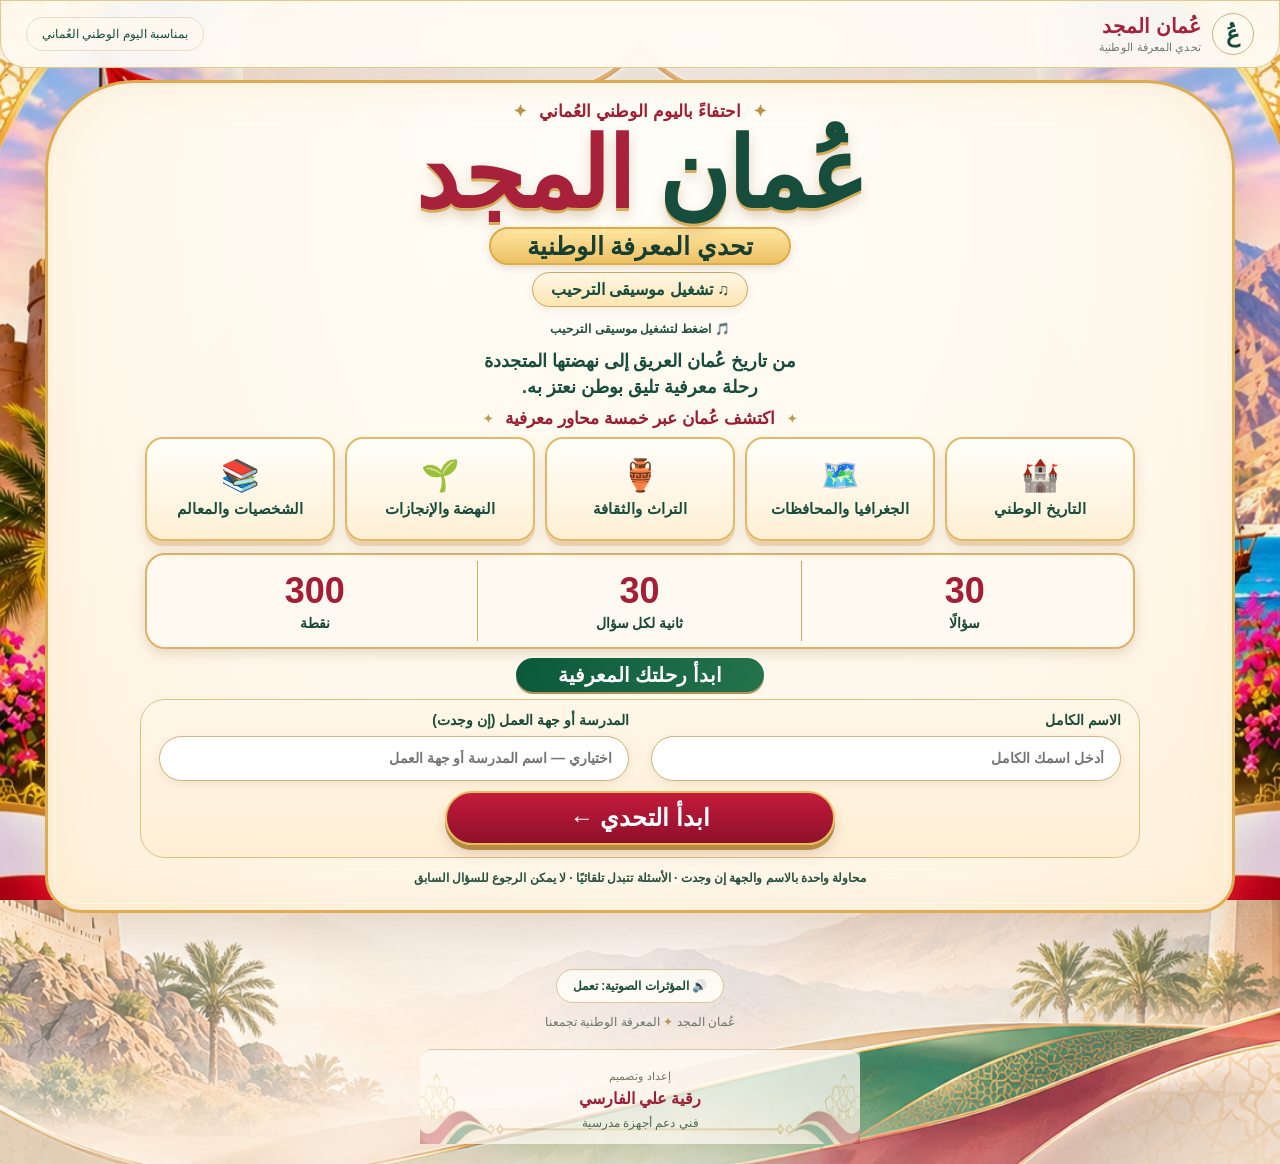
==== static/index.html @ f08cb7aa "تنفيذ التصميم المعتمد لواجهة عمان المجد" ====
<!doctype html><html lang="ar" dir="rtl"><head><meta charset="utf-8"><meta name="viewport" content="width=device-width,initial-scale=1"><meta name="theme-color" content="#f8f5ee"><title>عُمان المجد | تحدي المعرفة الوطنية</title><link rel="stylesheet" href="/static/style.css?v=3"><link rel="stylesheet" href="/static/oman-theme.css?v=4"></head><body>
<header class="top"><div class="brand"><div class="brand-mark">عُ</div><span>عُمان المجد<small>تحدي المعرفة الوطنية</small></span></div><span id="state" class="status">بمناسبة اليوم الوطني العُماني</span></header>
<main class="container"><section id="welcome" class="panel hero"><div class="hero-crown" aria-hidden="true">✦ &nbsp; ❖ &nbsp; ✦</div><div class="eyebrow"><span class="mini-star">✦</span> احتفاءً باليوم الوطني العُماني <span class="mini-star">✦</span></div><h1>عُمان <em>المجد</em></h1><p class="lead">من تاريخ عُمان العريق إلى نهضتها المتجددة<br>رحلة معرفية تليق بوطن نعتز به.</p><div class="stats"><div><b>30</b><span>سؤالًا</span></div><div><b>30</b><span>ثانية لكل سؤال</span></div><div><b>300</b><span>نقطة</span></div></div><div class="form-heading"><span>ابدأ رحلتك</span><span class="fine-line"></span></div><form id="startForm" class="form"><label>الاسم الكامل<input name="name" minlength="2" maxlength="100" required placeholder="أدخل اسمك الكامل" autocomplete="name"></label><label>المدرسة أو جهة العمل (إن وجدت)<input name="org" maxlength="120" placeholder="اختياري — اسم المدرسة أو جهة العمل" autocomplete="organization"></label><button class="primary" type="submit">ابدأ التحدي <span>←</span></button></form><p class="hint">محاولة واحدة بالاسم والجهة إن وجدت · الأسئلة تتبدل تلقائيًا · لا يمكن الرجوع للسؤال السابق</p></section>
<section id="quiz" class="panel quiz-panel hidden"><div class="quiz-head"><span id="counter"></span><span id="axis" class="pill"></span></div><div class="progress"><div id="bar"></div></div><div class="timer-wrap"><span>الوقت المتبقي</span><strong id="timer">30</strong><span>ثانية</span></div><h2 id="question"></h2><div id="options" class="options"></div><button id="next" class="primary" disabled>تأكيد الإجابة والمتابعة ←</button><p class="hint">لا تظهر الإجابة الصحيحة أثناء المنافسة.</p></section>
<section id="done" class="panel hidden center"><div class="trophy">🏆</div><p class="result-kicker">رحلة معرفية نفخر بها</p><h2>أحسنت المشاركة!</h2><p>شكرًا لمساهمتك في تحدي المعرفة الوطنية</p><div class="score"><strong id="score"></strong><span>من 300 نقطة</span></div><p id="correct"></p><div class="actions"><button id="certificate" class="primary">عرض شهادة المشاركة</button><button id="rank" class="secondary">ترتيب الفائزين</button></div><div id="rankings" class="hidden"></div></section>
<section id="cert" class="panel certificate hidden"><div class="cert-art" aria-hidden="true">❖</div><div class="cert-top">✦ عُمان المجد ✦</div><div class="cert-divider">◆ ───────── ◆ ───────── ◆</div><p>بمناسبة اليوم الوطني العُماني</p><h2>شهادة مشاركة وتقدير</h2><p class="cert-caption">تُمنح هذه الشهادة بكل فخر واعتزاز إلى</p><h1 id="certName"></h1><p id="certOrg"></p><p>تقديرًا للمشاركة في مسابقة المعرفة الوطنية بمناسبة اليوم الوطني العُماني</p><h3>«عُمان المجد — تحدي المعرفة الوطنية»</h3><p id="certScore" class="cert-points"></p><p class="cert-closing">مع خالص التقدير والاعتزاز، ودوام العطاء لوطننا الغالي.</p><div class="cert-divider">◆ ───────── ◆ ───────── ◆</div><div class="creator-credit" aria-label="إعداد وتصميم رقية علي الفارسي، فني دعم أجهزة مدرسية"><span class="credit-label">إعداد وتصميم</span><strong>رقية علي الفارسي</strong><span class="credit-role">فني دعم أجهزة مدرسية</span></div><button class="primary no-print" id="printCertificate" type="button">طباعة الشهادة / حفظ PDF</button><button class="secondary no-print" id="back">العودة للنتيجة</button></section><p id="message" class="message" role="alert"></p></main><footer><button id="soundToggle" type="button" class="sound-toggle no-print" aria-pressed="true" title="تشغيل أو إيقاف المؤثرات الصوتية">🔊 المؤثرات الصوتية: تعمل</button><div class="footer-motto">عُمان المجد <span>✦</span> المعرفة الوطنية تجمعنا</div><div class="creator-credit" aria-label="إعداد وتصميم رقية علي الفارسي، فني دعم أجهزة مدرسية"><span class="credit-label">إعداد وتصميم</span><strong>رقية علي الفارسي</strong><span class="credit-role">فني دعم أجهزة مدرسية</span></div></footer><script src="/static/sounds.js?v=3"></script>
<script src="/static/app.js?v=print4"></script>
<script src="/static/welcome-music.js?v=2"></script>
<script src="/static/oman-theme.js?v=4"></script>
</body></html>
---- static/style.css ----
:root{--red:#a7213a;--red-dark:#84182c;--green:#174d3d;--gold:#bc9551;--ink:#183e32;--muted:#6f7770;--line:#e7e2d8;--paper:#fffdf9}*{box-sizing:border-box}html{font-family:'Segoe UI',Tahoma,Arial,sans-serif}body{margin:0;color:var(--ink);min-height:100vh;background:#f8f5ee url('/static/oman-heritage.png') center top/cover fixed no-repeat}body:before{content:'';position:fixed;inset:0;background:linear-gradient(90deg,rgba(255,253,248,.16),rgba(255,253,248,.08));pointer-events:none}.top{position:relative;max-width:1100px;margin:auto;padding:24px 24px;display:flex;justify-content:space-between;align-items:center;gap:20px}.brand{display:flex;align-items:center;gap:11px;font-weight:900;color:var(--red);font-size:20px}.brand-mark{display:grid;place-items:center;border:1px solid #cbb17e;border-radius:50%;width:42px;height:42px;color:var(--green);font-size:23px;background:#fff9ef}.brand small{display:block;font-size:11px;letter-spacing:.2px;font-weight:500;color:var(--muted);margin-top:3px}.status{background:#fff9eeaa;border:1px solid #e8dcc7;padding:9px 15px;border-radius:99px;font-size:12px;color:var(--green)}.container{position:relative;width:min(100% - 28px,690px);margin:26px auto 64px}.panel{background:rgba(255,254,250,.96);border:1px solid rgba(200,184,154,.55);box-shadow:0 18px 70px rgba(62,57,41,.10);border-radius:26px;padding:40px 45px}.hero{text-align:center;padding-top:49px}.eyebrow{font-size:13px;color:var(--red);font-weight:700;letter-spacing:.2px}.mini-star{color:var(--gold);margin:0 8px}.hero h1{font-size:clamp(58px,10vw,94px);line-height:1.1;margin:20px 0 10px;color:var(--green);letter-spacing:-3px}.hero h1 em{font-style:normal;color:var(--red)}.lead{line-height:2;font-size:16px;color:#66736c;margin:18px auto 28px}.stats{display:grid;grid-template-columns:repeat(3,1fr);gap:10px;margin:28px 0 32px}.stats>div{padding:18px 8px;background:#f5f5ef;border:1px solid #e9e9df;border-radius:16px}.stats b{display:block;color:var(--red);font-size:30px}.stats span{display:block;color:var(--muted);font-size:12px;margin-top:4px}.form-heading{display:flex;align-items:center;gap:18px;text-align:right;margin-bottom:18px;font-weight:800;color:var(--green)}.fine-line{height:1px;flex:1;background:linear-gradient(90deg,transparent,#d2b87e)}.form{text-align:right;display:grid;gap:17px}label{display:grid;gap:8px;font-size:14px;font-weight:700}input{width:100%;height:54px;border:1px solid #e2e1d7;border-radius:12px;background:#fff;padding:0 16px;color:var(--ink);font:inherit;outline:none}input:focus{border-color:var(--gold);box-shadow:0 0 0 3px #bc955120}button{cursor:pointer;border:0;font:inherit;font-weight:800;transition:transform .15s,background .15s}button:active{transform:scale(.99)}button:disabled{opacity:.45;cursor:not-allowed}.primary{background:var(--red);color:white;border-radius:12px;padding:16px 20px}.primary:hover:not(:disabled){background:var(--red-dark)}.form .primary{margin-top:5px;font-size:17px}.secondary{background:#e8eee7;color:var(--green);border-radius:12px;padding:14px 18px}.hint{color:#8a8b80;font-size:11px;line-height:1.9;text-align:center;margin:20px 0 0}.hidden{display:none!important}.quiz-head{display:flex;justify-content:space-between;gap:12px;align-items:center;color:#68786c;font-size:13px}.pill{background:#eaf2e8;color:#276047;padding:9px 14px;border-radius:99px}.progress{height:8px;background:#e9eee7;border-radius:99px;overflow:hidden;margin:20px 0 30px}.progress>div{background:linear-gradient(90deg,#a7213a,#b99b5c);height:100%;transition:width .25s}.timer-wrap{display:flex;align-items:center;justify-content:center;gap:12px;color:#6b7770;font-size:13px}.timer-wrap strong{display:grid;place-items:center;width:65px;height:65px;border:4px solid #e2ece3;border-radius:50%;color:var(--green);font-size:29px}.timer-wrap strong.urgent{color:var(--red);border-color:#efd2d8}.quiz-panel h2{font-size:clamp(22px,4vw,30px);line-height:1.65;margin:30px 0}.options{display:grid;gap:12px;margin:22px 0}.option{text-align:right;background:#f8f9f5;color:var(--ink);border:1px solid #e0e8dc;padding:17px 20px;border-radius:12px;font-weight:500;line-height:1.6}.option:hover{border-color:var(--gold)}.option.selected{background:#eaf3ec;border-color:var(--green);box-shadow:inset 4px 0 var(--green)}.quiz-panel .primary{width:100%}.center{text-align:center}.trophy{font-size:55px}.score{display:grid;place-items:center;background:#eaf2e8;border-radius:18px;max-width:270px;margin:24px auto;padding:24px}.score strong{font-size:54px;color:var(--red)}.score span{color:var(--muted)}.actions{display:flex;gap:12px;flex-wrap:wrap;justify-content:center}.certificate{text-align:center;border:6px double var(--gold);background:#fffefb}.cert-top{font-size:27px;color:var(--green);font-weight:800}.certificate h2{font-size:38px;color:var(--red)}.certificate h1{color:var(--green)}.certificate h3{color:var(--red)}.certificate p{line-height:2}.certificate button{margin:6px}.message{color:#b52636;text-align:center;font-weight:700}footer{position:relative;text-align:center;font-size:12px;color:#68756b;padding:20px}footer span{color:var(--gold)}table{width:100%;border-collapse:collapse;margin-top:22px;font-size:13px}th,td{padding:11px;border-bottom:1px solid #eee9df;text-align:right}hr{border:0;border-top:1px solid var(--line);margin:24px 0}a{color:var(--red)}.admin-panel h1{margin-top:0}.admin-panel h2{color:var(--green)}.admin-panel .actions{justify-content:flex-start}.admin-panel .actions button{font-size:13px}.admin-panel .notice{font-size:13px;color:var(--muted);line-height:1.8}.test-toggle{padding:7px 10px;font-size:11px;background:#f0e7dc;border-radius:8px;color:#634827}.test-toggle.active{background:#e7f1e7;color:#276047}@media(max-width:650px){.top{padding:15px 18px}.status{font-size:10px}.brand{font-size:16px}.container{margin:12px auto 36px}.panel{padding:26px 22px;border-radius:20px}.hero{padding-top:38px}.hero h1{letter-spacing:-1px}.stats b{font-size:25px}.lead{font-size:14px}.certificate h2{font-size:29px}body{background-position:center top;background-size:auto 100vh;background-attachment:fixed}}@media print{body{background:white!important}.top,footer,.no-print,#message{display:none!important}.container{margin:0 auto;width:100%}.panel{box-shadow:none!important}.certificate{display:block!important;min-height:90vh;padding:80px 40px}.hidden:not(.certificate){display:none!important}}

/* اعتماد إعداد وتصميم المسابقة */
.creator-credit{position:relative;isolation:isolate;display:flex;flex-direction:column;align-items:center;justify-content:center;gap:3px;max-width:440px;margin:20px auto 0;padding:18px 25px 12px;text-align:center;color:var(--green);background:rgba(255,253,248,.65);border-top:1px solid rgba(188,149,81,.48);border-radius:12px;font-size:13px;line-height:1.5}
.creator-credit:before{content:'';position:absolute;z-index:-1;inset:0;background:url('/static/credit-ornament.webp') center 48%/100% 100% no-repeat;opacity:.34;pointer-events:none}
.creator-credit .credit-label{font-size:11px;letter-spacing:.15px;color:#7b7160}
.creator-credit strong{font-size:16px;font-weight:800;color:#9b2039}
.creator-credit .credit-role{font-size:12px;color:#53695b}
.certificate .creator-credit{margin-top:28px;margin-bottom:20px;background:transparent}
@media(max-width:650px){.creator-credit{padding:15px 10px 10px;max-width:100%}.creator-credit strong{font-size:15px}}
@media print{.certificate .creator-credit{display:flex!important;break-inside:avoid}.creator-credit:before{-webkit-print-color-adjust:exact;print-color-adjust:exact}}

/* Oman Majd complete edition: calm national styling */
body{background-color:#f8f4ed;background-image:linear-gradient(180deg,rgba(255,253,248,.35),rgba(255,253,248,.72)),url('/static/oman-heritage.png');background-position:center top;background-size:cover;background-repeat:no-repeat}
.top{background:rgba(255,253,249,.48);border-radius:0 0 22px 22px;backdrop-filter:blur(6px)}
.hero{border-top:5px solid var(--red);box-shadow:0 24px 85px rgba(66,48,36,.15)}
.hero-crown{color:var(--gold);font-size:22px;letter-spacing:9px;margin-bottom:15px}
.form-heading{justify-content:center}.form-heading .fine-line{max-width:130px}
.sound-toggle{margin:4px auto 12px;padding:9px 16px;border-radius:40px;background:#fffdf6e8;border:1px solid #dcc69a;color:var(--green);font-size:12px}
.result-kicker{color:var(--gold);font-weight:700}
.certificate{position:relative;overflow:hidden;border:8px double #c6a35d;outline:1px solid #e5d5b0;outline-offset:7px;box-shadow:0 15px 55px #46391b1b;background:linear-gradient(150deg,#fffefa 0%,#fffdf8 65%,#f8f0de 100%)}
.certificate:before,.certificate:after{content:'❖';position:absolute;color:#cba961;opacity:.48;font-size:50px}.certificate:before{top:14px;right:18px}.certificate:after{bottom:14px;left:18px}
.cert-art{font-size:42px;color:var(--gold)}.cert-divider{color:#c19c54;font-size:14px;letter-spacing:3px;margin:12px 0}.certificate h2{font-size:clamp(30px,5vw,46px);margin:18px 0;color:var(--red)}.certificate h1{font-size:clamp(29px,5vw,45px);border-bottom:1px solid #d6bb80;display:inline-block;min-width:50%;padding:8px 15px 13px}.cert-caption{font-weight:600}.cert-points{display:inline-block;border:1px solid #dfc992;padding:8px 26px;border-radius:30px;background:#fff8e7}.cert-closing{color:#6c6d60;font-size:13px}
@media(max-width:650px){body{background-size:auto 100vh}.certificate{padding:24px 15px}.cert-divider{font-size:10px;letter-spacing:1px}}
@media print{@page{size:A4 portrait;margin:12mm}body{background:white!important;-webkit-print-color-adjust:exact;print-color-adjust:exact}.certificate{width:100%;min-height:245mm;padding:32mm 14mm 15mm!important;box-shadow:none!important;border:7px double #b99b5c!important}.certificate .creator-credit{display:flex!important}.certificate button{display:none!important}.cert-art,.cert-divider{display:block!important}}

/* Certificate-only A4 print layout: no registration page, no extra blank page. */
@media print {
  @page { size: A4 portrait; margin: 0; }
  html, body { width: 210mm !important; height: 297mm !important; min-height: 0 !important; margin: 0 !important; padding: 0 !important; overflow: visible !important; background: #fff !important; }
  body::before, body::after, .top, footer, .no-print, #message, #welcome, #quiz, #done { display: none !important; }
  main.container { display: block !important; position: static !important; width: 210mm !important; max-width: none !important; margin: 0 !important; padding: 0 !important; }
  #cert.certificate {
    display: flex !important; flex-direction: column !important; align-items: center !important; justify-content: space-evenly !important;
    position: relative !important; width: 194mm !important; height: 281mm !important; min-height: 0 !important; max-height: 281mm !important;
    margin: 8mm auto !important; padding: 13mm 13mm !important; overflow: hidden !important;
    box-sizing: border-box !important; border: 5px double #b99b5c !important; outline: none !important; border-radius: 8px !important; box-shadow: none !important;
    background: #fffdf8 !important; break-inside: avoid !important; page-break-inside: avoid !important;
    -webkit-print-color-adjust: exact !important; print-color-adjust: exact !important;
  }
  #cert.certificate > * { flex-shrink: 0 !important; max-width: 100% !important; }
  #cert.certificate p { margin: 2mm 0 !important; line-height: 1.45 !important; font-size: 12pt !important; }
  #cert.certificate .cert-top { font-size: 20pt !important; }
  #cert.certificate .cert-art { font-size: 22pt !important; }
  #cert.certificate .cert-divider { margin: 1mm 0 !important; font-size: 10pt !important; }
  #cert.certificate h2 { margin: 3mm 0 !important; font-size: 27pt !important; }
  #cert.certificate h1 { margin: 3mm 0 !important; padding: 2mm 5mm !important; font-size: 27pt !important; min-height: 12mm !important; }
  #cert.certificate h3 { margin: 2mm 0 !important; font-size: 15pt !important; }
  #cert.certificate .cert-points { margin: 2mm 0 !important; padding: 2mm 7mm !important; }
  #cert.certificate .creator-credit { display: flex !important; margin: 3mm auto 0 !important; padding: 3mm 6mm !important; min-height: 20mm !important; }
  #cert.certificate .creator-credit::before { -webkit-print-color-adjust: exact !important; print-color-adjust: exact !important; }
}
---- static/oman-theme.css ----
/* Premium Oman Majd landing page — isolated from certificate, admin and game logic. */
:root{--om-cream:#fffaf1;--om-green:#174d3d;--om-red:#981f35;--om-gold:#c6a266}
body{background-color:#f8f2e8}
.top{max-width:1260px;background:rgba(255,251,244,.90);border:1px solid #e9d8ba;border-radius:0 0 24px 24px;box-shadow:0 8px 24px #5d42200c}
.container{width:min(100% - 28px,1180px)}
#welcome,#quiz,#done{position:relative;isolation:isolate;overflow:hidden;background:linear-gradient(165deg,rgba(255,253,248,.97),rgba(255,246,232,.97));border:1px solid #d7b77c;box-shadow:0 24px 75px #4b3b2926;border-radius:28px}
#welcome:before,#quiz:before,#done:before{content:'';position:absolute;top:0;left:0;right:0;height:6px;background:linear-gradient(90deg,#8e1d32,#d5ad65,#16523c);z-index:3}
#welcome{padding:24px clamp(18px,4vw,58px) 30px;text-align:center}
/* Side scenery remains decorative and never covers form controls. */
#welcome:after{content:'';position:absolute;inset:0;z-index:-1;pointer-events:none;opacity:.16;background:radial-gradient(circle at 3% 30%,#d6a354 0,transparent 28%),radial-gradient(circle at 97% 50%,#9cbdad 0,transparent 27%)}
#welcome .hero-crown{margin:0 0 5px;color:#c69e56;font-size:20px}
#welcome .eyebrow{font-size:13px;letter-spacing:.2px}
#welcome h1{font-size:clamp(56px,7vw,102px);line-height:1.04;margin:10px 0 4px;text-shadow:0 3px 0 #e9d6b1}
#welcome .lead{color:#345849;font-size:clamp(13px,1.5vw,17px);font-weight:650;line-height:1.65;margin:12px auto 16px}
/* Framed headline and Oman heritage panoramic motif via existing local asset. */
#welcome .eyebrow:before{content:'';display:block;width:min(100%,620px);height:66px;margin:0 auto 7px;border-radius:80% 80% 8px 8px;background:linear-gradient(180deg,transparent,rgba(255,250,240,.55)),url('/static/oman-heritage.png') center 43%/cover no-repeat;mask-image:linear-gradient(90deg,transparent,#000 14%,#000 86%,transparent);opacity:.68}
#welcome .om-hero-art{display:none!important}
#welcome #welcomeMusicToggle{display:inline-flex;justify-content:center;align-items:center;margin:6px auto 0;border:1px solid #d7bf90;border-radius:999px;padding:9px 20px;background:#edf3e9;color:#174d3d;box-shadow:0 3px 10px #24452c12}
#welcome .om-axis-title{display:flex;align-items:center;justify-content:center;gap:12px;margin:12px auto 9px;color:#8f2035;font-size:16px;font-weight:850}
#welcome .om-axis-title:before,#welcome .om-axis-title:after{content:'✦';color:#c49b52;font-size:12px}
.om-axes{display:grid;grid-template-columns:repeat(5,minmax(0,1fr));gap:10px;margin:0 auto 14px;max-width:970px}
.om-axis{display:flex;flex-direction:column;align-items:center;justify-content:center;gap:5px;min-height:89px;padding:10px 6px;border:1px solid #d7b980;border-radius:17px;background:linear-gradient(165deg,#fffdf7,#f5e9d5);box-shadow:0 4px 13px #715c3613;color:#174d3d;font-size:clamp(11px,1.1vw,14px);font-weight:800;line-height:1.35}
.om-axis .om-icon{font-size:25px;line-height:1.15}
#welcome .stats{max-width:970px;margin:0 auto 16px;gap:12px}
#welcome .stats>div{padding:11px 8px;background:linear-gradient(180deg,#fffaf0,#f6ecda);border:1px solid #dbc398;box-shadow:0 3px 12px #6c512017}
#welcome .stats b{font-size:clamp(27px,3vw,37px)}
#welcome .stats span{font-size:13px;color:#53665b}
#welcome .form-heading{justify-content:center;margin:10px auto 12px;font-size:19px}
#welcome .form-heading .fine-line{max-width:130px}
#welcome .form{display:grid;grid-template-columns:repeat(2,minmax(0,1fr));gap:12px 18px;max-width:970px;margin:auto}
#welcome .form label{font-size:13px}
#welcome .form input{height:49px;background:#fffefb;border-color:#d8c6a9}
#welcome .form .primary{grid-column:1/-1;justify-self:center;width:min(100%,450px);margin-top:1px;padding:13px 20px;font-size:20px;border:1px solid #d6aa5f;border-radius:18px;background:linear-gradient(135deg,#8d142d,#b0253d);box-shadow:0 5px 0 #6513262c,0 10px 25px #681d2a22}
#welcome .hint{margin:11px auto 0;font-size:11px}
/* Game screen — visual enhancement only, never reveals correct answers. */
#quiz{padding:32px clamp(20px,4vw,55px) 38px}
#quiz .quiz-head{font-size:16px;font-weight:800}
#quiz .pill{border:1px solid #bca46e;background:#f9f0de;color:#194b3b}
#quiz .progress{height:13px;background:#e8dfce}
#quiz .progress>div{background:linear-gradient(90deg,#b78b42,#237451)}
#quiz .timer-wrap strong{width:90px;height:90px;border:6px solid #bb9d62;background:#fffaf0;font-size:34px;box-shadow:0 4px 12px #604e2716}
#quiz .timer-wrap strong.urgent{border-color:#a8233c;background:#fff0f0}
#quiz h2{background:#fffdf8;border:1px solid #e2cda5;border-radius:20px;padding:24px;line-height:1.85;text-align:center;color:#173f33}
#quiz .options{grid-template-columns:repeat(2,minmax(0,1fr));gap:14px}
#quiz .option{border:1px solid #d7bd91;background:#fffdf8;min-height:70px;font-size:16px}
#quiz .option.selected{background:#e5f3e8;border:2px solid #21704f}
#quiz #next{background:linear-gradient(135deg,#8d1a30,#ae2940);border:1px solid #cda96b;font-size:18px}
#done{text-align:center;padding:45px 30px}
#done .trophy{font-size:74px}
#done h2{color:#96213a;font-size:clamp(28px,5vw,40px)}
#done .score{border:1px solid #c8a56d;background:#fff6e6}
#done .actions button{border:1px solid #c8a56d}
@media(max-width:780px){#welcome{padding:25px 16px}.om-axes{grid-template-columns:repeat(3,minmax(0,1fr))}.om-axis{min-height:85px}#welcome .form{grid-template-columns:1fr}#welcome .form .primary{grid-column:1}#quiz .options{grid-template-columns:1fr}#quiz h2{padding:17px;font-size:21px}}
@media(max-width:470px){#welcome .eyebrow:before{height:38px}.om-axes{grid-template-columns:repeat(2,minmax(0,1fr))}.om-axis:last-child{grid-column:1/-1}#welcome h1{font-size:55px}#welcome .stats>div{padding:11px 3px}#welcome .stats b{font-size:26px}#welcome .stats span{font-size:10px}#welcome .om-axis-title{font-size:13px}}
/* Certificate A4 layout and admin are intentionally untouched. */
@media print{.om-axes,.om-axis-title{display:none!important}}

/* Creative V3: responsive immersive Oman heritage landing page.
   Deliberately scoped: no changes to certificate, audio, game API or admin. */
@media screen {
  body:has(#welcome:not(.hidden)) {
    background-image:
      linear-gradient(90deg,rgba(255,249,239,.08),rgba(255,249,239,.12)),
      url('/static/oman-heritage.png');
    background-size:cover;
    background-position:center top;
  }
  #welcome {
    border:2px solid #d3ab66;
    border-radius:38px;
    background:
      radial-gradient(ellipse at 50% 3%,rgba(255,255,255,.98) 0%,rgba(255,250,239,.94) 52%,rgba(253,242,220,.96) 100%);
    box-shadow:0 28px 80px rgba(68,46,24,.22),inset 0 0 0 7px rgba(255,255,255,.42);
    padding-top:20px;
  }
  #welcome::before{height:7px;border-radius:38px 38px 0 0}
  #welcome .eyebrow::before{height:40px;opacity:.85;background-position:center 47%}
  #welcome h1{font-weight:900;letter-spacing:-2px;text-shadow:0 2px 0 #ead4aa,0 8px 22px rgba(90,54,27,.12)}
  #welcome .lead{margin:9px auto 12px;max-width:670px}
  #welcome .om-axis-title{margin:10px auto 10px}
  #welcome .om-axes{gap:11px}
  #welcome .om-axis{position:relative;border:1.5px solid #d4a75c;border-radius:18px;background:linear-gradient(180deg,#fffefa,#f7ead2);box-shadow:0 5px 0 rgba(179,129,60,.10),0 9px 18px rgba(83,52,26,.08);transition:transform .18s ease,box-shadow .18s ease}
  #welcome .om-axis:hover{transform:translateY(-3px);box-shadow:0 9px 22px rgba(83,52,26,.15)}
  #welcome .om-axis .om-icon{font-size:29px}
  #welcome .stats{border:1px solid #d5b67c;border-radius:22px;padding:6px;background:rgba(255,255,255,.6);box-shadow:0 6px 16px rgba(74,49,21,.07)}
  #welcome .stats>div{border:0;background:transparent;box-shadow:none;border-radius:0;padding:8px}
  #welcome .stats>div+div{border-right:1px solid #decba8}
  #welcome .form-heading{color:#16503d;font-size:21px;margin:11px auto 10px}
  #welcome .form{padding:16px 20px 12px;border:1px solid #e4cda5;border-radius:24px;background:linear-gradient(180deg,rgba(255,253,247,.8),rgba(255,247,232,.86))}
  #welcome .form label{font-weight:800;color:#174d3d}
  #welcome .form input{border-radius:14px;border:1px solid #d8bf93;box-shadow:0 2px 5px rgba(89,62,31,.05)}
  #welcome .form .primary{border-radius:18px;box-shadow:0 5px 0 rgba(93,21,36,.2),0 10px 18px rgba(93,21,36,.13);transition:transform .15s,filter .15s}
  #welcome .form .primary:hover{filter:brightness(1.07);transform:translateY(-2px)}
  #welcome .hint{font-size:12px;color:#546a5b}
  #quiz{border:2px solid #d2ac6d;box-shadow:0 24px 65px #3f301f27}
  #quiz .quiz-head{padding:8px 12px;background:#fffaf0;border:1px solid #e3cfaa;border-radius:15px}
  #quiz .timer-wrap strong{box-shadow:0 0 0 5px #f7e9cd,0 8px 18px #3c2c161c}
  #quiz .option{border-radius:16px;box-shadow:0 3px 10px #5c45220c;transition:transform .15s,border-color .15s}
  #quiz .option:hover{transform:translateY(-2px)}
  #done{border:2px solid #d2ac6d}
}
@media screen and (min-width:1200px){
  .container:has(#welcome:not(.hidden)){width:min(100% - 60px,1190px);margin:12px auto 32px}
  #welcome{padding:14px clamp(35px,5vw,70px) 22px}
  #welcome .hero-crown{margin-bottom:0}
  #welcome .eyebrow::before{height:28px;margin-bottom:1px}
  #welcome h1{font-size:clamp(62px,5.8vw,92px);margin:5px 0 1px}
  #welcome .om-axis{min-height:77px;padding:7px}
  #welcome .stats{margin-bottom:9px}
  #welcome .form-heading{margin:7px auto}
  #welcome .form{padding:10px 18px}
  #welcome .form input{height:45px}
  #welcome .form .primary{padding:11px 18px}
}
@media screen and (max-width:780px){
  #welcome{border-radius:22px;padding:22px 14px}
  #welcome .form{padding:14px}
  #welcome .stats{gap:0}
  #welcome .om-axis{min-height:84px}
}
@media (prefers-reduced-motion:reduce){#welcome .om-axis,#welcome .form .primary,#quiz .option{transition:none}}

/* V4 — Approved visual composition. Purely visual: no game, audio, print, or API changes. */
@media screen {
 body {background:#f8edda!important;background-image:linear-gradient(90deg,rgba(250,239,219,.16),rgba(255,252,246,.2),rgba(250,239,219,.16)),url('/static/oman-heritage.png')!important;background-position:center top!important;background-size:cover!important;}
 body::before {content:''!important;position:fixed!important;inset:0 auto 0 0!important;width:max(19vw,150px)!important;pointer-events:none!important;z-index:0!important;background:linear-gradient(90deg,transparent 72%,#fff6e8 100%),url('/static/scene-left.webp') left center/cover no-repeat!important;opacity:1!important;}
 body::after {content:'';position:fixed;inset:0 0 0 auto;width:max(19vw,150px);pointer-events:none;z-index:0;background:linear-gradient(270deg,transparent 72%,#fff6e8 100%),url('/static/scene-right.webp') right center/cover no-repeat;}
 .top{position:relative;z-index:2;max-width:1280px;background:rgba(255,251,244,.93);padding:12px 25px;border:1px solid #e8c78b;border-radius:0 0 26px 26px;}
 .container{position:relative;z-index:1;width:min(100% - 26px,1090px);margin:12px auto 28px;}
 #welcome{background:radial-gradient(ellipse at 50% 14%,#fffefa 0%,#fff8ec 62%,#fff0d8 100%)!important;border:3px solid #dfad51!important;outline:1px solid #fff9e9;outline-offset:-10px;border-radius:90px 90px 36px 36px!important;box-shadow:0 12px 60px #6b451d35, inset 0 0 45px #eac99136!important;padding:18px clamp(20px,3vw,50px) 20px!important;}
 #welcome:before{height:0!important;}
 #welcome:after{background:radial-gradient(ellipse at center,#fff9e9 0%,transparent 68%)!important;opacity:.55!important;}
 #welcome .hero-crown{font-size:0!important;height:0!important;margin:0!important;}
 #welcome .eyebrow{font-size:17px!important;font-weight:900!important;color:#a11e32!important;letter-spacing:0!important;margin:0 auto 2px!important;}
 #welcome .eyebrow::before{display:none!important;}
 #welcome h1{font-size:clamp(67px,7.6vw,116px)!important;font-weight:950!important;line-height:1.05!important;margin:0 auto 2px!important;letter-spacing:-2px!important;text-shadow:0 3px 0 #d6ad5b,0 7px 13px #764e2338!important;}
 #welcome h1::after{content:'تحدي المعرفة الوطنية';display:block;width:max-content;max-width:96%;margin:1px auto 4px;padding:4px 36px;border:2px solid #dfac45;border-radius:24px;background:linear-gradient(180deg,#ffe5a0,#edc164);box-shadow:0 3px 7px #5c3c2028;color:#163f31;font-size:clamp(16px,2.1vw,25px);font-weight:900;letter-spacing:0;text-shadow:none;}
 #welcome .lead{margin:8px auto 7px!important;font-size:clamp(14px,1.4vw,18px)!important;line-height:1.45!important;color:#174d3d!important;font-weight:800!important;}
 #welcome #welcomeMusicToggle{margin:3px auto 2px!important;padding:7px 18px!important;background:linear-gradient(#fff7e6,#ffe5b1)!important;border:1px solid #d4a358!important;}
 #welcome .om-axis-title{margin:7px auto 8px!important;color:#9b1d33!important;font-size:17px!important;}
 #welcome .om-axes{max-width:990px!important;gap:10px!important;margin:0 auto 12px!important;}
 #welcome .om-axis{min-height:104px!important;padding:10px 5px!important;background:linear-gradient(180deg,#fffefa,#fff0d5)!important;border:2px solid #e5b767!important;border-radius:18px!important;box-shadow:0 5px 0 #d7a45455,0 9px 15px #78502122!important;font-size:clamp(12px,1.2vw,16px)!important;}
 #welcome .om-axis .om-icon{font-size:31px!important;}
 #welcome .stats{max-width:990px!important;margin:0 auto 9px!important;gap:0!important;border:2px solid #dfb268!important;border-radius:20px!important;overflow:hidden;background:#fffaf1!important;box-shadow:0 5px 12px #805c2830!important;}
 #welcome .stats>div{border:0!important;border-radius:0!important;box-shadow:none!important;background:transparent!important;padding:10px 5px!important;}
 #welcome .stats>div+div{border-right:1px solid #d5a861!important;}
 #welcome .stats b{font-size:36px!important;color:#a51e35!important;line-height:1.1!important;}
 #welcome .stats span{font-size:14px!important;font-weight:750!important;color:#184735!important;}
 #welcome .form-heading{font-size:20px!important;margin:4px auto 7px!important;color:#174d3d!important;}
 #welcome .form-heading span:first-child{border-radius:30px;background:linear-gradient(100deg,#0b593c,#24734c);color:white;padding:5px 42px;box-shadow:0 2px 0 #b8904d;}
 #welcome .form-heading .fine-line{display:none!important;}
 #welcome .form{max-width:1000px!important;grid-template-columns:repeat(2,minmax(0,1fr))!important;gap:9px 22px!important;padding:12px 18px!important;background:linear-gradient(180deg,#fff7e9,#ffefd5)!important;border:1px solid #e3bd7a!important;border-radius:25px!important;}
 #welcome .form label{font-size:14px!important;color:#184b38!important;}
 #welcome .form input{height:45px!important;border-radius:25px!important;background:white!important;border:1px solid #d7b176!important;box-shadow:0 3px 8px #66401b18!important;}
 #welcome .form .primary{grid-column:1/-1!important;justify-self:center!important;width:min(100%,390px)!important;padding:11px 18px!important;font-size:24px!important;border:2px solid #e6bd58!important;border-radius:30px!important;background:linear-gradient(180deg,#c41b3b,#8e102b)!important;box-shadow:0 5px 0 #b68a43,0 9px 14px #5a1c2b2a!important;}
 #welcome .hint{margin:9px auto 0!important;color:#24503e!important;font-size:12px!important;font-weight:650!important;}
 #quiz,#done{border:2px solid #dbaf67!important;border-radius:30px!important;background:linear-gradient(160deg,#fffefa,#fff4e5)!important;}
 #quiz .option{border-radius:16px!important;box-shadow:0 3px 8px #64471e14;}
}
@media screen and (max-width:780px){
 body::before,body::after{display:none!important;}
 .container{width:calc(100% - 20px)!important;}
 #welcome{border-radius:30px!important;padding:18px 13px 20px!important;}
 #welcome h1{font-size:clamp(54px,12vw,78px)!important;}
 #welcome .eyebrow{font-size:13px!important;}
 #welcome .om-axes{grid-template-columns:repeat(2,minmax(0,1fr))!important;}
 #welcome .om-axis:last-child{grid-column:1/-1!important;}
 #welcome .form{grid-template-columns:1fr!important;padding:12px!important;}
 #welcome .form .primary{grid-column:1!important;}
 #welcome .stats b{font-size:28px!important;}
 #welcome .stats span{font-size:10px!important;}
 #welcome .om-axis{min-height:84px!important;}
}
@media print{body::after{display:none!important}}
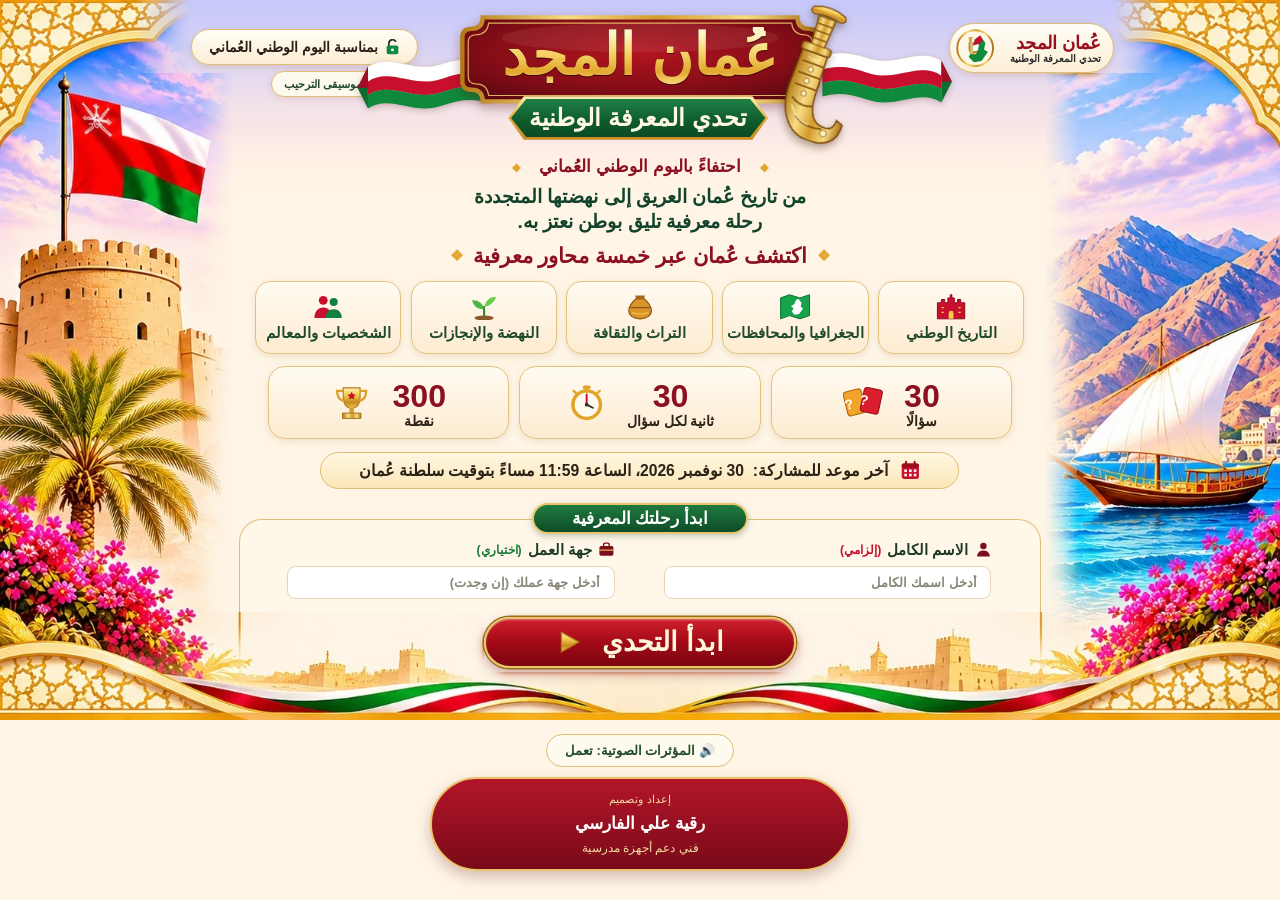
==== commit 6794b208: "تحديث الواجهة النهائية وشهادة المشاركة" ====
--- a/static/index.html
+++ b/static/index.html
@@ -1,10 +1,90 @@
-<!doctype html><html lang="ar" dir="rtl"><head><meta charset="utf-8"><meta name="viewport" content="width=device-width,initial-scale=1"><meta name="theme-color" content="#f8f5ee"><title>عُمان المجد | تحدي المعرفة الوطنية</title><link rel="stylesheet" href="/static/style.css?v=3"><link rel="stylesheet" href="/static/oman-theme.css?v=4"></head><body>
-<header class="top"><div class="brand"><div class="brand-mark">عُ</div><span>عُمان المجد<small>تحدي المعرفة الوطنية</small></span></div><span id="state" class="status">بمناسبة اليوم الوطني العُماني</span></header>
-<main class="container"><section id="welcome" class="panel hero"><div class="hero-crown" aria-hidden="true">✦ &nbsp; ❖ &nbsp; ✦</div><div class="eyebrow"><span class="mini-star">✦</span> احتفاءً باليوم الوطني العُماني <span class="mini-star">✦</span></div><h1>عُمان <em>المجد</em></h1><p class="lead">من تاريخ عُمان العريق إلى نهضتها المتجددة<br>رحلة معرفية تليق بوطن نعتز به.</p><div class="stats"><div><b>30</b><span>سؤالًا</span></div><div><b>30</b><span>ثانية لكل سؤال</span></div><div><b>300</b><span>نقطة</span></div></div><div class="form-heading"><span>ابدأ رحلتك</span><span class="fine-line"></span></div><form id="startForm" class="form"><label>الاسم الكامل<input name="name" minlength="2" maxlength="100" required placeholder="أدخل اسمك الكامل" autocomplete="name"></label><label>المدرسة أو جهة العمل (إن وجدت)<input name="org" maxlength="120" placeholder="اختياري — اسم المدرسة أو جهة العمل" autocomplete="organization"></label><button class="primary" type="submit">ابدأ التحدي <span>←</span></button></form><p class="hint">محاولة واحدة بالاسم والجهة إن وجدت · الأسئلة تتبدل تلقائيًا · لا يمكن الرجوع للسؤال السابق</p></section>
-<section id="quiz" class="panel quiz-panel hidden"><div class="quiz-head"><span id="counter"></span><span id="axis" class="pill"></span></div><div class="progress"><div id="bar"></div></div><div class="timer-wrap"><span>الوقت المتبقي</span><strong id="timer">30</strong><span>ثانية</span></div><h2 id="question"></h2><div id="options" class="options"></div><button id="next" class="primary" disabled>تأكيد الإجابة والمتابعة ←</button><p class="hint">لا تظهر الإجابة الصحيحة أثناء المنافسة.</p></section>
-<section id="done" class="panel hidden center"><div class="trophy">🏆</div><p class="result-kicker">رحلة معرفية نفخر بها</p><h2>أحسنت المشاركة!</h2><p>شكرًا لمساهمتك في تحدي المعرفة الوطنية</p><div class="score"><strong id="score"></strong><span>من 300 نقطة</span></div><p id="correct"></p><div class="actions"><button id="certificate" class="primary">عرض شهادة المشاركة</button><button id="rank" class="secondary">ترتيب الفائزين</button></div><div id="rankings" class="hidden"></div></section>
-<section id="cert" class="panel certificate hidden"><div class="cert-art" aria-hidden="true">❖</div><div class="cert-top">✦ عُمان المجد ✦</div><div class="cert-divider">◆ ───────── ◆ ───────── ◆</div><p>بمناسبة اليوم الوطني العُماني</p><h2>شهادة مشاركة وتقدير</h2><p class="cert-caption">تُمنح هذه الشهادة بكل فخر واعتزاز إلى</p><h1 id="certName"></h1><p id="certOrg"></p><p>تقديرًا للمشاركة في مسابقة المعرفة الوطنية بمناسبة اليوم الوطني العُماني</p><h3>«عُمان المجد — تحدي المعرفة الوطنية»</h3><p id="certScore" class="cert-points"></p><p class="cert-closing">مع خالص التقدير والاعتزاز، ودوام العطاء لوطننا الغالي.</p><div class="cert-divider">◆ ───────── ◆ ───────── ◆</div><div class="creator-credit" aria-label="إعداد وتصميم رقية علي الفارسي، فني دعم أجهزة مدرسية"><span class="credit-label">إعداد وتصميم</span><strong>رقية علي الفارسي</strong><span class="credit-role">فني دعم أجهزة مدرسية</span></div><button class="primary no-print" id="printCertificate" type="button">طباعة الشهادة / حفظ PDF</button><button class="secondary no-print" id="back">العودة للنتيجة</button></section><p id="message" class="message" role="alert"></p></main><footer><button id="soundToggle" type="button" class="sound-toggle no-print" aria-pressed="true" title="تشغيل أو إيقاف المؤثرات الصوتية">🔊 المؤثرات الصوتية: تعمل</button><div class="footer-motto">عُمان المجد <span>✦</span> المعرفة الوطنية تجمعنا</div><div class="creator-credit" aria-label="إعداد وتصميم رقية علي الفارسي، فني دعم أجهزة مدرسية"><span class="credit-label">إعداد وتصميم</span><strong>رقية علي الفارسي</strong><span class="credit-role">فني دعم أجهزة مدرسية</span></div></footer><script src="/static/sounds.js?v=3"></script>
+<!doctype html><html lang="ar" dir="rtl"><head><meta charset="utf-8"><meta name="viewport" content="width=device-width,initial-scale=1"><meta name="theme-color" content="#d9c8f2"><title>عُمان المجد | تحدي المعرفة الوطنية</title><link rel="stylesheet" href="/static/style.css?v=4"><link rel="stylesheet" href="/static/oman-theme.css?v=10"></head><body>
+<svg width="0" height="0" style="position:absolute" aria-hidden="true" focusable="false"><defs>
+<linearGradient id="omG" x1="0" y1="0" x2="0" y2="1"><stop offset="0" stop-color="#fff1b8"/><stop offset=".35" stop-color="#f3c94f"/><stop offset=".7" stop-color="#c88a1e"/><stop offset="1" stop-color="#f0c75a"/></linearGradient>
+<linearGradient id="omGh" x1="0" x2="1"><stop offset="0" stop-color="#b47a17"/><stop offset=".3" stop-color="#f7dc84"/><stop offset=".55" stop-color="#d49b2c"/><stop offset=".8" stop-color="#f7dc84"/><stop offset="1" stop-color="#a86f12"/></linearGradient>
+<radialGradient id="omWine" cx=".5" cy=".42" r=".7"><stop offset="0" stop-color="#b3151f"/><stop offset=".6" stop-color="#860d17"/><stop offset="1" stop-color="#5a0710"/></radialGradient>
+<g id="omKhanjar"><path d="M40 8 Q61 -1 84 8 Q89 15 80 17 Q61 12 44 17 Q35 15 40 8Z" fill="url(#omG)" stroke="#7a4c0c" stroke-width="1.6"/><path d="M50 17h24l-3 40H53Z" fill="url(#omGh)" stroke="#7a4c0c" stroke-width="1.6"/><path d="M52 27h20M52 37h19M53 47h18" stroke="#8a5a12" stroke-width="2"/><rect x="42" y="55" width="40" height="11" rx="4" fill="url(#omGh)" stroke="#7a4c0c" stroke-width="1.6"/><path d="M45 66h34l2 52q2 40 30 36q8-2 8-14l9 3q2 26-22 33q-38 8-55-26q-8-17-7-42Z" fill="url(#omGh)" stroke="#7a4c0c" stroke-width="2"/><path d="M49 80h31M49 96h32M50 112h31M53 130q14 10 30 3M66 152q16 12 38 5" stroke="#8a5a12" stroke-width="2.4" fill="none"/><g fill="#fff3c4" stroke="#8a5a12"><circle cx="64" cy="88" r="3.6"/><circle cx="64" cy="104" r="3.6"/><circle cx="66" cy="121" r="3.6"/><circle cx="108" cy="162" r="4.4"/></g><path d="M55 72q9 6 18 0M56 140q12 18 30 18" stroke="#fff3c4" stroke-width="1.4" fill="none" opacity=".8"/></g>
+<g id="omFlagRibbon"><path d="M0 34 C30 14 60 44 100 30 C125 22 145 22 160 28 L160 46 C140 40 122 42 100 50 C60 64 30 34 0 54Z" fill="#fff" stroke="#d9d0c4" stroke-width=".6"/><path d="M0 54 C30 34 60 64 100 50 C122 42 140 40 160 46 L160 64 C140 58 122 60 100 68 C60 82 30 52 0 72Z" fill="#c8102e"/><path d="M0 72 C30 52 60 82 100 68 C122 60 140 58 160 64 L160 82 C140 76 122 78 100 86 C60 100 30 70 0 90Z" fill="#0f8a3c"/><path d="M0 34 L-14 62 L0 90Z" fill="#0b6e30"/><path d="M0 34 L-14 62 L0 62Z" fill="#a50d26"/></g>
+<g id="omLaurel"><path d="M58 156 Q8 112 34 8" fill="none" stroke="url(#omG)" stroke-width="3"/><g fill="url(#omG)" stroke="#8a5d17" stroke-width=".6"><ellipse cx="44" cy="142" rx="11" ry="4.5" transform="rotate(35 44 142)"/><ellipse cx="58" cy="132" rx="11" ry="4.5" transform="rotate(-40 58 132)"/><ellipse cx="28" cy="124" rx="11" ry="4.5" transform="rotate(50 28 124)"/><ellipse cx="44" cy="112" rx="11" ry="4.5" transform="rotate(-30 44 112)"/><ellipse cx="18" cy="102" rx="11" ry="4.5" transform="rotate(60 18 102)"/><ellipse cx="36" cy="90" rx="11" ry="4.5" transform="rotate(-25 36 90)"/><ellipse cx="14" cy="78" rx="11" ry="4.5" transform="rotate(70 14 78)"/><ellipse cx="33" cy="68" rx="11" ry="4.5" transform="rotate(-20 33 68)"/><ellipse cx="14" cy="54" rx="10" ry="4.2" transform="rotate(78 14 54)"/><ellipse cx="34" cy="46" rx="10" ry="4.2" transform="rotate(-15 34 46)"/><ellipse cx="20" cy="30" rx="9" ry="4" transform="rotate(85 20 30)"/><ellipse cx="38" cy="24" rx="9" ry="4" transform="rotate(-10 38 24)"/></g></g>
+<g id="omPlate"><path d="M34 6H466Q466 22 482 22Q494 22 494 34V94Q494 106 482 106Q466 106 466 122H34Q34 106 18 106Q6 106 6 94V34Q6 22 18 22Q34 22 34 6Z" fill="url(#omWine)" stroke="url(#omGh)" stroke-width="6"/><path d="M42 14H458Q460 30 476 30Q486 31 486 40V88Q486 97 476 98Q460 98 458 114H42Q40 98 24 98Q14 97 14 88V40Q14 31 24 30Q40 30 42 14Z" fill="none" stroke="#f3cf6e" stroke-width="1.6" opacity=".85"/><ellipse cx="250" cy="34" rx="190" ry="20" fill="#fff" opacity=".07"/></g>
+<g id="omFleuron"><g fill="url(#omG)" stroke="#8a5d17" stroke-width=".8"><circle cx="20" cy="20" r="5"/><path d="M20 15 Q14 2 20 0 Q26 2 20 15Z"/><path d="M20 25 Q14 38 20 40 Q26 38 20 25Z"/><path d="M15 20 Q2 14 0 20 Q2 26 15 20Z"/><path d="M25 20 Q38 14 40 20 Q38 26 25 20Z"/><path d="M16 16 Q8 8 10 6 Q14 6 16 16Z"/><path d="M24 16 Q32 8 30 6 Q26 6 24 16Z"/><path d="M16 24 Q8 32 10 34 Q14 34 16 24Z"/><path d="M24 24 Q32 32 30 34 Q26 34 24 24Z"/></g></g>
+<g id="omScroll"><g fill="none" stroke="url(#omGh)" stroke-width="3" stroke-linecap="round"><path d="M200 40 C150 40 120 40 80 30 C60 25 40 30 36 44 C33 56 50 60 56 50 C60 42 52 38 48 42"/><path d="M200 40 C160 42 130 48 100 56 C80 62 70 72 76 80"/><path d="M120 34 C112 18 96 10 82 14 M150 38 C146 24 136 16 126 16"/></g><g fill="url(#omG)" stroke="#8a5d17" stroke-width=".6"><path d="M82 14 Q70 4 60 8 Q70 18 82 14Z"/><path d="M126 16 Q118 4 108 6 Q114 18 126 16Z"/><path d="M100 56 Q96 70 84 72 Q88 58 100 56Z"/><path d="M60 30 Q50 18 40 22 Q48 34 60 30Z"/><circle cx="200" cy="40" r="4"/></g></g>
+</defs></svg>
+
+<div class="om-stage">
+<div class="om-decor" aria-hidden="true">
+<img class="om-d om-d--tl" src="/static/decor/w-tl.jpg" alt=""><img class="om-d om-d--tr" src="/static/decor/w-tr.jpg" alt="">
+<img class="om-d om-d--left" src="/static/decor/w-left.jpg" alt=""><img class="om-d om-d--right" src="/static/decor/w-right.jpg" alt="">
+<img class="om-d om-d--bl" src="/static/decor/w-bl.jpg" alt=""><img class="om-d om-d--bm" src="/static/decor/w-bm.jpg" alt=""><img class="om-d om-d--br" src="/static/decor/w-br.jpg" alt="">
+</div>
+<header class="top om-header">
+<div class="om-brand"><span class="om-brand__text"><strong>عُمان المجد</strong><small>تحدي المعرفة الوطنية</small></span><svg class="om-brand__mark" viewBox="0 0 60 60" aria-hidden="true"><circle cx="30" cy="30" r="28" fill="#fff8e6" stroke="url(#omGh)" stroke-width="3"/><path d="M38 10 L46 22 L44 32 L50 36 L40 50 L28 52 L20 44 L24 36 L18 30 L26 26 L30 16Z" fill="#0f8a3c"/><path d="M26 26 L30 16 L38 10 L42 18 L36 24Z" fill="#c8102e"/><path d="M24 36 L18 30 L26 26 L36 24 L34 34Z" fill="#fff" stroke="#ddd" stroke-width=".5"/><g transform="translate(13 12) scale(.16)"><use href="#omKhanjar"/></g></svg></div>
+<div class="om-header__tools"><span id="state" class="status">بمناسبة اليوم الوطني العُماني</span><div id="omMusicSlot" class="om-music"></div></div>
+</header>
+<main class="container">
+<section id="welcome" class="panel hero">
+<div class="om-crest om-crest--welcome">
+<svg class="om-crest__flag om-crest__flag--l" viewBox="-16 0 176 100" aria-hidden="true"><use href="#omFlagRibbon"/></svg>
+<svg class="om-crest__flag om-crest__flag--r" viewBox="-16 0 176 100" aria-hidden="true"><use href="#omFlagRibbon"/></svg>
+<div class="om-crest__plate"><svg viewBox="0 0 500 128" preserveAspectRatio="none" aria-hidden="true"><use href="#omPlate"/></svg><h1 class="om-crest__title">عُمان المجد</h1></div>
+<p class="om-crest__ribbon"><span>تحدي المعرفة الوطنية</span></p>
+<svg class="om-crest__khanjar" viewBox="20 -4 130 180" aria-hidden="true"><use href="#omKhanjar"/></svg>
+</div>
+<p class="om-eyebrow"><i aria-hidden="true">◆</i>احتفاءً باليوم الوطني العُماني<i aria-hidden="true">◆</i></p>
+<p class="om-lead">من تاريخ عُمان العريق إلى نهضتها المتجددة<br>رحلة معرفية تليق بوطن نعتز به.</p>
+<h2 class="om-axes-title"><i aria-hidden="true">❖</i>اكتشف عُمان عبر خمسة محاور معرفية<i aria-hidden="true">❖</i></h2>
+<ul class="om-axes">
+<li><svg viewBox="0 0 40 34" aria-hidden="true"><path d="M3 32V12h5V8h4v4h4V6h3V2h2v4h3v6h4V8h4v4h5v20Z" fill="#c8102e" stroke="#8a0a1c" stroke-width="1.2"/><path d="M17 32v-7a3 3 0 0 1 6 0v7" fill="#f3c94f"/><path d="M8 18h3M29 18h3M8 24h3M29 24h3" stroke="#f3c94f" stroke-width="1.6"/></svg><span>التاريخ الوطني</span></li>
+<li><svg viewBox="0 0 40 34" aria-hidden="true"><path d="M2 6l11-4 13 4 12-4v26l-12 4-13-4-11 4Z" fill="#17a34a" stroke="#0b6e30" stroke-width="1.2"/><path d="M24 7l4 5-1 5 3 2-5 7-6 1-3-4 2-4-3-3 4-2 2-5Z" fill="#fff"/></svg><span>الجغرافيا والمحافظات</span></li>
+<li><svg viewBox="0 0 40 34" aria-hidden="true"><path d="M14 3h12l-1 4H15Z" fill="#a8681e"/><path d="M15 7h10c6 5 9 10 9 15 0 6-6 10-14 10S6 28 6 22c0-5 3-10 9-15Z" fill="#d9952c" stroke="#8a520f" stroke-width="1.4"/><path d="M8 18h24" stroke="#8a520f" stroke-width="1.6"/><path d="M10 24q10 4 20 0" stroke="#f3c94f" stroke-width="1.4" fill="none"/></svg><span>التراث والثقافة</span></li>
+<li><svg viewBox="0 0 40 34" aria-hidden="true"><path d="M20 30V16" stroke="#2f8a2f" stroke-width="2.6"/><path d="M20 20Q8 21 5 9Q17 8 20 20Z" fill="#4cb648"/><path d="M20 17Q30 16 35 5Q24 4 20 17Z" fill="#6bcb4a"/><ellipse cx="20" cy="31" rx="12" ry="3" fill="#8a5a2b"/></svg><span>النهضة والإنجازات</span></li>
+<li><svg viewBox="0 0 40 34" aria-hidden="true"><circle cx="14" cy="9" r="5.5" fill="#c8102e"/><path d="M3 31c0-8 5-13 11-13s11 5 11 13Z" fill="#c8102e"/><circle cx="27" cy="11" r="5" fill="#13803f"/><path d="M17 31c0-7 4-11 10-11s10 4 10 11Z" fill="#13803f"/></svg><span>الشخصيات والمعالم</span></li>
+</ul>
+<div class="stats om-stats">
+<div><span class="om-stat__t"><b>30</b><span>سؤالًا</span></span><svg viewBox="0 0 54 48" aria-hidden="true"><rect x="3" y="8" width="24" height="32" rx="4" transform="rotate(-14 15 24)" fill="#f2a32a" stroke="#b46a10" stroke-width="1.4"/><rect x="25" y="6" width="24" height="32" rx="4" transform="rotate(12 37 22)" fill="#d91e2e" stroke="#9a0e1c" stroke-width="1.4"/><text x="13" y="31" font-size="18" font-weight="900" fill="#fff" transform="rotate(-14 15 24)">?</text><text x="33" y="29" font-size="18" font-weight="900" fill="#fff" transform="rotate(12 37 22)">?</text></svg></div>
+<div><span class="om-stat__t"><b>30</b><span>ثانية لكل سؤال</span></span><svg viewBox="0 0 48 48" aria-hidden="true"><circle cx="24" cy="27" r="18" fill="#fffaf0" stroke="#e0a526" stroke-width="4.5"/><rect x="19" y="2" width="10" height="5" rx="2" fill="#e0a526"/><path d="M24 7v4M38 12l3-3M10 12l-3-3" stroke="#e0a526" stroke-width="3" stroke-linecap="round"/><path d="M24 27V14" stroke="#c8102e" stroke-width="2.6" stroke-linecap="round"/><path d="M24 27l8 4" stroke="#2a2a2a" stroke-width="2.4" stroke-linecap="round"/><circle cx="24" cy="27" r="2.4" fill="#2a2a2a"/></svg></div>
+<div><span class="om-stat__t"><b>300</b><span>نقطة</span></span><svg viewBox="0 0 48 48" aria-hidden="true"><path d="M13 5h22v13c0 9-5 14-11 14S13 27 13 18Z" fill="url(#omG)" stroke="#b47a17" stroke-width="1.5"/><path d="M13 9H5c0 9 4 12 9 13M35 9h8c0 9-4 12-9 13" stroke="#d9a12c" stroke-width="3" fill="none"/><path d="M21 32h6v6h-6Z" fill="#d9a12c"/><path d="M12 38h24v7H12Z" fill="url(#omGh)" stroke="#a86f12" stroke-width="1.2"/><path d="M24 10l1.7 3.5 3.8.5-2.8 2.6.7 3.8-3.4-1.8-3.4 1.8.7-3.8-2.8-2.6 3.8-.5Z" fill="#c8102e"/></svg></div>
+</div>
+<p class="om-deadline"><svg viewBox="0 0 24 24" aria-hidden="true"><rect x="2" y="4" width="20" height="18" rx="3" fill="#c8102e"/><rect x="2" y="4" width="20" height="5" rx="2" fill="#9a0e1c"/><path d="M7 2v5M17 2v5" stroke="#9a0e1c" stroke-width="2.4" stroke-linecap="round"/><g fill="#fff"><rect x="5" y="11" width="3" height="3"/><rect x="10.5" y="11" width="3" height="3"/><rect x="16" y="11" width="3" height="3"/><rect x="5" y="16" width="3" height="3"/><rect x="10.5" y="16" width="3" height="3"/><rect x="16" y="16" width="3" height="3"/></g></svg><span>آخر موعد للمشاركة:&nbsp; 30 نوفمبر 2026، الساعة 11:59 مساءً بتوقيت سلطنة عُمان</span></p>
+<div class="om-formcard" aria-hidden="true"></div>
+<h2 class="form-heading om-form-heading"><span>ابدأ رحلتك المعرفية</span></h2>
+<form id="startForm" class="form om-form">
+<label class="om-field om-field--name"><span class="om-label"><svg viewBox="0 0 24 24" aria-hidden="true"><circle cx="12" cy="7" r="4.6" fill="#7d0d1d"/><path d="M3 22c0-5.5 4-8.5 9-8.5s9 3 9 8.5Z" fill="#7d0d1d"/></svg>الاسم الكامل <em>(إلزامي)</em></span><input name="name" minlength="2" maxlength="100" required placeholder="أدخل اسمك الكامل" autocomplete="name"></label>
+<label class="om-field om-field--org"><span class="om-label"><svg viewBox="0 0 24 24" aria-hidden="true"><rect x="2" y="7" width="20" height="14" rx="2.5" fill="#7d0d1d"/><path d="M8 7V5a2 2 0 0 1 2-2h4a2 2 0 0 1 2 2v2" fill="none" stroke="#7d0d1d" stroke-width="2"/><path d="M2 13h20" stroke="#f3c94f" stroke-width="1.6"/></svg>جهة العمل <em>(اختياري)</em></span><input name="org" maxlength="120" placeholder="أدخل جهة عملك (إن وجدت)" autocomplete="organization"></label>
+<button class="primary om-start" type="submit"><span>ابدأ التحدي</span><svg viewBox="0 0 24 24" aria-hidden="true"><path d="M5 3l16 9-16 9Z" fill="url(#omG)" stroke="#b47a17" stroke-width="1.2"/></svg></button>
+</form>
+</section>
+
+<section id="quiz" class="panel quiz-panel om-screen hidden"><div class="quiz-head"><span id="counter"></span><span id="axis" class="pill"></span></div><div class="progress"><div id="bar"></div></div><div class="timer-wrap"><span>الوقت المتبقي</span><strong id="timer">30</strong><span>ثانية</span></div><h2 id="question"></h2><div id="options" class="options"></div><button id="next" class="primary" disabled>تأكيد الإجابة والمتابعة ←</button><p class="hint">لا تظهر الإجابة الصحيحة أثناء المنافسة.</p></section>
+<section id="done" class="panel om-screen hidden center"><div class="trophy" aria-hidden="true"><svg viewBox="0 0 48 48"><path d="M13 5h22v13c0 9-5 14-11 14S13 27 13 18Z" fill="url(#omG)" stroke="#b47a17" stroke-width="1.5"/><path d="M13 9H5c0 9 4 12 9 13M35 9h8c0 9-4 12-9 13" stroke="#d9a12c" stroke-width="3" fill="none"/><path d="M21 32h6v6h-6Z" fill="#d9a12c"/><path d="M12 38h24v7H12Z" fill="url(#omGh)" stroke="#a86f12" stroke-width="1.2"/></svg></div><p class="result-kicker">رحلة معرفية نفخر بها</p><h2>أحسنت المشاركة!</h2><p>شكرًا لمساهمتك في تحدي المعرفة الوطنية</p><div class="score"><strong id="score"></strong><span>من 300 نقطة</span></div><p id="correct"></p><div class="actions"><button id="certificate" class="primary">عرض شهادة المشاركة</button><button id="rank" class="secondary">ترتيب الفائزين</button></div><div id="rankings" class="hidden"></div></section>
+
+<section id="cert" class="panel certificate hidden">
+<div class="om-cert">
+<div class="om-cert__decor" aria-hidden="true">
+<img class="om-c om-c--left" src="/static/decor/c-left.png" alt="" loading="lazy"><img class="om-c om-c--right" src="/static/decor/c-right.png" alt="" loading="lazy">
+<img class="om-c om-c--bottom" src="/static/decor/c-bottom.jpg" alt="" loading="lazy">
+</div>
+<div class="om-crest om-crest--cert">
+<svg class="om-crest__flag om-crest__flag--l" viewBox="-16 0 176 100" aria-hidden="true"><use href="#omFlagRibbon"/></svg>
+<svg class="om-crest__flag om-crest__flag--r" viewBox="-16 0 176 100" aria-hidden="true"><use href="#omFlagRibbon"/></svg>
+<div class="om-crest__plate"><svg viewBox="0 0 500 128" preserveAspectRatio="none" aria-hidden="true"><use href="#omPlate"/></svg><p class="om-crest__title">عُمان المجد</p></div>
+<p class="om-crest__ribbon"><span>تحدي المعرفة الوطنية</span></p>
+<svg class="om-crest__khanjar" viewBox="20 -4 130 180" aria-hidden="true"><use href="#omKhanjar"/></svg>
+</div>
+<h2 class="om-cert__title"><svg class="om-cert__scroll om-cert__scroll--r" viewBox="30 0 175 84" aria-hidden="true"><use href="#omScroll"/></svg><span>شَهَادَةُ مُشَارَكَةٍ</span><svg class="om-cert__scroll om-cert__scroll--l" viewBox="30 0 175 84" aria-hidden="true"><use href="#omScroll"/></svg></h2>
+<p class="om-cert__to">تُمنح هذه الشهادة إلى</p>
+<div class="om-cert__name"><svg class="om-cert__fl om-cert__fl--r" viewBox="0 0 40 40" aria-hidden="true"><use href="#omFleuron"/></svg><div class="om-cert__namebox"><p id="certName"></p><p id="certOrg"></p></div><svg class="om-cert__fl om-cert__fl--l" viewBox="0 0 40 40" aria-hidden="true"><use href="#omFleuron"/></svg></div>
+<p class="om-cert__for">تقديرًا لمشاركته الفاعلة في مسابقة</p>
+<p class="om-cert__comp">« عُمان المجد – تحدي المعرفة الوطنية »</p>
+<div class="om-cert__score"><svg class="om-cert__laurel om-cert__laurel--r" viewBox="0 0 70 160" aria-hidden="true"><use href="#omLaurel"/></svg><div class="om-cert__scorebox"><span class="om-cert__scorelabel">الدرجة المحققة</span><i aria-hidden="true">//</i><span id="omCertScore" class="om-cert__scorevalue"></span></div><svg class="om-cert__laurel om-cert__laurel--l" viewBox="0 0 70 160" aria-hidden="true"><use href="#omLaurel"/></svg><p id="certScore" class="om-sr"></p></div>
+</div>
+<div class="om-cert__actions no-print"><button class="primary" id="printCertificate" type="button">طباعة الشهادة / حفظ PDF</button><button class="secondary" id="back" type="button">العودة للنتيجة</button></div>
+</section>
+<p id="message" class="message" role="alert"></p></main>
+</div>
+<footer class="om-footer no-print"><button id="soundToggle" type="button" class="sound-toggle no-print" aria-pressed="true" title="تشغيل أو إيقاف المؤثرات الصوتية">🔊 المؤثرات الصوتية: تعمل</button><div class="creator-credit" aria-label="إعداد وتصميم رقية علي الفارسي، فني دعم أجهزة مدرسية"><span class="credit-label">إعداد وتصميم</span><strong>رقية علي الفارسي</strong><span class="credit-role">فني دعم أجهزة مدرسية</span></div></footer>
+<script src="/static/sounds.js?v=3"></script>
 <script src="/static/app.js?v=print4"></script>
 <script src="/static/welcome-music.js?v=2"></script>
-<script src="/static/oman-theme.js?v=4"></script>
+<script src="/static/oman-theme.js?v=10"></script>
 </body></html>
--- a/static/style.css
+++ b/static/style.css
@@ -1,4 +1,4 @@
-:root{--red:#a7213a;--red-dark:#84182c;--green:#174d3d;--gold:#bc9551;--ink:#183e32;--muted:#6f7770;--line:#e7e2d8;--paper:#fffdf9}*{box-sizing:border-box}html{font-family:'Segoe UI',Tahoma,Arial,sans-serif}body{margin:0;color:var(--ink);min-height:100vh;background:#f8f5ee url('/static/oman-heritage.png') center top/cover fixed no-repeat}body:before{content:'';position:fixed;inset:0;background:linear-gradient(90deg,rgba(255,253,248,.16),rgba(255,253,248,.08));pointer-events:none}.top{position:relative;max-width:1100px;margin:auto;padding:24px 24px;display:flex;justify-content:space-between;align-items:center;gap:20px}.brand{display:flex;align-items:center;gap:11px;font-weight:900;color:var(--red);font-size:20px}.brand-mark{display:grid;place-items:center;border:1px solid #cbb17e;border-radius:50%;width:42px;height:42px;color:var(--green);font-size:23px;background:#fff9ef}.brand small{display:block;font-size:11px;letter-spacing:.2px;font-weight:500;color:var(--muted);margin-top:3px}.status{background:#fff9eeaa;border:1px solid #e8dcc7;padding:9px 15px;border-radius:99px;font-size:12px;color:var(--green)}.container{position:relative;width:min(100% - 28px,690px);margin:26px auto 64px}.panel{background:rgba(255,254,250,.96);border:1px solid rgba(200,184,154,.55);box-shadow:0 18px 70px rgba(62,57,41,.10);border-radius:26px;padding:40px 45px}.hero{text-align:center;padding-top:49px}.eyebrow{font-size:13px;color:var(--red);font-weight:700;letter-spacing:.2px}.mini-star{color:var(--gold);margin:0 8px}.hero h1{font-size:clamp(58px,10vw,94px);line-height:1.1;margin:20px 0 10px;color:var(--green);letter-spacing:-3px}.hero h1 em{font-style:normal;color:var(--red)}.lead{line-height:2;font-size:16px;color:#66736c;margin:18px auto 28px}.stats{display:grid;grid-template-columns:repeat(3,1fr);gap:10px;margin:28px 0 32px}.stats>div{padding:18px 8px;background:#f5f5ef;border:1px solid #e9e9df;border-radius:16px}.stats b{display:block;color:var(--red);font-size:30px}.stats span{display:block;color:var(--muted);font-size:12px;margin-top:4px}.form-heading{display:flex;align-items:center;gap:18px;text-align:right;margin-bottom:18px;font-weight:800;color:var(--green)}.fine-line{height:1px;flex:1;background:linear-gradient(90deg,transparent,#d2b87e)}.form{text-align:right;display:grid;gap:17px}label{display:grid;gap:8px;font-size:14px;font-weight:700}input{width:100%;height:54px;border:1px solid #e2e1d7;border-radius:12px;background:#fff;padding:0 16px;color:var(--ink);font:inherit;outline:none}input:focus{border-color:var(--gold);box-shadow:0 0 0 3px #bc955120}button{cursor:pointer;border:0;font:inherit;font-weight:800;transition:transform .15s,background .15s}button:active{transform:scale(.99)}button:disabled{opacity:.45;cursor:not-allowed}.primary{background:var(--red);color:white;border-radius:12px;padding:16px 20px}.primary:hover:not(:disabled){background:var(--red-dark)}.form .primary{margin-top:5px;font-size:17px}.secondary{background:#e8eee7;color:var(--green);border-radius:12px;padding:14px 18px}.hint{color:#8a8b80;font-size:11px;line-height:1.9;text-align:center;margin:20px 0 0}.hidden{display:none!important}.quiz-head{display:flex;justify-content:space-between;gap:12px;align-items:center;color:#68786c;font-size:13px}.pill{background:#eaf2e8;color:#276047;padding:9px 14px;border-radius:99px}.progress{height:8px;background:#e9eee7;border-radius:99px;overflow:hidden;margin:20px 0 30px}.progress>div{background:linear-gradient(90deg,#a7213a,#b99b5c);height:100%;transition:width .25s}.timer-wrap{display:flex;align-items:center;justify-content:center;gap:12px;color:#6b7770;font-size:13px}.timer-wrap strong{display:grid;place-items:center;width:65px;height:65px;border:4px solid #e2ece3;border-radius:50%;color:var(--green);font-size:29px}.timer-wrap strong.urgent{color:var(--red);border-color:#efd2d8}.quiz-panel h2{font-size:clamp(22px,4vw,30px);line-height:1.65;margin:30px 0}.options{display:grid;gap:12px;margin:22px 0}.option{text-align:right;background:#f8f9f5;color:var(--ink);border:1px solid #e0e8dc;padding:17px 20px;border-radius:12px;font-weight:500;line-height:1.6}.option:hover{border-color:var(--gold)}.option.selected{background:#eaf3ec;border-color:var(--green);box-shadow:inset 4px 0 var(--green)}.quiz-panel .primary{width:100%}.center{text-align:center}.trophy{font-size:55px}.score{display:grid;place-items:center;background:#eaf2e8;border-radius:18px;max-width:270px;margin:24px auto;padding:24px}.score strong{font-size:54px;color:var(--red)}.score span{color:var(--muted)}.actions{display:flex;gap:12px;flex-wrap:wrap;justify-content:center}.certificate{text-align:center;border:6px double var(--gold);background:#fffefb}.cert-top{font-size:27px;color:var(--green);font-weight:800}.certificate h2{font-size:38px;color:var(--red)}.certificate h1{color:var(--green)}.certificate h3{color:var(--red)}.certificate p{line-height:2}.certificate button{margin:6px}.message{color:#b52636;text-align:center;font-weight:700}footer{position:relative;text-align:center;font-size:12px;color:#68756b;padding:20px}footer span{color:var(--gold)}table{width:100%;border-collapse:collapse;margin-top:22px;font-size:13px}th,td{padding:11px;border-bottom:1px solid #eee9df;text-align:right}hr{border:0;border-top:1px solid var(--line);margin:24px 0}a{color:var(--red)}.admin-panel h1{margin-top:0}.admin-panel h2{color:var(--green)}.admin-panel .actions{justify-content:flex-start}.admin-panel .actions button{font-size:13px}.admin-panel .notice{font-size:13px;color:var(--muted);line-height:1.8}.test-toggle{padding:7px 10px;font-size:11px;background:#f0e7dc;border-radius:8px;color:#634827}.test-toggle.active{background:#e7f1e7;color:#276047}@media(max-width:650px){.top{padding:15px 18px}.status{font-size:10px}.brand{font-size:16px}.container{margin:12px auto 36px}.panel{padding:26px 22px;border-radius:20px}.hero{padding-top:38px}.hero h1{letter-spacing:-1px}.stats b{font-size:25px}.lead{font-size:14px}.certificate h2{font-size:29px}body{background-position:center top;background-size:auto 100vh;background-attachment:fixed}}@media print{body{background:white!important}.top,footer,.no-print,#message{display:none!important}.container{margin:0 auto;width:100%}.panel{box-shadow:none!important}.certificate{display:block!important;min-height:90vh;padding:80px 40px}.hidden:not(.certificate){display:none!important}}
+:root{--red:#a7213a;--red-dark:#84182c;--green:#174d3d;--gold:#bc9551;--ink:#183e32;--muted:#6f7770;--line:#e7e2d8;--paper:#fffdf9}*{box-sizing:border-box}html{font-family:'Segoe UI',Tahoma,Arial,sans-serif}body{margin:0;color:var(--ink);min-height:100vh;background:#f8f5ee url('/static/oman-heritage.png') center top/cover fixed no-repeat}body:before{content:'';position:fixed;inset:0;background:linear-gradient(90deg,rgba(255,253,248,.16),rgba(255,253,248,.08));pointer-events:none}.top{position:relative;max-width:1100px;margin:auto;padding:24px 24px;display:flex;justify-content:space-between;align-items:center;gap:20px}.brand{display:flex;align-items:center;gap:11px;font-weight:900;color:var(--red);font-size:20px}.brand-mark{display:grid;place-items:center;border:1px solid #cbb17e;border-radius:50%;width:42px;height:42px;color:var(--green);font-size:23px;background:#fff9ef}.brand small{display:block;font-size:11px;letter-spacing:.2px;font-weight:500;color:var(--muted);margin-top:3px}.status{background:#fff9eeaa;border:1px solid #e8dcc7;padding:9px 15px;border-radius:99px;font-size:12px;color:var(--green)}.container{position:relative;width:min(100% - 28px,690px);margin:26px auto 64px}.panel{background:rgba(255,254,250,.96);border:1px solid rgba(200,184,154,.55);box-shadow:0 18px 70px rgba(62,57,41,.10);border-radius:26px;padding:40px 45px}.hero{text-align:center;padding-top:49px}.eyebrow{font-size:13px;color:var(--red);font-weight:700;letter-spacing:.2px}.mini-star{color:var(--gold);margin:0 8px}.hero h1{font-size:clamp(58px,10vw,94px);line-height:1.1;margin:20px 0 10px;color:var(--green);letter-spacing:-3px}.hero h1 em{font-style:normal;color:var(--red)}.lead{line-height:2;font-size:16px;color:#66736c;margin:18px auto 28px}.stats{display:grid;grid-template-columns:repeat(3,1fr);gap:10px;margin:28px 0 32px}.stats>div{padding:18px 8px;background:#f5f5ef;border:1px solid #e9e9df;border-radius:16px}.stats b{display:block;color:var(--red);font-size:30px}.stats span{display:block;color:var(--muted);font-size:12px;margin-top:4px}.form-heading{display:flex;align-items:center;gap:18px;text-align:right;margin-bottom:18px;font-weight:800;color:var(--green)}.fine-line{height:1px;flex:1;background:linear-gradient(90deg,transparent,#d2b87e)}.form{text-align:right;display:grid;gap:17px}label{display:grid;gap:8px;font-size:14px;font-weight:700}input{width:100%;height:54px;border:1px solid #e2e1d7;border-radius:12px;background:#fff;padding:0 16px;color:var(--ink);font:inherit;outline:none}input:focus{border-color:var(--gold);box-shadow:0 0 0 3px #bc955120}button{cursor:pointer;border:0;font:inherit;font-weight:800;transition:transform .15s,background .15s}button:active{transform:scale(.99)}button:disabled{opacity:.45;cursor:not-allowed}.primary{background:var(--red);color:white;border-radius:12px;padding:16px 20px}.primary:hover:not(:disabled){background:var(--red-dark)}.form .primary{margin-top:5px;font-size:17px}.secondary{background:#e8eee7;color:var(--green);border-radius:12px;padding:14px 18px}.hint{color:#8a8b80;font-size:11px;line-height:1.9;text-align:center;margin:20px 0 0}.hidden{display:none!important}.quiz-head{display:flex;justify-content:space-between;gap:12px;align-items:center;color:#68786c;font-size:13px}.pill{background:#eaf2e8;color:#276047;padding:9px 14px;border-radius:99px}.progress{height:8px;background:#e9eee7;border-radius:99px;overflow:hidden;margin:20px 0 30px}.progress>div{background:linear-gradient(90deg,#a7213a,#b99b5c);height:100%;transition:width .25s}.timer-wrap{display:flex;align-items:center;justify-content:center;gap:12px;color:#6b7770;font-size:13px}.timer-wrap strong{display:grid;place-items:center;width:65px;height:65px;border:4px solid #e2ece3;border-radius:50%;color:var(--green);font-size:29px}.timer-wrap strong.urgent{color:var(--red);border-color:#efd2d8}.quiz-panel h2{font-size:clamp(22px,4vw,30px);line-height:1.65;margin:30px 0}.options{display:grid;gap:12px;margin:22px 0}.option{text-align:right;background:#f8f9f5;color:var(--ink);border:1px solid #e0e8dc;padding:17px 20px;border-radius:12px;font-weight:500;line-height:1.6}.option:hover{border-color:var(--gold)}.option.selected{background:#eaf3ec;border-color:var(--green);box-shadow:inset 4px 0 var(--green)}.quiz-panel .primary{width:100%}.center{text-align:center}.trophy{font-size:55px}.score{display:grid;place-items:center;background:#eaf2e8;border-radius:18px;max-width:270px;margin:24px auto;padding:24px}.score strong{font-size:54px;color:var(--red)}.score span{color:var(--muted)}.actions{display:flex;gap:12px;flex-wrap:wrap;justify-content:center}.message{color:#b52636;text-align:center;font-weight:700}footer{position:relative;text-align:center;font-size:12px;color:#68756b;padding:20px}footer span{color:var(--gold)}table{width:100%;border-collapse:collapse;margin-top:22px;font-size:13px}th,td{padding:11px;border-bottom:1px solid #eee9df;text-align:right}hr{border:0;border-top:1px solid var(--line);margin:24px 0}a{color:var(--red)}.admin-panel h1{margin-top:0}.admin-panel h2{color:var(--green)}.admin-panel .actions{justify-content:flex-start}.admin-panel .actions button{font-size:13px}.admin-panel .notice{font-size:13px;color:var(--muted);line-height:1.8}.test-toggle{padding:7px 10px;font-size:11px;background:#f0e7dc;border-radius:8px;color:#634827}.test-toggle.active{background:#e7f1e7;color:#276047}@media(max-width:650px){.top{padding:15px 18px}.status{font-size:10px}.brand{font-size:16px}.container{margin:12px auto 36px}.panel{padding:26px 22px;border-radius:20px}.hero{padding-top:38px}.hero h1{letter-spacing:-1px}.stats b{font-size:25px}.lead{font-size:14px}body{background-position:center top;background-size:auto 100vh;background-attachment:fixed}}@media print{body{background:white!important}.top,footer,.no-print,#message{display:none!important}.container{margin:0 auto;width:100%}.panel{box-shadow:none!important}}
 
 /* اعتماد إعداد وتصميم المسابقة */
 .creator-credit{position:relative;isolation:isolate;display:flex;flex-direction:column;align-items:center;justify-content:center;gap:3px;max-width:440px;margin:20px auto 0;padding:18px 25px 12px;text-align:center;color:var(--green);background:rgba(255,253,248,.65);border-top:1px solid rgba(188,149,81,.48);border-radius:12px;font-size:13px;line-height:1.5}
@@ -6,9 +6,8 @@
 .creator-credit .credit-label{font-size:11px;letter-spacing:.15px;color:#7b7160}
 .creator-credit strong{font-size:16px;font-weight:800;color:#9b2039}
 .creator-credit .credit-role{font-size:12px;color:#53695b}
-.certificate .creator-credit{margin-top:28px;margin-bottom:20px;background:transparent}
 @media(max-width:650px){.creator-credit{padding:15px 10px 10px;max-width:100%}.creator-credit strong{font-size:15px}}
-@media print{.certificate .creator-credit{display:flex!important;break-inside:avoid}.creator-credit:before{-webkit-print-color-adjust:exact;print-color-adjust:exact}}
+@media print{.creator-credit:before{-webkit-print-color-adjust:exact;print-color-adjust:exact}}
 
 /* Oman Majd complete edition: calm national styling */
 body{background-color:#f8f4ed;background-image:linear-gradient(180deg,rgba(255,253,248,.35),rgba(255,253,248,.72)),url('/static/oman-heritage.png');background-position:center top;background-size:cover;background-repeat:no-repeat}
@@ -18,35 +17,3 @@
 .form-heading{justify-content:center}.form-heading .fine-line{max-width:130px}
 .sound-toggle{margin:4px auto 12px;padding:9px 16px;border-radius:40px;background:#fffdf6e8;border:1px solid #dcc69a;color:var(--green);font-size:12px}
 .result-kicker{color:var(--gold);font-weight:700}
-.certificate{position:relative;overflow:hidden;border:8px double #c6a35d;outline:1px solid #e5d5b0;outline-offset:7px;box-shadow:0 15px 55px #46391b1b;background:linear-gradient(150deg,#fffefa 0%,#fffdf8 65%,#f8f0de 100%)}
-.certificate:before,.certificate:after{content:'❖';position:absolute;color:#cba961;opacity:.48;font-size:50px}.certificate:before{top:14px;right:18px}.certificate:after{bottom:14px;left:18px}
-.cert-art{font-size:42px;color:var(--gold)}.cert-divider{color:#c19c54;font-size:14px;letter-spacing:3px;margin:12px 0}.certificate h2{font-size:clamp(30px,5vw,46px);margin:18px 0;color:var(--red)}.certificate h1{font-size:clamp(29px,5vw,45px);border-bottom:1px solid #d6bb80;display:inline-block;min-width:50%;padding:8px 15px 13px}.cert-caption{font-weight:600}.cert-points{display:inline-block;border:1px solid #dfc992;padding:8px 26px;border-radius:30px;background:#fff8e7}.cert-closing{color:#6c6d60;font-size:13px}
-@media(max-width:650px){body{background-size:auto 100vh}.certificate{padding:24px 15px}.cert-divider{font-size:10px;letter-spacing:1px}}
-@media print{@page{size:A4 portrait;margin:12mm}body{background:white!important;-webkit-print-color-adjust:exact;print-color-adjust:exact}.certificate{width:100%;min-height:245mm;padding:32mm 14mm 15mm!important;box-shadow:none!important;border:7px double #b99b5c!important}.certificate .creator-credit{display:flex!important}.certificate button{display:none!important}.cert-art,.cert-divider{display:block!important}}
-
-/* Certificate-only A4 print layout: no registration page, no extra blank page. */
-@media print {
-  @page { size: A4 portrait; margin: 0; }
-  html, body { width: 210mm !important; height: 297mm !important; min-height: 0 !important; margin: 0 !important; padding: 0 !important; overflow: visible !important; background: #fff !important; }
-  body::before, body::after, .top, footer, .no-print, #message, #welcome, #quiz, #done { display: none !important; }
-  main.container { display: block !important; position: static !important; width: 210mm !important; max-width: none !important; margin: 0 !important; padding: 0 !important; }
-  #cert.certificate {
-    display: flex !important; flex-direction: column !important; align-items: center !important; justify-content: space-evenly !important;
-    position: relative !important; width: 194mm !important; height: 281mm !important; min-height: 0 !important; max-height: 281mm !important;
-    margin: 8mm auto !important; padding: 13mm 13mm !important; overflow: hidden !important;
-    box-sizing: border-box !important; border: 5px double #b99b5c !important; outline: none !important; border-radius: 8px !important; box-shadow: none !important;
-    background: #fffdf8 !important; break-inside: avoid !important; page-break-inside: avoid !important;
-    -webkit-print-color-adjust: exact !important; print-color-adjust: exact !important;
-  }
-  #cert.certificate > * { flex-shrink: 0 !important; max-width: 100% !important; }
-  #cert.certificate p { margin: 2mm 0 !important; line-height: 1.45 !important; font-size: 12pt !important; }
-  #cert.certificate .cert-top { font-size: 20pt !important; }
-  #cert.certificate .cert-art { font-size: 22pt !important; }
-  #cert.certificate .cert-divider { margin: 1mm 0 !important; font-size: 10pt !important; }
-  #cert.certificate h2 { margin: 3mm 0 !important; font-size: 27pt !important; }
-  #cert.certificate h1 { margin: 3mm 0 !important; padding: 2mm 5mm !important; font-size: 27pt !important; min-height: 12mm !important; }
-  #cert.certificate h3 { margin: 2mm 0 !important; font-size: 15pt !important; }
-  #cert.certificate .cert-points { margin: 2mm 0 !important; padding: 2mm 7mm !important; }
-  #cert.certificate .creator-credit { display: flex !important; margin: 3mm auto 0 !important; padding: 3mm 6mm !important; min-height: 20mm !important; }
-  #cert.certificate .creator-credit::before { -webkit-print-color-adjust: exact !important; print-color-adjust: exact !important; }
-}
--- a/static/oman-theme.css
+++ b/static/oman-theme.css
@@ -1,174 +1,246 @@
-/* Premium Oman Majd landing page — isolated from certificate, admin and game logic. */
-:root{--om-cream:#fffaf1;--om-green:#174d3d;--om-red:#981f35;--om-gold:#c6a266}
-body{background-color:#f8f2e8}
-.top{max-width:1260px;background:rgba(255,251,244,.90);border:1px solid #e9d8ba;border-radius:0 0 24px 24px;box-shadow:0 8px 24px #5d42200c}
-.container{width:min(100% - 28px,1180px)}
-#welcome,#quiz,#done{position:relative;isolation:isolate;overflow:hidden;background:linear-gradient(165deg,rgba(255,253,248,.97),rgba(255,246,232,.97));border:1px solid #d7b77c;box-shadow:0 24px 75px #4b3b2926;border-radius:28px}
-#welcome:before,#quiz:before,#done:before{content:'';position:absolute;top:0;left:0;right:0;height:6px;background:linear-gradient(90deg,#8e1d32,#d5ad65,#16523c);z-index:3}
-#welcome{padding:24px clamp(18px,4vw,58px) 30px;text-align:center}
-/* Side scenery remains decorative and never covers form controls. */
-#welcome:after{content:'';position:absolute;inset:0;z-index:-1;pointer-events:none;opacity:.16;background:radial-gradient(circle at 3% 30%,#d6a354 0,transparent 28%),radial-gradient(circle at 97% 50%,#9cbdad 0,transparent 27%)}
-#welcome .hero-crown{margin:0 0 5px;color:#c69e56;font-size:20px}
-#welcome .eyebrow{font-size:13px;letter-spacing:.2px}
-#welcome h1{font-size:clamp(56px,7vw,102px);line-height:1.04;margin:10px 0 4px;text-shadow:0 3px 0 #e9d6b1}
-#welcome .lead{color:#345849;font-size:clamp(13px,1.5vw,17px);font-weight:650;line-height:1.65;margin:12px auto 16px}
-/* Framed headline and Oman heritage panoramic motif via existing local asset. */
-#welcome .eyebrow:before{content:'';display:block;width:min(100%,620px);height:66px;margin:0 auto 7px;border-radius:80% 80% 8px 8px;background:linear-gradient(180deg,transparent,rgba(255,250,240,.55)),url('/static/oman-heritage.png') center 43%/cover no-repeat;mask-image:linear-gradient(90deg,transparent,#000 14%,#000 86%,transparent);opacity:.68}
-#welcome .om-hero-art{display:none!important}
-#welcome #welcomeMusicToggle{display:inline-flex;justify-content:center;align-items:center;margin:6px auto 0;border:1px solid #d7bf90;border-radius:999px;padding:9px 20px;background:#edf3e9;color:#174d3d;box-shadow:0 3px 10px #24452c12}
-#welcome .om-axis-title{display:flex;align-items:center;justify-content:center;gap:12px;margin:12px auto 9px;color:#8f2035;font-size:16px;font-weight:850}
-#welcome .om-axis-title:before,#welcome .om-axis-title:after{content:'✦';color:#c49b52;font-size:12px}
-.om-axes{display:grid;grid-template-columns:repeat(5,minmax(0,1fr));gap:10px;margin:0 auto 14px;max-width:970px}
-.om-axis{display:flex;flex-direction:column;align-items:center;justify-content:center;gap:5px;min-height:89px;padding:10px 6px;border:1px solid #d7b980;border-radius:17px;background:linear-gradient(165deg,#fffdf7,#f5e9d5);box-shadow:0 4px 13px #715c3613;color:#174d3d;font-size:clamp(11px,1.1vw,14px);font-weight:800;line-height:1.35}
-.om-axis .om-icon{font-size:25px;line-height:1.15}
-#welcome .stats{max-width:970px;margin:0 auto 16px;gap:12px}
-#welcome .stats>div{padding:11px 8px;background:linear-gradient(180deg,#fffaf0,#f6ecda);border:1px solid #dbc398;box-shadow:0 3px 12px #6c512017}
-#welcome .stats b{font-size:clamp(27px,3vw,37px)}
-#welcome .stats span{font-size:13px;color:#53665b}
-#welcome .form-heading{justify-content:center;margin:10px auto 12px;font-size:19px}
-#welcome .form-heading .fine-line{max-width:130px}
-#welcome .form{display:grid;grid-template-columns:repeat(2,minmax(0,1fr));gap:12px 18px;max-width:970px;margin:auto}
-#welcome .form label{font-size:13px}
-#welcome .form input{height:49px;background:#fffefb;border-color:#d8c6a9}
-#welcome .form .primary{grid-column:1/-1;justify-self:center;width:min(100%,450px);margin-top:1px;padding:13px 20px;font-size:20px;border:1px solid #d6aa5f;border-radius:18px;background:linear-gradient(135deg,#8d142d,#b0253d);box-shadow:0 5px 0 #6513262c,0 10px 25px #681d2a22}
-#welcome .hint{margin:11px auto 0;font-size:11px}
-/* Game screen — visual enhancement only, never reveals correct answers. */
-#quiz{padding:32px clamp(20px,4vw,55px) 38px}
-#quiz .quiz-head{font-size:16px;font-weight:800}
-#quiz .pill{border:1px solid #bca46e;background:#f9f0de;color:#194b3b}
-#quiz .progress{height:13px;background:#e8dfce}
-#quiz .progress>div{background:linear-gradient(90deg,#b78b42,#237451)}
-#quiz .timer-wrap strong{width:90px;height:90px;border:6px solid #bb9d62;background:#fffaf0;font-size:34px;box-shadow:0 4px 12px #604e2716}
-#quiz .timer-wrap strong.urgent{border-color:#a8233c;background:#fff0f0}
-#quiz h2{background:#fffdf8;border:1px solid #e2cda5;border-radius:20px;padding:24px;line-height:1.85;text-align:center;color:#173f33}
-#quiz .options{grid-template-columns:repeat(2,minmax(0,1fr));gap:14px}
-#quiz .option{border:1px solid #d7bd91;background:#fffdf8;min-height:70px;font-size:16px}
-#quiz .option.selected{background:#e5f3e8;border:2px solid #21704f}
-#quiz #next{background:linear-gradient(135deg,#8d1a30,#ae2940);border:1px solid #cda96b;font-size:18px}
-#done{text-align:center;padding:45px 30px}
-#done .trophy{font-size:74px}
-#done h2{color:#96213a;font-size:clamp(28px,5vw,40px)}
-#done .score{border:1px solid #c8a56d;background:#fff6e6}
-#done .actions button{border:1px solid #c8a56d}
-@media(max-width:780px){#welcome{padding:25px 16px}.om-axes{grid-template-columns:repeat(3,minmax(0,1fr))}.om-axis{min-height:85px}#welcome .form{grid-template-columns:1fr}#welcome .form .primary{grid-column:1}#quiz .options{grid-template-columns:1fr}#quiz h2{padding:17px;font-size:21px}}
-@media(max-width:470px){#welcome .eyebrow:before{height:38px}.om-axes{grid-template-columns:repeat(2,minmax(0,1fr))}.om-axis:last-child{grid-column:1/-1}#welcome h1{font-size:55px}#welcome .stats>div{padding:11px 3px}#welcome .stats b{font-size:26px}#welcome .stats span{font-size:10px}#welcome .om-axis-title{font-size:13px}}
-/* Certificate A4 layout and admin are intentionally untouched. */
-@media print{.om-axes,.om-axis-title{display:none!important}}
-
-/* Creative V3: responsive immersive Oman heritage landing page.
-   Deliberately scoped: no changes to certificate, audio, game API or admin. */
-@media screen {
-  body:has(#welcome:not(.hidden)) {
-    background-image:
-      linear-gradient(90deg,rgba(255,249,239,.08),rgba(255,249,239,.12)),
-      url('/static/oman-heritage.png');
-    background-size:cover;
-    background-position:center top;
-  }
-  #welcome {
-    border:2px solid #d3ab66;
-    border-radius:38px;
-    background:
-      radial-gradient(ellipse at 50% 3%,rgba(255,255,255,.98) 0%,rgba(255,250,239,.94) 52%,rgba(253,242,220,.96) 100%);
-    box-shadow:0 28px 80px rgba(68,46,24,.22),inset 0 0 0 7px rgba(255,255,255,.42);
-    padding-top:20px;
-  }
-  #welcome::before{height:7px;border-radius:38px 38px 0 0}
-  #welcome .eyebrow::before{height:40px;opacity:.85;background-position:center 47%}
-  #welcome h1{font-weight:900;letter-spacing:-2px;text-shadow:0 2px 0 #ead4aa,0 8px 22px rgba(90,54,27,.12)}
-  #welcome .lead{margin:9px auto 12px;max-width:670px}
-  #welcome .om-axis-title{margin:10px auto 10px}
-  #welcome .om-axes{gap:11px}
-  #welcome .om-axis{position:relative;border:1.5px solid #d4a75c;border-radius:18px;background:linear-gradient(180deg,#fffefa,#f7ead2);box-shadow:0 5px 0 rgba(179,129,60,.10),0 9px 18px rgba(83,52,26,.08);transition:transform .18s ease,box-shadow .18s ease}
-  #welcome .om-axis:hover{transform:translateY(-3px);box-shadow:0 9px 22px rgba(83,52,26,.15)}
-  #welcome .om-axis .om-icon{font-size:29px}
-  #welcome .stats{border:1px solid #d5b67c;border-radius:22px;padding:6px;background:rgba(255,255,255,.6);box-shadow:0 6px 16px rgba(74,49,21,.07)}
-  #welcome .stats>div{border:0;background:transparent;box-shadow:none;border-radius:0;padding:8px}
-  #welcome .stats>div+div{border-right:1px solid #decba8}
-  #welcome .form-heading{color:#16503d;font-size:21px;margin:11px auto 10px}
-  #welcome .form{padding:16px 20px 12px;border:1px solid #e4cda5;border-radius:24px;background:linear-gradient(180deg,rgba(255,253,247,.8),rgba(255,247,232,.86))}
-  #welcome .form label{font-weight:800;color:#174d3d}
-  #welcome .form input{border-radius:14px;border:1px solid #d8bf93;box-shadow:0 2px 5px rgba(89,62,31,.05)}
-  #welcome .form .primary{border-radius:18px;box-shadow:0 5px 0 rgba(93,21,36,.2),0 10px 18px rgba(93,21,36,.13);transition:transform .15s,filter .15s}
-  #welcome .form .primary:hover{filter:brightness(1.07);transform:translateY(-2px)}
-  #welcome .hint{font-size:12px;color:#546a5b}
-  #quiz{border:2px solid #d2ac6d;box-shadow:0 24px 65px #3f301f27}
-  #quiz .quiz-head{padding:8px 12px;background:#fffaf0;border:1px solid #e3cfaa;border-radius:15px}
-  #quiz .timer-wrap strong{box-shadow:0 0 0 5px #f7e9cd,0 8px 18px #3c2c161c}
-  #quiz .option{border-radius:16px;box-shadow:0 3px 10px #5c45220c;transition:transform .15s,border-color .15s}
-  #quiz .option:hover{transform:translateY(-2px)}
-  #done{border:2px solid #d2ac6d}
+/* =====================================================================
+   عُمان المجد — الواجهة والشهادة (نسخة 10، تنفيذ المرجعين المعتمدين)
+   ملف واحد يحل محل كل الطبقات السابقة؛ قواعد الشهادة القديمة حُذفت من style.css.
+   * الواجهة: كل عنصر موضوع بإحداثيات المرجع (1672×941) عبر الوحدة --px.
+   * الشهادة: لوحة A4 أفقية بإحداثيات المرجع (1536×1024) عبر الوحدة --cx.
+   * الصور في static/decor مقتطعة من المرجعين وتحوي زخارف ومشاهد فقط،
+     بلا نصوص أو أزرار أو حقول. كل النصوص والحقول والأزرار عناصر HTML.
+   ===================================================================== */
+:root{--om-red:#8b1020;--om-red-2:#c3121f;--om-green:#1f4a2b;--om-green-2:#0f6b35;--om-gold:#e0bd72;--om-ink:#2a2117;
+  --om-font:"Cairo","Segoe UI",Tahoma,"Noto Sans Arabic","Geeza Pro",sans-serif}
+html{background:#fef5e6}
+body{margin:0;padding:0;min-height:100vh;background:#fef5e6;color:var(--om-ink);font-family:var(--om-font)}
+body::before,body::after{content:none!important;display:none!important}
+.om-sr{position:absolute!important;width:1px!important;height:1px!important;overflow:hidden!important;clip:rect(0 0 0 0)!important;white-space:nowrap!important;margin:0!important;padding:0!important}
+button,input{font-family:var(--om-font)}
+
+/* ---------- المسرح (الواجهة) ---------- */
+.om-stage{position:relative;isolation:isolate;overflow:hidden;width:min(100%,calc(100vh * 1672 / 941));aspect-ratio:1672/941;margin:0 auto;container-type:inline-size;
+  --px:calc(100cqw / 1672);
+  background:linear-gradient(180deg,#c5c8fb 0%,#d9d3f4 7%,#f3e2e8 15%,#feede5 21%,#fef5e6 26%,#fef5e6 100%)}
+.om-decor{position:absolute;inset:0;z-index:2;pointer-events:none}
+.om-d{position:absolute;display:block;max-width:none}
+.om-d--tl{left:0;top:0;width:calc(var(--px)*250);height:calc(var(--px)*110);-webkit-mask-image:linear-gradient(to right,#000 70%,transparent);mask-image:linear-gradient(to right,#000 70%,transparent)}
+.om-d--tr{right:0;top:0;width:calc(var(--px)*217);height:calc(var(--px)*110);-webkit-mask-image:linear-gradient(to left,#000 70%,transparent);mask-image:linear-gradient(to left,#000 70%,transparent)}
+.om-d--left{left:0;top:calc(var(--px)*95);width:calc(var(--px)*305);height:calc(var(--px)*785);-webkit-mask-image:linear-gradient(to right,#000 86%,transparent);mask-image:linear-gradient(to right,#000 86%,transparent)}
+.om-d--right{right:0;top:calc(var(--px)*95);width:calc(var(--px)*307);height:calc(var(--px)*785);-webkit-mask-image:linear-gradient(to left,#000 86%,transparent);mask-image:linear-gradient(to left,#000 86%,transparent)}
+.om-d--bl{left:0;bottom:0;width:calc(var(--px)*632);height:calc(var(--px)*141)}
+.om-d--bm{left:calc(var(--px)*632);bottom:0;width:calc(var(--px)*410);height:calc(var(--px)*63)}
+.om-d--br{right:0;bottom:0;width:calc(var(--px)*630);height:calc(var(--px)*141)}
+
+/* ---------- الترويسة ---------- */
+.om-stage .om-header{position:absolute;z-index:3;left:0;right:0;top:0;height:calc(var(--px)*130);display:block;max-width:none;margin:0;padding:0;background:none;border:0;border-radius:0;box-shadow:none;backdrop-filter:none;pointer-events:none}
+.om-header>*{pointer-events:auto}
+.om-brand{position:absolute;right:calc(var(--px)*217);top:calc(var(--px)*30);width:calc(var(--px)*215);height:calc(var(--px)*65);box-sizing:border-box;display:flex;align-items:center;justify-content:space-between;gap:calc(var(--px)*8);padding:0 calc(var(--px)*16) 0 calc(var(--px)*8);
+  border:1.5px solid var(--om-gold);border-radius:999px;background:linear-gradient(180deg,#fffdf6,#fbeed4);box-shadow:0 calc(var(--px)*3) calc(var(--px)*10) rgba(150,100,30,.18)}
+.om-brand__text{display:grid;text-align:right;line-height:1.15}
+.om-brand__text strong{color:#9a0f1f;font-size:calc(var(--px)*24);font-weight:900}
+.om-brand__text small{color:#2a2a2a;font-size:calc(var(--px)*12.5);font-weight:700}
+.om-brand__mark{width:calc(var(--px)*50);height:calc(var(--px)*50);flex:none}
+.om-header__tools{position:absolute;left:calc(var(--px)*250);top:calc(var(--px)*38);display:flex;flex-direction:column;align-items:flex-start;gap:calc(var(--px)*8)}
+.om-header .status{display:inline-flex;align-items:center;gap:calc(var(--px)*10);height:calc(var(--px)*47);box-sizing:border-box;padding:0 calc(var(--px)*22);
+  border:1.5px solid var(--om-gold);border-radius:999px;background:linear-gradient(180deg,#fffdf6,#fbeed4);color:#2a2117;font-size:calc(var(--px)*18);font-weight:800;box-shadow:0 calc(var(--px)*3) calc(var(--px)*10) rgba(150,100,30,.18)}
+.om-header .status::before{content:"";width:calc(var(--px)*20);height:calc(var(--px)*22);flex:none;background:no-repeat center/contain url("data:image/svg+xml,%3Csvg xmlns='http://www.w3.org/2000/svg' viewBox='0 0 20 22'%3E%3Cpath d='M5 10V6a5 5 0 0 1 10 0v4' fill='none' stroke='%2337302a' stroke-width='2.4'/%3E%3Crect x='2' y='9' width='16' height='12' rx='2.5' fill='%23b3121f'/%3E%3Ccircle cx='10' cy='15' r='2' fill='%23fff'/%3E%3C/svg%3E")}
+.om-header .status:not(.is-closed)::before{background-image:url("data:image/svg+xml,%3Csvg xmlns='http://www.w3.org/2000/svg' viewBox='0 0 20 22'%3E%3Cpath d='M5 10V6a5 5 0 0 1 9.6-2' fill='none' stroke='%2337302a' stroke-width='2.4'/%3E%3Crect x='2' y='9' width='16' height='12' rx='2.5' fill='%230f8a3c'/%3E%3Ccircle cx='10' cy='15' r='2' fill='%23fff'/%3E%3C/svg%3E")}
+.om-music{display:flex}
+#welcomeMusicToggle{display:inline-flex;align-items:center;margin:0;padding:0 calc(var(--px)*16);height:calc(var(--px)*34);border:1.5px solid var(--om-gold);border-radius:999px;background:rgba(255,251,240,.95);color:var(--om-green);font-size:calc(var(--px)*14);font-weight:800;box-shadow:0 calc(var(--px)*2) calc(var(--px)*8) rgba(150,100,30,.15)}
+#welcomeMusicToggle[aria-pressed="true"]{background:#0f6b35;color:#fff}
+#welcomeMusicHint{display:none!important}
+
+/* ---------- الشعار المركزي (مشترك بين الواجهة والشهادة) ---------- */
+.om-crest{position:absolute;z-index:3;container-type:inline-size}
+.om-crest__flag{position:absolute;width:22%;height:70%;top:16%;filter:drop-shadow(0 2px 3px rgba(80,20,10,.25))}
+.om-crest__flag--l{left:0}
+.om-crest__flag--r{right:0;top:12%;transform:scaleX(-1)}
+.om-crest__plate{position:absolute;left:17%;top:3%;width:61%;height:68%;display:grid;place-items:center;filter:drop-shadow(0 4px 6px rgba(80,10,10,.35))}
+.om-crest__plate>svg{position:absolute;inset:0;width:100%;height:100%}
+.om-crest .om-crest__title{position:relative;margin:0;padding:0 0 1.2cqw;font-family:var(--om-font);font-size:9.6cqw;font-weight:900;line-height:1;letter-spacing:0;white-space:nowrap;
+  color:#f3c94f;background:linear-gradient(180deg,#fff6c8 10%,#f7d468 40%,#e2a72e 68%,#fbe08a 92%);-webkit-background-clip:text;background-clip:text;-webkit-text-fill-color:transparent;
+  filter:drop-shadow(0 .25cqw 0 #4a050f) drop-shadow(0 0 .12cqw #3a040b)}
+.om-crest__ribbon{position:absolute;z-index:1;left:25.5%;top:64%;width:43.5%;height:32%;margin:0;display:grid;place-items:center;
+  background:linear-gradient(180deg,#fff0b0,#e4ad3a 50%,#c88a1e);clip-path:polygon(0 50%,6% 0,94% 0,100% 50%,94% 100%,6% 100%);filter:drop-shadow(0 3px 4px rgba(20,40,20,.3))}
+.om-crest__ribbon span{display:grid;place-items:center;width:calc(100% - .9cqw);height:calc(100% - .9cqw);color:#fff8e2;font-size:4.1cqw;font-weight:900;line-height:1;white-space:nowrap;
+  background:linear-gradient(180deg,#1f8044,#0e5a2c 60%,#0b4a24);clip-path:polygon(0 50%,6% 0,94% 0,100% 50%,94% 100%,6% 100%)}
+.om-crest__khanjar{position:absolute;z-index:2;left:70.5%;top:-4%;width:16.5%;height:102%;transform:rotate(20deg);filter:drop-shadow(0 4px 4px rgba(60,30,0,.4))}
+
+/* ---------- شاشة الترحيب: مواضع المرجع ---------- */
+#welcome.panel{position:static;padding:0;margin:0;background:none;border:0;border-radius:0;box-shadow:none}
+.om-stage .container{position:static;width:auto;max-width:none;margin:0;padding:0}
+.om-crest--welcome{left:calc(var(--px)*465);top:calc(var(--px)*12);width:calc(var(--px)*780);height:calc(var(--px)*178)}
+.om-eyebrow{position:absolute;z-index:3;left:0;right:0;top:calc(var(--px)*202);margin:0;display:flex;align-items:center;justify-content:center;gap:calc(var(--px)*26);color:#8b1020;font-size:calc(var(--px)*22);font-weight:900;line-height:calc(var(--px)*32)}
+.om-eyebrow i{font-style:normal;color:#e3a62c;font-size:calc(var(--px)*15)}
+.om-lead{position:absolute;z-index:3;left:0;right:0;top:calc(var(--px)*240);margin:0;text-align:center;color:#13432a;font-size:calc(var(--px)*25);font-weight:700;line-height:calc(var(--px)*33)}
+.om-axes-title{position:absolute;z-index:3;left:0;right:0;top:calc(var(--px)*314);margin:0;display:flex;align-items:center;justify-content:center;gap:calc(var(--px)*12);color:#8b1020;font-size:calc(var(--px)*27);font-weight:900;line-height:calc(var(--px)*42)}
+.om-axes-title i{font-style:normal;color:#e3a62c;font-size:calc(var(--px)*20)}
+.om-axes{position:absolute;z-index:3;left:calc(var(--px)*333);top:calc(var(--px)*367);width:calc(var(--px)*1005);height:calc(var(--px)*95);margin:0;padding:0;list-style:none;display:grid;grid-template-columns:repeat(5,1fr);gap:calc(var(--px)*12)}
+.om-axes li,.om-stats>div{box-sizing:border-box;border:1.5px solid #e3c27e;border-radius:calc(var(--px)*20);background:linear-gradient(180deg,#fffbf2,#fdebd0);box-shadow:0 calc(var(--px)*3) calc(var(--px)*8) rgba(170,120,40,.16)}
+.om-axes li{display:flex;flex-direction:column;align-items:center;justify-content:center;gap:calc(var(--px)*6)}
+.om-axes svg{width:calc(var(--px)*42);height:calc(var(--px)*36)}
+.om-axes span{color:#1f4a2b;font-size:calc(var(--px)*19);font-weight:800;line-height:1.2;white-space:nowrap}
+.om-stage .om-stats{position:absolute;z-index:3;left:calc(var(--px)*350);top:calc(var(--px)*478);width:calc(var(--px)*972);height:calc(var(--px)*95);margin:0;display:grid;grid-template-columns:repeat(3,1fr);gap:calc(var(--px)*13)}
+.om-stage .om-stats>div{display:flex;align-items:center;justify-content:center;gap:calc(var(--px)*26);padding:0;border-radius:calc(var(--px)*22)}
+.om-stat__t{display:grid;justify-items:center;line-height:1.1}
+.om-stage .om-stats b{display:block;color:#8b1020;font-size:calc(var(--px)*42);font-weight:900}
+.om-stage .om-stats .om-stat__t span{display:block;margin:0;color:#2a2117;font-size:calc(var(--px)*18);font-weight:700}
+.om-stage .om-stats svg{width:calc(var(--px)*54);height:calc(var(--px)*48)}
+.om-deadline{position:absolute;z-index:3;left:calc(var(--px)*418);top:calc(var(--px)*590);width:calc(var(--px)*835);height:calc(var(--px)*49);box-sizing:border-box;margin:0;display:flex;align-items:center;justify-content:center;gap:calc(var(--px)*16);
+  border:1.5px solid #e0bd72;border-radius:999px;background:linear-gradient(180deg,#fff7e2,#fbe6b8);color:#2a2117;font-size:calc(var(--px)*20.5);font-weight:800;white-space:nowrap}
+.om-deadline svg{width:calc(var(--px)*27);height:calc(var(--px)*27);flex:none}
+.om-formcard{position:absolute;z-index:1;left:calc(var(--px)*312);top:calc(var(--px)*678);width:calc(var(--px)*1048);height:calc(var(--px)*210);box-sizing:border-box;border:1.5px solid #e2bf78;border-bottom:0;border-radius:calc(var(--px)*30) calc(var(--px)*30) 0 0;background:#fef7ea}
+.om-stage .om-form-heading{position:absolute;z-index:3;left:calc(var(--px)*695);top:calc(var(--px)*657);width:calc(var(--px)*282);height:calc(var(--px)*41);margin:0;display:grid;place-items:center;box-sizing:border-box;
+  border:2px solid #e9c46a;border-radius:999px;background:linear-gradient(180deg,#1f7a40,#0d4d27);color:#fff;font-size:calc(var(--px)*22);font-weight:800;box-shadow:0 calc(var(--px)*3) calc(var(--px)*8) rgba(10,60,30,.25)}
+.om-stage .om-form{display:block;margin:0;padding:0;border:0;background:none;box-shadow:none}
+.om-field{position:absolute;z-index:3;top:calc(var(--px)*704);display:block;margin:0}
+.om-field--name{left:calc(var(--px)*868);width:calc(var(--px)*427)}
+.om-field--org{left:calc(var(--px)*375);width:calc(var(--px)*428)}
+.om-label{display:flex;align-items:center;gap:calc(var(--px)*8);height:calc(var(--px)*28);color:#1f3a22;font-size:calc(var(--px)*19);font-weight:800}
+.om-label svg{width:calc(var(--px)*22);height:calc(var(--px)*22);flex:none}
+.om-label em{font-style:normal;font-size:calc(var(--px)*16);font-weight:800}
+.om-field--name em{color:#c8102e}
+.om-field--org em{color:#1d7a3a}
+.om-stage .om-field input{display:block;box-sizing:border-box;width:100%;height:calc(var(--px)*43);margin-top:calc(var(--px)*8);padding:0 calc(var(--px)*18);border:1.5px solid #e2d3b5;border-radius:calc(var(--px)*11);background:#fff;color:#2a2117;font-size:calc(var(--px)*17);outline:none}
+.om-stage .om-field input::placeholder{color:#8c8679}
+.om-stage .om-field input:focus{border-color:#c99a3d;box-shadow:0 0 0 3px rgba(201,154,61,.25)}
+.om-stage .om-start{position:absolute;z-index:3;left:calc(var(--px)*632);top:calc(var(--px)*806);width:calc(var(--px)*408);height:calc(var(--px)*66);margin:0;padding:0;display:flex;align-items:center;justify-content:center;gap:calc(var(--px)*26);
+  border:calc(var(--px)*3) solid #e9c46a;border-radius:999px;background:linear-gradient(180deg,#d0202b,#a20a16 50%,#7a0510);color:#fff6dc;font-size:calc(var(--px)*35);font-weight:900;
+  box-shadow:0 0 0 calc(var(--px)*2) #9a6c1c,0 calc(var(--px)*7) calc(var(--px)*16) rgba(120,10,20,.38),inset 0 calc(var(--px)*2) 0 rgba(255,255,255,.25)}
+.om-stage .om-start:hover{filter:brightness(1.07)}
+.om-start svg{width:calc(var(--px)*34);height:calc(var(--px)*34)}
+.message:not(:empty){position:fixed;z-index:50;left:50%;bottom:18px;transform:translateX(-50%);max-width:min(92vw,560px);margin:0;padding:12px 22px;border:1.5px solid #e0bd72;border-radius:14px;background:#fffaf0;box-shadow:0 8px 24px rgba(0,0,0,.18)}
+
+/* ---------- شاشة الأسئلة والنتيجة (داخل الإطار نفسه) ---------- */
+.om-stage .om-screen{position:relative;z-index:3;box-sizing:border-box;width:calc(var(--px)*1000);max-width:calc(100% - 24px);margin:calc(var(--px)*140) auto calc(var(--px)*170);padding:calc(var(--px)*30) calc(var(--px)*40);
+  border:1.5px solid #e3c27e;border-radius:24px;background:linear-gradient(180deg,rgba(255,251,242,.97),rgba(253,240,214,.97));box-shadow:0 10px 30px rgba(120,80,20,.16)}
+#quiz .quiz-head{color:#8b1020;font-size:17px;font-weight:900}
+#quiz .pill{border:1.5px solid #e0bd72;background:#fff6e2;color:#1f4a2b;font-weight:800}
+#quiz .progress{height:12px;margin:16px 0 20px;background:#efe2c6}
+#quiz .progress>div{background:linear-gradient(90deg,#c8102e,#e0bd72,#0f8a3c)}
+#quiz .timer-wrap{color:#1f4a2b;font-weight:700}
+#quiz .timer-wrap strong{width:86px;height:86px;border:6px solid #e0a526;background:#fffaf0;color:#1f4a2b;font-size:34px}
+#quiz .timer-wrap strong.urgent{border-color:#c8102e;background:#fff0f0;color:#c8102e}
+#quiz h2{margin:18px 0 6px;padding:18px 22px;border:1.5px solid #ecd6a6;border-radius:18px;background:#fffdf8;color:#173f2a;font-size:clamp(19px,2vw,26px);line-height:1.8;text-align:center}
+#quiz .options{grid-template-columns:repeat(2,minmax(0,1fr));gap:12px;margin:16px 0}
+#quiz .option{min-height:60px;border:1.5px solid #e3c27e;border-radius:14px;background:#fffdf8;color:#2a2117;font-size:17px;font-weight:700}
+#quiz .option:hover{border-color:#8b1020}
+#quiz .option.selected{border:2px solid #0f8a3c;background:#e8f3ea;box-shadow:inset -5px 0 #0f8a3c}
+#quiz #next{width:100%;padding:14px;border:2px solid #e9c46a;border-radius:999px;background:linear-gradient(180deg,#d0202b,#a20a16 50%,#7a0510);font-size:19px}
+#done .trophy svg{width:92px;height:92px}
+#done .result-kicker{margin:4px 0;color:#c99a3d;font-weight:800}
+#done h2{margin:6px 0;color:#8b1020;font-size:clamp(28px,3.4vw,40px)}
+#done .score{border:2px solid #e0bd72;background:#fff6e6}
+#done .score strong{color:#8b1020}
+#done .actions button{border:1.5px solid #e0bd72;border-radius:999px}
+#done .actions .primary{background:linear-gradient(180deg,#d0202b,#8b0a16)}
+#done #rankings table{background:#fffdf8}
+
+/* ---------- الشهادة: لوحة A4 أفقية ---------- */
+body:has(#cert:not(.hidden)) .om-decor,body:has(#cert:not(.hidden)) .om-header{display:none}
+body:has(#cert:not(.hidden)) .om-stage{background:#f4ead8}
+body:has(#cert:not(.hidden)) .om-footer .creator-credit{display:none}
+#cert.certificate{position:relative;z-index:3;width:calc(var(--px)*1320);max-width:calc(100% - 24px);margin:calc(var(--px)*24) auto;padding:0;border:0;outline:0;border-radius:0;background:none;box-shadow:none;text-align:center;overflow:visible}
+.om-cert{position:relative;overflow:hidden;width:100%;aspect-ratio:1536/1024;container-type:inline-size;--cx:calc(100cqw / 1536);
+  background:linear-gradient(180deg,#d3d2f3 0%,#eddff0 9%,#fde7e0 17%,#fdf1e4 25%,#fdf4e4 100%);box-shadow:0 14px 40px rgba(80,50,10,.25);
+  -webkit-print-color-adjust:exact;print-color-adjust:exact}
+.om-cert::before{content:"";position:absolute;z-index:1;left:0;right:0;top:0;height:calc(var(--cx)*7);background:linear-gradient(180deg,#f7d77c,#d9a537)}
+.om-cert__decor{position:absolute;inset:0;z-index:1}
+.om-c{position:absolute;display:block;max-width:none}
+.om-c--left{left:0;top:0;width:calc(var(--cx)*305);height:calc(var(--cx)*790)}
+.om-c--right{right:0;top:0;width:calc(var(--cx)*351);height:calc(var(--cx)*790)}
+.om-c--bottom{left:0;bottom:0;width:100%;height:calc(var(--cx)*242)}
+.om-crest--cert{left:calc(var(--cx)*310);top:calc(var(--cx)*12);width:calc(var(--cx)*925);height:calc(var(--cx)*200)}
+.om-cert__title{position:absolute;z-index:3;left:0;right:0;top:calc(var(--cx)*222);height:calc(var(--cx)*118);margin:0;display:grid;place-items:center}
+.om-cert__title span{font-family:"Arabic Typesetting","Aldhabi","Traditional Arabic","Amiri","Noto Naskh Arabic",serif;font-size:calc(var(--cx)*158);font-weight:700;line-height:1;color:#7a1020;text-shadow:0 calc(var(--cx)*2) 0 #f3d9a6,0 calc(var(--cx)*4) calc(var(--cx)*6) rgba(90,20,10,.18)}
+.om-cert__scroll{position:absolute;top:calc(var(--cx)*36);width:calc(var(--cx)*145);height:calc(var(--cx)*70)}
+.om-cert__scroll--l{left:calc(var(--cx)*350)}
+.om-cert__scroll--r{right:calc(var(--cx)*366);transform:scaleX(-1)}
+.om-cert__to{position:absolute;z-index:3;left:0;right:0;top:calc(var(--cx)*380);margin:0;display:flex;align-items:center;justify-content:center;gap:calc(var(--cx)*26);color:#1f3a22;font-size:calc(var(--cx)*31);font-weight:800;line-height:calc(var(--cx)*42)}
+.om-cert__to::before,.om-cert__to::after{content:"";width:calc(var(--cx)*135);height:calc(var(--cx)*3);background:linear-gradient(90deg,transparent,#d9a537 25%,#d9a537 75%,transparent)}
+.om-cert__name{position:absolute;z-index:3;left:calc(var(--cx)*340);top:calc(var(--cx)*435);width:calc(var(--cx)*835);height:calc(var(--cx)*95)}
+.om-cert__namebox{position:absolute;left:calc(var(--cx)*35);right:calc(var(--cx)*65);top:0;bottom:0;display:flex;flex-direction:column;align-items:center;justify-content:center;box-sizing:border-box;
+  border:calc(var(--cx)*3) solid #d9a537;border-radius:calc(var(--cx)*22);background:linear-gradient(90deg,#fbe7b6,#fff6dc 30%,#fff6dc 70%,#fbe7b6);box-shadow:inset 0 0 0 calc(var(--cx)*4) #fff3d2,inset 0 0 0 calc(var(--cx)*5) #e8c473,0 calc(var(--cx)*3) calc(var(--cx)*8) rgba(150,100,20,.25)}
+#certName{margin:0;color:#7a1020;font-size:calc(var(--cx)*48);font-weight:900;line-height:1.15;white-space:nowrap;max-width:94%;overflow:hidden;text-overflow:ellipsis}
+#certOrg{margin:0;color:#1f4a2b;font-size:calc(var(--cx)*21);font-weight:800;line-height:1.2}
+#certOrg:empty{display:none}
+.om-cert__namebox:has(#certOrg:not(:empty)) #certName{font-size:calc(var(--cx)*40)}
+.om-cert__fl{position:absolute;top:calc(var(--cx)*20);width:calc(var(--cx)*55);height:calc(var(--cx)*55)}
+.om-cert__fl--r{right:0}
+.om-cert__fl--l{left:0}
+.om-cert__for{position:absolute;z-index:3;left:0;right:0;top:calc(var(--cx)*535);margin:0;color:#1f3a22;font-size:calc(var(--cx)*30);font-weight:800;line-height:calc(var(--cx)*42)}
+.om-cert__comp{position:absolute;z-index:3;left:calc(var(--cx)*410);top:calc(var(--cx)*590);width:calc(var(--cx)*670);height:calc(var(--cx)*65);box-sizing:border-box;margin:0;display:grid;place-items:center;
+  border:calc(var(--cx)*2) solid #e0bd72;border-radius:999px;background:linear-gradient(180deg,#fff7e2,#fbe3b0);color:#7a1020;font-size:calc(var(--cx)*31);font-weight:900;white-space:nowrap}
+.om-cert__score{position:absolute;z-index:3;left:calc(var(--cx)*495);top:calc(var(--cx)*672);width:calc(var(--cx)*545);height:calc(var(--cx)*100)}
+.om-cert__scorebox{position:absolute;left:calc(var(--cx)*60);top:calc(var(--cx)*6);width:calc(var(--cx)*425);height:calc(var(--cx)*72);box-sizing:border-box;display:flex;align-items:center;justify-content:center;gap:calc(var(--cx)*22);
+  border:calc(var(--cx)*2) solid #e0bd72;border-radius:999px;background:linear-gradient(180deg,#fff7e2,#fbe3b0)}
+.om-cert__scorelabel{color:#1f3a22;font-size:calc(var(--cx)*23);font-weight:800}
+.om-cert__scorebox i{font-style:normal;color:#c99a3d;font-size:calc(var(--cx)*26);font-weight:700}
+.om-cert__scorevalue{color:#2a2117;font-size:calc(var(--cx)*40);font-weight:900;white-space:nowrap}
+.om-cert__scorevalue small{font-size:.5em;font-weight:800;color:#5a4630;margin-inline-start:calc(var(--cx)*6)}
+.om-cert__laurel{position:absolute;top:0;width:calc(var(--cx)*55);height:calc(var(--cx)*100)}
+.om-cert__laurel--l{left:0}
+.om-cert__laurel--r{right:0;transform:scaleX(-1)}
+.om-cert__actions{display:flex;justify-content:center;gap:12px;flex-wrap:wrap;margin:16px 0 4px}
+.om-cert__actions button{border-radius:999px;padding:12px 26px;border:1.5px solid #e0bd72}
+.om-cert__actions .primary{background:linear-gradient(180deg,#d0202b,#8b0a16)}
+
+/* ---------- التذييل خارج الإطار ---------- */
+.om-footer{padding:14px 12px 22px;text-align:center;background:#fef5e6}
+.om-footer .sound-toggle{margin:0 auto 10px;padding:8px 18px;border:1.5px solid #e0bd72;border-radius:999px;background:#fffaf0;color:#1f4a2b;font-size:13px}
+.om-footer .creator-credit{max-width:420px;margin:0 auto;padding:12px 28px;border:2px solid #e9c46a;border-radius:999px;background:linear-gradient(180deg,#b3152a,#7a0a18);box-shadow:0 6px 14px rgba(94,14,34,.25)}
+.om-footer .creator-credit::before{content:none}
+.om-footer .creator-credit .credit-label,.om-footer .creator-credit .credit-role{color:#f3dca0}
+.om-footer .creator-credit strong{color:#fff;font-size:17px}
+
+/* ---------- الهاتف والشاشات العمودية: تدفق رأسي بنفس العناصر والألوان ---------- */
+@media screen and (max-width:899px),screen and (max-aspect-ratio:1/1){
+  .om-stage{width:100%;aspect-ratio:auto;--px:1px;padding:0 12px 70px;box-sizing:border-box;background:linear-gradient(180deg,#c5c8fb 0,#e6dcf0 120px,#feede5 260px,#fef5e6 340px)}
+  .om-d--tl,.om-d--tr{width:96px;height:42px}
+  .om-d--left,.om-d--right{top:0;width:50%;height:300px;object-fit:cover;-webkit-mask-image:linear-gradient(#000 55%,transparent);mask-image:linear-gradient(#000 55%,transparent)}
+  .om-d--left{object-position:center 12%}
+  .om-d--right{object-position:center 52%}
+  .om-d--bl,.om-d--br{width:50%;height:auto}
+  .om-d--bm{display:none}
+  .om-stage .om-header{position:relative;height:auto;display:flex;justify-content:space-between;align-items:flex-start;gap:8px;padding:12px 0 0}
+  .om-brand,.om-header__tools{position:static}
+  .om-brand{width:auto;height:52px;gap:8px;padding:0 12px 0 6px}
+  .om-brand__text strong{font-size:17px}.om-brand__text small{font-size:10.5px}
+  .om-brand__mark{width:40px;height:40px}
+  .om-header .status{height:36px;padding:0 12px;font-size:12.5px;gap:6px}
+  .om-header .status::before{width:15px;height:17px}
+  #welcomeMusicToggle{height:32px;padding:0 12px;font-size:12px}
+  #welcome.panel{padding-top:120px;text-align:center}
+  .om-crest--welcome{position:relative;left:auto;top:auto;width:min(100%,520px);height:auto;aspect-ratio:780/178;margin:0 auto}
+  .om-eyebrow,.om-lead,.om-axes-title,.om-axes,.om-stage .om-stats,.om-deadline,.om-stage .om-form-heading,.om-field,.om-stage .om-start{position:relative;left:auto;right:auto;top:auto;width:auto;height:auto}
+  .om-eyebrow{margin:14px 0 4px;font-size:15px;gap:12px}
+  .om-lead{font-size:16px;line-height:1.6}
+  .om-axes-title{margin:12px 0 10px;font-size:17px;line-height:1.5}
+  .om-axes{grid-template-columns:repeat(6,1fr);gap:8px}
+  .om-axes li{grid-column:span 2;padding:12px 4px;border-radius:14px}
+  .om-axes li:nth-child(4){grid-column:2/4}.om-axes li:nth-child(5){grid-column:4/6}
+  .om-axes span{font-size:13px;white-space:normal}
+  .om-stage .om-stats{margin:12px 0;gap:8px}
+  .om-stage .om-stats>div{flex-direction:column-reverse;gap:4px;padding:10px 4px;border-radius:14px}
+  .om-stage .om-stats b{font-size:28px}
+  .om-stage .om-stats .om-stat__t span{font-size:12px}
+  .om-stage .om-stats svg{width:38px;height:34px}
+  .om-deadline{white-space:normal;padding:10px 14px;border-radius:18px;font-size:14px;line-height:1.6;text-align:center}
+  .om-formcard{display:none}
+  .om-stage .om-form-heading{display:table;margin:18px auto -20px;padding:7px 30px;font-size:17px;z-index:4}
+  .om-stage .om-form{position:relative;z-index:3;display:grid;gap:12px;padding:32px 14px 16px;border:1.5px solid #e2bf78;border-radius:22px;background:#fef7ea;text-align:right}
+  .om-label{height:auto;font-size:15px}.om-label em{font-size:13px}
+  .om-stage .om-field input{height:46px;font-size:16px}
+  .om-stage .om-start{width:100%;height:58px;font-size:26px;margin-top:4px}
+  .om-stage .om-screen{width:100%;max-width:none;margin:120px 0 40px;padding:20px 16px}
+  #quiz .options{grid-template-columns:1fr}
+  #cert.certificate{width:100%;max-width:none;margin:16px 0}
 }
-@media screen and (min-width:1200px){
-  .container:has(#welcome:not(.hidden)){width:min(100% - 60px,1190px);margin:12px auto 32px}
-  #welcome{padding:14px clamp(35px,5vw,70px) 22px}
-  #welcome .hero-crown{margin-bottom:0}
-  #welcome .eyebrow::before{height:28px;margin-bottom:1px}
-  #welcome h1{font-size:clamp(62px,5.8vw,92px);margin:5px 0 1px}
-  #welcome .om-axis{min-height:77px;padding:7px}
-  #welcome .stats{margin-bottom:9px}
-  #welcome .form-heading{margin:7px auto}
-  #welcome .form{padding:10px 18px}
-  #welcome .form input{height:45px}
-  #welcome .form .primary{padding:11px 18px}
+
+/* ---------- الطباعة: الشهادة وحدها على صفحة A4 أفقية واحدة ---------- */
+@media print{
+  @page{size:A4 landscape;margin:0}
+  html,body{width:297mm;height:210mm;margin:0!important;padding:0!important;background:#fff!important;overflow:hidden}
+  .om-decor,.om-header,.om-footer,.no-print,#message,#welcome,#quiz,#done,.om-cert__actions{display:none!important}
+  .om-stage{width:297mm!important;height:210mm!important;aspect-ratio:auto!important;margin:0!important;padding:0!important;background:#fff!important;overflow:hidden!important}
+  .om-stage .container{margin:0!important;padding:0!important}
+  #cert.certificate{display:block!important;width:285mm!important;max-width:none!important;margin:6mm auto 0!important;padding:0!important;break-inside:avoid;page-break-inside:avoid}
+  .om-cert{width:285mm!important;box-shadow:none!important;-webkit-print-color-adjust:exact!important;print-color-adjust:exact!important}
 }
-@media screen and (max-width:780px){
-  #welcome{border-radius:22px;padding:22px 14px}
-  #welcome .form{padding:14px}
-  #welcome .stats{gap:0}
-  #welcome .om-axis{min-height:84px}
-}
-@media (prefers-reduced-motion:reduce){#welcome .om-axis,#welcome .form .primary,#quiz .option{transition:none}}
-
-/* V4 — Approved visual composition. Purely visual: no game, audio, print, or API changes. */
-@media screen {
- body {background:#f8edda!important;background-image:linear-gradient(90deg,rgba(250,239,219,.16),rgba(255,252,246,.2),rgba(250,239,219,.16)),url('/static/oman-heritage.png')!important;background-position:center top!important;background-size:cover!important;}
- body::before {content:''!important;position:fixed!important;inset:0 auto 0 0!important;width:max(19vw,150px)!important;pointer-events:none!important;z-index:0!important;background:linear-gradient(90deg,transparent 72%,#fff6e8 100%),url('/static/scene-left.webp') left center/cover no-repeat!important;opacity:1!important;}
- body::after {content:'';position:fixed;inset:0 0 0 auto;width:max(19vw,150px);pointer-events:none;z-index:0;background:linear-gradient(270deg,transparent 72%,#fff6e8 100%),url('/static/scene-right.webp') right center/cover no-repeat;}
- .top{position:relative;z-index:2;max-width:1280px;background:rgba(255,251,244,.93);padding:12px 25px;border:1px solid #e8c78b;border-radius:0 0 26px 26px;}
- .container{position:relative;z-index:1;width:min(100% - 26px,1090px);margin:12px auto 28px;}
- #welcome{background:radial-gradient(ellipse at 50% 14%,#fffefa 0%,#fff8ec 62%,#fff0d8 100%)!important;border:3px solid #dfad51!important;outline:1px solid #fff9e9;outline-offset:-10px;border-radius:90px 90px 36px 36px!important;box-shadow:0 12px 60px #6b451d35, inset 0 0 45px #eac99136!important;padding:18px clamp(20px,3vw,50px) 20px!important;}
- #welcome:before{height:0!important;}
- #welcome:after{background:radial-gradient(ellipse at center,#fff9e9 0%,transparent 68%)!important;opacity:.55!important;}
- #welcome .hero-crown{font-size:0!important;height:0!important;margin:0!important;}
- #welcome .eyebrow{font-size:17px!important;font-weight:900!important;color:#a11e32!important;letter-spacing:0!important;margin:0 auto 2px!important;}
- #welcome .eyebrow::before{display:none!important;}
- #welcome h1{font-size:clamp(67px,7.6vw,116px)!important;font-weight:950!important;line-height:1.05!important;margin:0 auto 2px!important;letter-spacing:-2px!important;text-shadow:0 3px 0 #d6ad5b,0 7px 13px #764e2338!important;}
- #welcome h1::after{content:'تحدي المعرفة الوطنية';display:block;width:max-content;max-width:96%;margin:1px auto 4px;padding:4px 36px;border:2px solid #dfac45;border-radius:24px;background:linear-gradient(180deg,#ffe5a0,#edc164);box-shadow:0 3px 7px #5c3c2028;color:#163f31;font-size:clamp(16px,2.1vw,25px);font-weight:900;letter-spacing:0;text-shadow:none;}
- #welcome .lead{margin:8px auto 7px!important;font-size:clamp(14px,1.4vw,18px)!important;line-height:1.45!important;color:#174d3d!important;font-weight:800!important;}
- #welcome #welcomeMusicToggle{margin:3px auto 2px!important;padding:7px 18px!important;background:linear-gradient(#fff7e6,#ffe5b1)!important;border:1px solid #d4a358!important;}
- #welcome .om-axis-title{margin:7px auto 8px!important;color:#9b1d33!important;font-size:17px!important;}
- #welcome .om-axes{max-width:990px!important;gap:10px!important;margin:0 auto 12px!important;}
- #welcome .om-axis{min-height:104px!important;padding:10px 5px!important;background:linear-gradient(180deg,#fffefa,#fff0d5)!important;border:2px solid #e5b767!important;border-radius:18px!important;box-shadow:0 5px 0 #d7a45455,0 9px 15px #78502122!important;font-size:clamp(12px,1.2vw,16px)!important;}
- #welcome .om-axis .om-icon{font-size:31px!important;}
- #welcome .stats{max-width:990px!important;margin:0 auto 9px!important;gap:0!important;border:2px solid #dfb268!important;border-radius:20px!important;overflow:hidden;background:#fffaf1!important;box-shadow:0 5px 12px #805c2830!important;}
- #welcome .stats>div{border:0!important;border-radius:0!important;box-shadow:none!important;background:transparent!important;padding:10px 5px!important;}
- #welcome .stats>div+div{border-right:1px solid #d5a861!important;}
- #welcome .stats b{font-size:36px!important;color:#a51e35!important;line-height:1.1!important;}
- #welcome .stats span{font-size:14px!important;font-weight:750!important;color:#184735!important;}
- #welcome .form-heading{font-size:20px!important;margin:4px auto 7px!important;color:#174d3d!important;}
- #welcome .form-heading span:first-child{border-radius:30px;background:linear-gradient(100deg,#0b593c,#24734c);color:white;padding:5px 42px;box-shadow:0 2px 0 #b8904d;}
- #welcome .form-heading .fine-line{display:none!important;}
- #welcome .form{max-width:1000px!important;grid-template-columns:repeat(2,minmax(0,1fr))!important;gap:9px 22px!important;padding:12px 18px!important;background:linear-gradient(180deg,#fff7e9,#ffefd5)!important;border:1px solid #e3bd7a!important;border-radius:25px!important;}
- #welcome .form label{font-size:14px!important;color:#184b38!important;}
- #welcome .form input{height:45px!important;border-radius:25px!important;background:white!important;border:1px solid #d7b176!important;box-shadow:0 3px 8px #66401b18!important;}
- #welcome .form .primary{grid-column:1/-1!important;justify-self:center!important;width:min(100%,390px)!important;padding:11px 18px!important;font-size:24px!important;border:2px solid #e6bd58!important;border-radius:30px!important;background:linear-gradient(180deg,#c41b3b,#8e102b)!important;box-shadow:0 5px 0 #b68a43,0 9px 14px #5a1c2b2a!important;}
- #welcome .hint{margin:9px auto 0!important;color:#24503e!important;font-size:12px!important;font-weight:650!important;}
- #quiz,#done{border:2px solid #dbaf67!important;border-radius:30px!important;background:linear-gradient(160deg,#fffefa,#fff4e5)!important;}
- #quiz .option{border-radius:16px!important;box-shadow:0 3px 8px #64471e14;}
-}
-@media screen and (max-width:780px){
- body::before,body::after{display:none!important;}
- .container{width:calc(100% - 20px)!important;}
- #welcome{border-radius:30px!important;padding:18px 13px 20px!important;}
- #welcome h1{font-size:clamp(54px,12vw,78px)!important;}
- #welcome .eyebrow{font-size:13px!important;}
- #welcome .om-axes{grid-template-columns:repeat(2,minmax(0,1fr))!important;}
- #welcome .om-axis:last-child{grid-column:1/-1!important;}
- #welcome .form{grid-template-columns:1fr!important;padding:12px!important;}
- #welcome .form .primary{grid-column:1!important;}
- #welcome .stats b{font-size:28px!important;}
- #welcome .stats span{font-size:10px!important;}
- #welcome .om-axis{min-height:84px!important;}
-}
-@media print{body::after{display:none!important}}
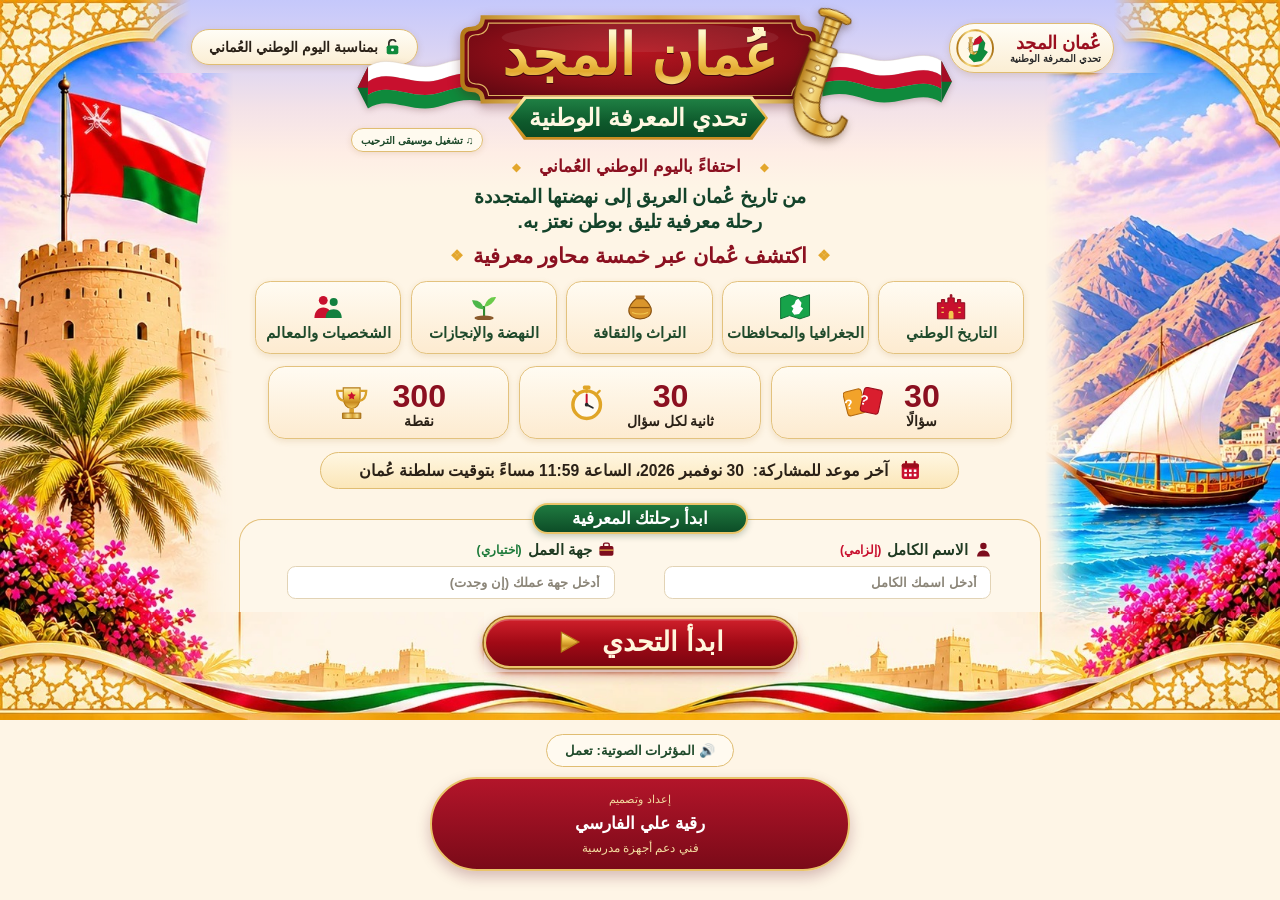
==== commit 6d1767b8: "تصحيح موضع الموسيقى والخنجر في واجهة المسابقة" ====
--- a/static/index.html
+++ b/static/index.html
@@ -19,7 +19,7 @@
 </div>
 <header class="top om-header">
 <div class="om-brand"><span class="om-brand__text"><strong>عُمان المجد</strong><small>تحدي المعرفة الوطنية</small></span><svg class="om-brand__mark" viewBox="0 0 60 60" aria-hidden="true"><circle cx="30" cy="30" r="28" fill="#fff8e6" stroke="url(#omGh)" stroke-width="3"/><path d="M38 10 L46 22 L44 32 L50 36 L40 50 L28 52 L20 44 L24 36 L18 30 L26 26 L30 16Z" fill="#0f8a3c"/><path d="M26 26 L30 16 L38 10 L42 18 L36 24Z" fill="#c8102e"/><path d="M24 36 L18 30 L26 26 L36 24 L34 34Z" fill="#fff" stroke="#ddd" stroke-width=".5"/><g transform="translate(13 12) scale(.16)"><use href="#omKhanjar"/></g></svg></div>
-<div class="om-header__tools"><span id="state" class="status">بمناسبة اليوم الوطني العُماني</span><div id="omMusicSlot" class="om-music"></div></div>
+<div class="om-header__tools"><span id="state" class="status">بمناسبة اليوم الوطني العُماني</span></div>
 </header>
 <main class="container">
 <section id="welcome" class="panel hero">
@@ -30,6 +30,7 @@
 <p class="om-crest__ribbon"><span>تحدي المعرفة الوطنية</span></p>
 <svg class="om-crest__khanjar" viewBox="20 -4 130 180" aria-hidden="true"><use href="#omKhanjar"/></svg>
 </div>
+<div id="omMusicSlot" class="om-music"></div>
 <p class="om-eyebrow"><i aria-hidden="true">◆</i>احتفاءً باليوم الوطني العُماني<i aria-hidden="true">◆</i></p>
 <p class="om-lead">من تاريخ عُمان العريق إلى نهضتها المتجددة<br>رحلة معرفية تليق بوطن نعتز به.</p>
 <h2 class="om-axes-title"><i aria-hidden="true">❖</i>اكتشف عُمان عبر خمسة محاور معرفية<i aria-hidden="true">❖</i></h2>
--- a/static/oman-theme.css
+++ b/static/oman-theme.css
@@ -42,7 +42,8 @@
   border:1.5px solid var(--om-gold);border-radius:999px;background:linear-gradient(180deg,#fffdf6,#fbeed4);color:#2a2117;font-size:calc(var(--px)*18);font-weight:800;box-shadow:0 calc(var(--px)*3) calc(var(--px)*10) rgba(150,100,30,.18)}
 .om-header .status::before{content:"";width:calc(var(--px)*20);height:calc(var(--px)*22);flex:none;background:no-repeat center/contain url("data:image/svg+xml,%3Csvg xmlns='http://www.w3.org/2000/svg' viewBox='0 0 20 22'%3E%3Cpath d='M5 10V6a5 5 0 0 1 10 0v4' fill='none' stroke='%2337302a' stroke-width='2.4'/%3E%3Crect x='2' y='9' width='16' height='12' rx='2.5' fill='%23b3121f'/%3E%3Ccircle cx='10' cy='15' r='2' fill='%23fff'/%3E%3C/svg%3E")}
 .om-header .status:not(.is-closed)::before{background-image:url("data:image/svg+xml,%3Csvg xmlns='http://www.w3.org/2000/svg' viewBox='0 0 20 22'%3E%3Cpath d='M5 10V6a5 5 0 0 1 9.6-2' fill='none' stroke='%2337302a' stroke-width='2.4'/%3E%3Crect x='2' y='9' width='16' height='12' rx='2.5' fill='%230f8a3c'/%3E%3Ccircle cx='10' cy='15' r='2' fill='%23fff'/%3E%3C/svg%3E")}
-.om-music{display:flex}
+.om-stage .om-music{position:absolute;z-index:3;left:calc(var(--px)*458);top:calc(var(--px)*167);display:flex}
+.om-stage .om-music #welcomeMusicToggle{padding:0 calc(var(--px)*12);height:calc(var(--px)*32);font-size:calc(var(--px)*13.5)}
 #welcomeMusicToggle{display:inline-flex;align-items:center;margin:0;padding:0 calc(var(--px)*16);height:calc(var(--px)*34);border:1.5px solid var(--om-gold);border-radius:999px;background:rgba(255,251,240,.95);color:var(--om-green);font-size:calc(var(--px)*14);font-weight:800;box-shadow:0 calc(var(--px)*2) calc(var(--px)*8) rgba(150,100,30,.15)}
 #welcomeMusicToggle[aria-pressed="true"]{background:#0f6b35;color:#fff}
 #welcomeMusicHint{display:none!important}
@@ -66,6 +67,7 @@
 /* ---------- شاشة الترحيب: مواضع المرجع ---------- */
 #welcome.panel{position:static;padding:0;margin:0;background:none;border:0;border-radius:0;box-shadow:none}
 .om-stage .container{position:static;width:auto;max-width:none;margin:0;padding:0}
+.om-crest--welcome .om-crest__khanjar{left:72%;top:-3%;width:15.5%;height:98%}
 .om-crest--welcome{left:calc(var(--px)*465);top:calc(var(--px)*12);width:calc(var(--px)*780);height:calc(var(--px)*178)}
 .om-eyebrow{position:absolute;z-index:3;left:0;right:0;top:calc(var(--px)*202);margin:0;display:flex;align-items:center;justify-content:center;gap:calc(var(--px)*26);color:#8b1020;font-size:calc(var(--px)*22);font-weight:900;line-height:calc(var(--px)*32)}
 .om-eyebrow i{font-style:normal;color:#e3a62c;font-size:calc(var(--px)*15)}
@@ -209,6 +211,7 @@
   #welcomeMusicToggle{height:32px;padding:0 12px;font-size:12px}
   #welcome.panel{padding-top:120px;text-align:center}
   .om-crest--welcome{position:relative;left:auto;top:auto;width:min(100%,520px);height:auto;aspect-ratio:780/178;margin:0 auto}
+  .om-stage .om-music{position:static;justify-content:center;margin:12px 0 0}
   .om-eyebrow,.om-lead,.om-axes-title,.om-axes,.om-stage .om-stats,.om-deadline,.om-stage .om-form-heading,.om-field,.om-stage .om-start{position:relative;left:auto;right:auto;top:auto;width:auto;height:auto}
   .om-eyebrow{margin:14px 0 4px;font-size:15px;gap:12px}
   .om-lead{font-size:16px;line-height:1.6}
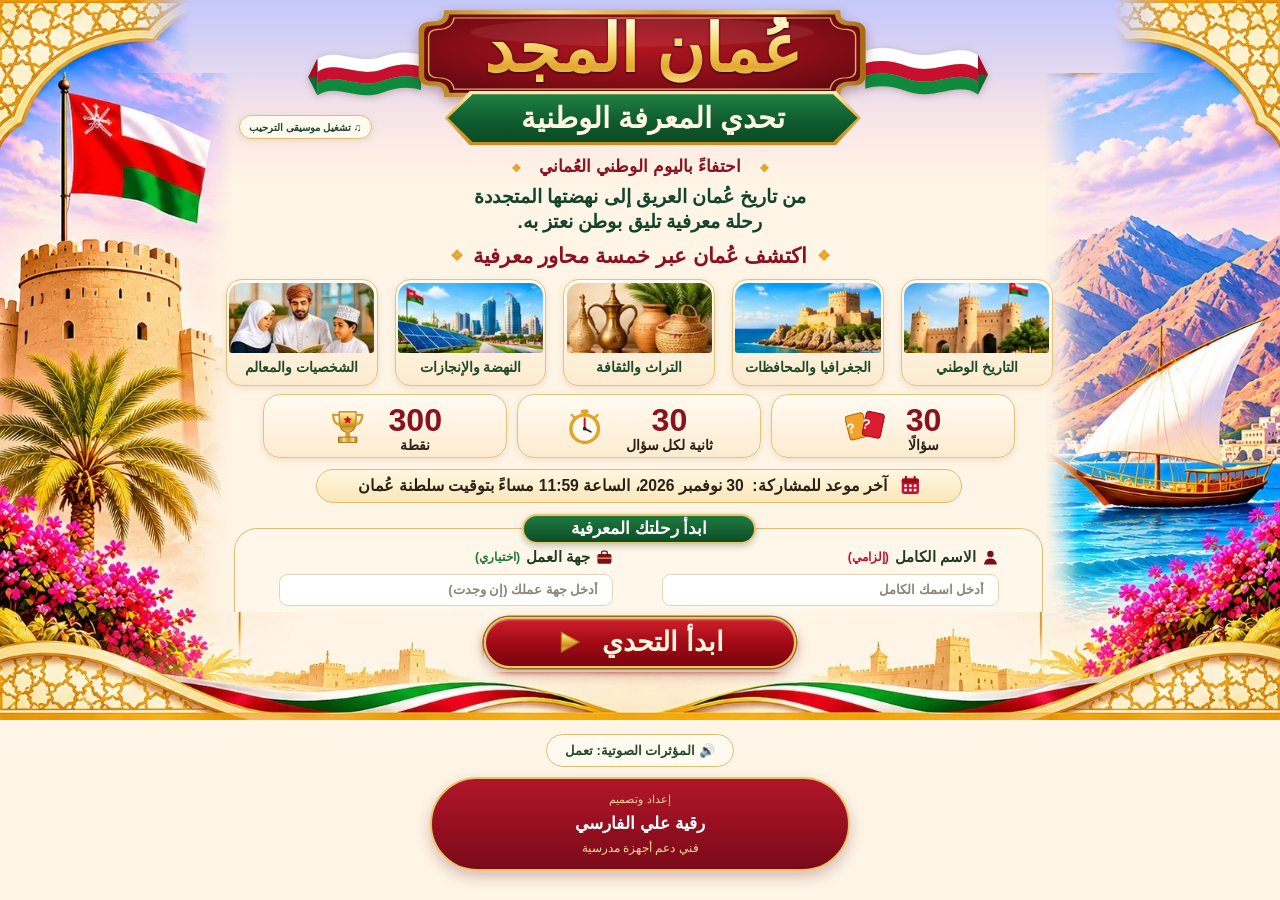
==== commit 92729ebf: "تحديث الواجهة وإضافة صور المحاور الخمسة" ====
--- a/static/index.html
+++ b/static/index.html
@@ -1,4 +1,4 @@
-<!doctype html><html lang="ar" dir="rtl"><head><meta charset="utf-8"><meta name="viewport" content="width=device-width,initial-scale=1"><meta name="theme-color" content="#d9c8f2"><title>عُمان المجد | تحدي المعرفة الوطنية</title><link rel="stylesheet" href="/static/style.css?v=4"><link rel="stylesheet" href="/static/oman-theme.css?v=10"></head><body>
+<!doctype html><html lang="ar" dir="rtl"><head><meta charset="utf-8"><meta name="viewport" content="width=device-width,initial-scale=1"><meta name="theme-color" content="#d9c8f2"><title>عُمان المجد | تحدي المعرفة الوطنية</title><link rel="stylesheet" href="/static/style.css?v=4"><link rel="stylesheet" href="/static/oman-theme.css?v=11"></head><body>
 <svg width="0" height="0" style="position:absolute" aria-hidden="true" focusable="false"><defs>
 <linearGradient id="omG" x1="0" y1="0" x2="0" y2="1"><stop offset="0" stop-color="#fff1b8"/><stop offset=".35" stop-color="#f3c94f"/><stop offset=".7" stop-color="#c88a1e"/><stop offset="1" stop-color="#f0c75a"/></linearGradient>
 <linearGradient id="omGh" x1="0" x2="1"><stop offset="0" stop-color="#b47a17"/><stop offset=".3" stop-color="#f7dc84"/><stop offset=".55" stop-color="#d49b2c"/><stop offset=".8" stop-color="#f7dc84"/><stop offset="1" stop-color="#a86f12"/></linearGradient>
@@ -18,8 +18,7 @@
 <img class="om-d om-d--bl" src="/static/decor/w-bl.jpg" alt=""><img class="om-d om-d--bm" src="/static/decor/w-bm.jpg" alt=""><img class="om-d om-d--br" src="/static/decor/w-br.jpg" alt="">
 </div>
 <header class="top om-header">
-<div class="om-brand"><span class="om-brand__text"><strong>عُمان المجد</strong><small>تحدي المعرفة الوطنية</small></span><svg class="om-brand__mark" viewBox="0 0 60 60" aria-hidden="true"><circle cx="30" cy="30" r="28" fill="#fff8e6" stroke="url(#omGh)" stroke-width="3"/><path d="M38 10 L46 22 L44 32 L50 36 L40 50 L28 52 L20 44 L24 36 L18 30 L26 26 L30 16Z" fill="#0f8a3c"/><path d="M26 26 L30 16 L38 10 L42 18 L36 24Z" fill="#c8102e"/><path d="M24 36 L18 30 L26 26 L36 24 L34 34Z" fill="#fff" stroke="#ddd" stroke-width=".5"/><g transform="translate(13 12) scale(.16)"><use href="#omKhanjar"/></g></svg></div>
-<div class="om-header__tools"><span id="state" class="status">بمناسبة اليوم الوطني العُماني</span></div>
+<span id="state" class="om-sr" aria-live="polite">بمناسبة اليوم الوطني العُماني</span>
 </header>
 <main class="container">
 <section id="welcome" class="panel hero">
@@ -28,18 +27,17 @@
 <svg class="om-crest__flag om-crest__flag--r" viewBox="-16 0 176 100" aria-hidden="true"><use href="#omFlagRibbon"/></svg>
 <div class="om-crest__plate"><svg viewBox="0 0 500 128" preserveAspectRatio="none" aria-hidden="true"><use href="#omPlate"/></svg><h1 class="om-crest__title">عُمان المجد</h1></div>
 <p class="om-crest__ribbon"><span>تحدي المعرفة الوطنية</span></p>
-<svg class="om-crest__khanjar" viewBox="20 -4 130 180" aria-hidden="true"><use href="#omKhanjar"/></svg>
 </div>
 <div id="omMusicSlot" class="om-music"></div>
 <p class="om-eyebrow"><i aria-hidden="true">◆</i>احتفاءً باليوم الوطني العُماني<i aria-hidden="true">◆</i></p>
 <p class="om-lead">من تاريخ عُمان العريق إلى نهضتها المتجددة<br>رحلة معرفية تليق بوطن نعتز به.</p>
 <h2 class="om-axes-title"><i aria-hidden="true">❖</i>اكتشف عُمان عبر خمسة محاور معرفية<i aria-hidden="true">❖</i></h2>
 <ul class="om-axes">
-<li><svg viewBox="0 0 40 34" aria-hidden="true"><path d="M3 32V12h5V8h4v4h4V6h3V2h2v4h3v6h4V8h4v4h5v20Z" fill="#c8102e" stroke="#8a0a1c" stroke-width="1.2"/><path d="M17 32v-7a3 3 0 0 1 6 0v7" fill="#f3c94f"/><path d="M8 18h3M29 18h3M8 24h3M29 24h3" stroke="#f3c94f" stroke-width="1.6"/></svg><span>التاريخ الوطني</span></li>
-<li><svg viewBox="0 0 40 34" aria-hidden="true"><path d="M2 6l11-4 13 4 12-4v26l-12 4-13-4-11 4Z" fill="#17a34a" stroke="#0b6e30" stroke-width="1.2"/><path d="M24 7l4 5-1 5 3 2-5 7-6 1-3-4 2-4-3-3 4-2 2-5Z" fill="#fff"/></svg><span>الجغرافيا والمحافظات</span></li>
-<li><svg viewBox="0 0 40 34" aria-hidden="true"><path d="M14 3h12l-1 4H15Z" fill="#a8681e"/><path d="M15 7h10c6 5 9 10 9 15 0 6-6 10-14 10S6 28 6 22c0-5 3-10 9-15Z" fill="#d9952c" stroke="#8a520f" stroke-width="1.4"/><path d="M8 18h24" stroke="#8a520f" stroke-width="1.6"/><path d="M10 24q10 4 20 0" stroke="#f3c94f" stroke-width="1.4" fill="none"/></svg><span>التراث والثقافة</span></li>
-<li><svg viewBox="0 0 40 34" aria-hidden="true"><path d="M20 30V16" stroke="#2f8a2f" stroke-width="2.6"/><path d="M20 20Q8 21 5 9Q17 8 20 20Z" fill="#4cb648"/><path d="M20 17Q30 16 35 5Q24 4 20 17Z" fill="#6bcb4a"/><ellipse cx="20" cy="31" rx="12" ry="3" fill="#8a5a2b"/></svg><span>النهضة والإنجازات</span></li>
-<li><svg viewBox="0 0 40 34" aria-hidden="true"><circle cx="14" cy="9" r="5.5" fill="#c8102e"/><path d="M3 31c0-8 5-13 11-13s11 5 11 13Z" fill="#c8102e"/><circle cx="27" cy="11" r="5" fill="#13803f"/><path d="M17 31c0-7 4-11 10-11s10 4 10 11Z" fill="#13803f"/></svg><span>الشخصيات والمعالم</span></li>
+<li><img src="/static/axes/axis-history-fort.jpg" alt="" width="178" height="84"><span>التاريخ الوطني</span></li>
+<li><img src="/static/axes/axis-geography-coast.jpg" alt="" width="178" height="84"><span>الجغرافيا والمحافظات</span></li>
+<li><img src="/static/axes/axis-heritage-pottery.jpg" alt="" width="178" height="84"><span>التراث والثقافة</span></li>
+<li><img src="/static/axes/axis-development-modern.jpg" alt="" width="178" height="84"><span>النهضة والإنجازات</span></li>
+<li><img src="/static/axes/axis-figures-landmarks.jpg" alt="" width="178" height="84"><span>الشخصيات والمعالم</span></li>
 </ul>
 <div class="stats om-stats">
 <div><span class="om-stat__t"><b>30</b><span>سؤالًا</span></span><svg viewBox="0 0 54 48" aria-hidden="true"><rect x="3" y="8" width="24" height="32" rx="4" transform="rotate(-14 15 24)" fill="#f2a32a" stroke="#b46a10" stroke-width="1.4"/><rect x="25" y="6" width="24" height="32" rx="4" transform="rotate(12 37 22)" fill="#d91e2e" stroke="#9a0e1c" stroke-width="1.4"/><text x="13" y="31" font-size="18" font-weight="900" fill="#fff" transform="rotate(-14 15 24)">?</text><text x="33" y="29" font-size="18" font-weight="900" fill="#fff" transform="rotate(12 37 22)">?</text></svg></div>
--- a/static/oman-theme.css
+++ b/static/oman-theme.css
@@ -31,18 +31,7 @@
 /* ---------- الترويسة ---------- */
 .om-stage .om-header{position:absolute;z-index:3;left:0;right:0;top:0;height:calc(var(--px)*130);display:block;max-width:none;margin:0;padding:0;background:none;border:0;border-radius:0;box-shadow:none;backdrop-filter:none;pointer-events:none}
 .om-header>*{pointer-events:auto}
-.om-brand{position:absolute;right:calc(var(--px)*217);top:calc(var(--px)*30);width:calc(var(--px)*215);height:calc(var(--px)*65);box-sizing:border-box;display:flex;align-items:center;justify-content:space-between;gap:calc(var(--px)*8);padding:0 calc(var(--px)*16) 0 calc(var(--px)*8);
-  border:1.5px solid var(--om-gold);border-radius:999px;background:linear-gradient(180deg,#fffdf6,#fbeed4);box-shadow:0 calc(var(--px)*3) calc(var(--px)*10) rgba(150,100,30,.18)}
-.om-brand__text{display:grid;text-align:right;line-height:1.15}
-.om-brand__text strong{color:#9a0f1f;font-size:calc(var(--px)*24);font-weight:900}
-.om-brand__text small{color:#2a2a2a;font-size:calc(var(--px)*12.5);font-weight:700}
-.om-brand__mark{width:calc(var(--px)*50);height:calc(var(--px)*50);flex:none}
-.om-header__tools{position:absolute;left:calc(var(--px)*250);top:calc(var(--px)*38);display:flex;flex-direction:column;align-items:flex-start;gap:calc(var(--px)*8)}
-.om-header .status{display:inline-flex;align-items:center;gap:calc(var(--px)*10);height:calc(var(--px)*47);box-sizing:border-box;padding:0 calc(var(--px)*22);
-  border:1.5px solid var(--om-gold);border-radius:999px;background:linear-gradient(180deg,#fffdf6,#fbeed4);color:#2a2117;font-size:calc(var(--px)*18);font-weight:800;box-shadow:0 calc(var(--px)*3) calc(var(--px)*10) rgba(150,100,30,.18)}
-.om-header .status::before{content:"";width:calc(var(--px)*20);height:calc(var(--px)*22);flex:none;background:no-repeat center/contain url("data:image/svg+xml,%3Csvg xmlns='http://www.w3.org/2000/svg' viewBox='0 0 20 22'%3E%3Cpath d='M5 10V6a5 5 0 0 1 10 0v4' fill='none' stroke='%2337302a' stroke-width='2.4'/%3E%3Crect x='2' y='9' width='16' height='12' rx='2.5' fill='%23b3121f'/%3E%3Ccircle cx='10' cy='15' r='2' fill='%23fff'/%3E%3C/svg%3E")}
-.om-header .status:not(.is-closed)::before{background-image:url("data:image/svg+xml,%3Csvg xmlns='http://www.w3.org/2000/svg' viewBox='0 0 20 22'%3E%3Cpath d='M5 10V6a5 5 0 0 1 9.6-2' fill='none' stroke='%2337302a' stroke-width='2.4'/%3E%3Crect x='2' y='9' width='16' height='12' rx='2.5' fill='%230f8a3c'/%3E%3Ccircle cx='10' cy='15' r='2' fill='%23fff'/%3E%3C/svg%3E")}
-.om-stage .om-music{position:absolute;z-index:3;left:calc(var(--px)*458);top:calc(var(--px)*167);display:flex}
+.om-stage .om-music{position:absolute;z-index:3;left:calc(var(--px)*312);top:calc(var(--px)*150);display:flex}
 .om-stage .om-music #welcomeMusicToggle{padding:0 calc(var(--px)*12);height:calc(var(--px)*32);font-size:calc(var(--px)*13.5)}
 #welcomeMusicToggle{display:inline-flex;align-items:center;margin:0;padding:0 calc(var(--px)*16);height:calc(var(--px)*34);border:1.5px solid var(--om-gold);border-radius:999px;background:rgba(255,251,240,.95);color:var(--om-green);font-size:calc(var(--px)*14);font-weight:800;box-shadow:0 calc(var(--px)*2) calc(var(--px)*8) rgba(150,100,30,.15)}
 #welcomeMusicToggle[aria-pressed="true"]{background:#0f6b35;color:#fff}
@@ -67,40 +56,45 @@
 /* ---------- شاشة الترحيب: مواضع المرجع ---------- */
 #welcome.panel{position:static;padding:0;margin:0;background:none;border:0;border-radius:0;box-shadow:none}
 .om-stage .container{position:static;width:auto;max-width:none;margin:0;padding:0}
-.om-crest--welcome .om-crest__khanjar{left:72%;top:-3%;width:15.5%;height:98%}
-.om-crest--welcome{left:calc(var(--px)*465);top:calc(var(--px)*12);width:calc(var(--px)*780);height:calc(var(--px)*178)}
+.om-crest--welcome{left:calc(var(--px)*373);top:calc(var(--px)*8);width:calc(var(--px)*926);height:calc(var(--px)*184)}
+.om-crest--welcome .om-crest__plate{left:18.4%;top:1.6%;width:63.8%;height:64.7%}
+.om-crest--welcome .om-crest__title{font-size:9.3cqw}
+.om-crest--welcome .om-crest__ribbon{left:22.4%;top:60.3%;width:58.7%;height:38.6%}
+.om-crest--welcome .om-crest__ribbon span{font-size:4.1cqw}
+.om-crest--welcome .om-crest__flag--l{width:22%;height:46%;top:22%}
+.om-crest--welcome .om-crest__flag--r{width:19%;height:50%;top:18%}
 .om-eyebrow{position:absolute;z-index:3;left:0;right:0;top:calc(var(--px)*202);margin:0;display:flex;align-items:center;justify-content:center;gap:calc(var(--px)*26);color:#8b1020;font-size:calc(var(--px)*22);font-weight:900;line-height:calc(var(--px)*32)}
 .om-eyebrow i{font-style:normal;color:#e3a62c;font-size:calc(var(--px)*15)}
 .om-lead{position:absolute;z-index:3;left:0;right:0;top:calc(var(--px)*240);margin:0;text-align:center;color:#13432a;font-size:calc(var(--px)*25);font-weight:700;line-height:calc(var(--px)*33)}
 .om-axes-title{position:absolute;z-index:3;left:0;right:0;top:calc(var(--px)*314);margin:0;display:flex;align-items:center;justify-content:center;gap:calc(var(--px)*12);color:#8b1020;font-size:calc(var(--px)*27);font-weight:900;line-height:calc(var(--px)*42)}
 .om-axes-title i{font-style:normal;color:#e3a62c;font-size:calc(var(--px)*20)}
-.om-axes{position:absolute;z-index:3;left:calc(var(--px)*333);top:calc(var(--px)*367);width:calc(var(--px)*1005);height:calc(var(--px)*95);margin:0;padding:0;list-style:none;display:grid;grid-template-columns:repeat(5,1fr);gap:calc(var(--px)*12)}
+.om-axes{position:absolute;z-index:3;left:calc(var(--px)*295);top:calc(var(--px)*365);width:calc(var(--px)*1080);height:calc(var(--px)*139);margin:0;padding:0;list-style:none;display:grid;grid-template-columns:repeat(5,1fr);gap:calc(var(--px)*22)}
 .om-axes li,.om-stats>div{box-sizing:border-box;border:1.5px solid #e3c27e;border-radius:calc(var(--px)*20);background:linear-gradient(180deg,#fffbf2,#fdebd0);box-shadow:0 calc(var(--px)*3) calc(var(--px)*8) rgba(170,120,40,.16)}
-.om-axes li{display:flex;flex-direction:column;align-items:center;justify-content:center;gap:calc(var(--px)*6)}
-.om-axes svg{width:calc(var(--px)*42);height:calc(var(--px)*36)}
-.om-axes span{color:#1f4a2b;font-size:calc(var(--px)*19);font-weight:800;line-height:1.2;white-space:nowrap}
-.om-stage .om-stats{position:absolute;z-index:3;left:calc(var(--px)*350);top:calc(var(--px)*478);width:calc(var(--px)*972);height:calc(var(--px)*95);margin:0;display:grid;grid-template-columns:repeat(3,1fr);gap:calc(var(--px)*13)}
+.om-axes li{display:flex;flex-direction:column;align-items:stretch;overflow:hidden;padding:calc(var(--px)*3)}
+.om-axes img{display:block;width:100%;height:calc(var(--px)*92);object-fit:cover;border-radius:calc(var(--px)*17) calc(var(--px)*17) calc(var(--px)*4) calc(var(--px)*4)}
+.om-axes span{flex:1;display:grid;place-items:center;color:#1f4a2b;font-size:calc(var(--px)*18);font-weight:800;line-height:1.2;white-space:nowrap}
+.om-stage .om-stats{position:absolute;z-index:3;left:calc(var(--px)*343);top:calc(var(--px)*515);width:calc(var(--px)*983);height:calc(var(--px)*83);margin:0;display:grid;grid-template-columns:repeat(3,1fr);gap:calc(var(--px)*13)}
 .om-stage .om-stats>div{display:flex;align-items:center;justify-content:center;gap:calc(var(--px)*26);padding:0;border-radius:calc(var(--px)*22)}
 .om-stat__t{display:grid;justify-items:center;line-height:1.1}
 .om-stage .om-stats b{display:block;color:#8b1020;font-size:calc(var(--px)*42);font-weight:900}
 .om-stage .om-stats .om-stat__t span{display:block;margin:0;color:#2a2117;font-size:calc(var(--px)*18);font-weight:700}
 .om-stage .om-stats svg{width:calc(var(--px)*54);height:calc(var(--px)*48)}
-.om-deadline{position:absolute;z-index:3;left:calc(var(--px)*418);top:calc(var(--px)*590);width:calc(var(--px)*835);height:calc(var(--px)*49);box-sizing:border-box;margin:0;display:flex;align-items:center;justify-content:center;gap:calc(var(--px)*16);
+.om-deadline{position:absolute;z-index:3;left:calc(var(--px)*413);top:calc(var(--px)*612);width:calc(var(--px)*844);height:calc(var(--px)*45);box-sizing:border-box;margin:0;display:flex;align-items:center;justify-content:center;gap:calc(var(--px)*16);
   border:1.5px solid #e0bd72;border-radius:999px;background:linear-gradient(180deg,#fff7e2,#fbe6b8);color:#2a2117;font-size:calc(var(--px)*20.5);font-weight:800;white-space:nowrap}
 .om-deadline svg{width:calc(var(--px)*27);height:calc(var(--px)*27);flex:none}
-.om-formcard{position:absolute;z-index:1;left:calc(var(--px)*312);top:calc(var(--px)*678);width:calc(var(--px)*1048);height:calc(var(--px)*210);box-sizing:border-box;border:1.5px solid #e2bf78;border-bottom:0;border-radius:calc(var(--px)*30) calc(var(--px)*30) 0 0;background:#fef7ea}
-.om-stage .om-form-heading{position:absolute;z-index:3;left:calc(var(--px)*695);top:calc(var(--px)*657);width:calc(var(--px)*282);height:calc(var(--px)*41);margin:0;display:grid;place-items:center;box-sizing:border-box;
+.om-formcard{position:absolute;z-index:1;left:calc(var(--px)*306);top:calc(var(--px)*690);width:calc(var(--px)*1057);height:calc(var(--px)*198);box-sizing:border-box;border:1.5px solid #e2bf78;border-bottom:0;border-radius:calc(var(--px)*30) calc(var(--px)*30) 0 0;background:#fef7ea}
+.om-stage .om-form-heading{position:absolute;z-index:3;left:calc(var(--px)*682);top:calc(var(--px)*671);width:calc(var(--px)*306);height:calc(var(--px)*39);margin:0;display:grid;place-items:center;box-sizing:border-box;
   border:2px solid #e9c46a;border-radius:999px;background:linear-gradient(180deg,#1f7a40,#0d4d27);color:#fff;font-size:calc(var(--px)*22);font-weight:800;box-shadow:0 calc(var(--px)*3) calc(var(--px)*8) rgba(10,60,30,.25)}
 .om-stage .om-form{display:block;margin:0;padding:0;border:0;background:none;box-shadow:none}
-.om-field{position:absolute;z-index:3;top:calc(var(--px)*704);display:block;margin:0}
-.om-field--name{left:calc(var(--px)*868);width:calc(var(--px)*427)}
-.om-field--org{left:calc(var(--px)*375);width:calc(var(--px)*428)}
+.om-field{position:absolute;z-index:3;top:calc(var(--px)*714);display:block;margin:0}
+.om-field--name{left:calc(var(--px)*865);width:calc(var(--px)*440)}
+.om-field--org{left:calc(var(--px)*364);width:calc(var(--px)*437)}
 .om-label{display:flex;align-items:center;gap:calc(var(--px)*8);height:calc(var(--px)*28);color:#1f3a22;font-size:calc(var(--px)*19);font-weight:800}
 .om-label svg{width:calc(var(--px)*22);height:calc(var(--px)*22);flex:none}
 .om-label em{font-style:normal;font-size:calc(var(--px)*16);font-weight:800}
 .om-field--name em{color:#c8102e}
 .om-field--org em{color:#1d7a3a}
-.om-stage .om-field input{display:block;box-sizing:border-box;width:100%;height:calc(var(--px)*43);margin-top:calc(var(--px)*8);padding:0 calc(var(--px)*18);border:1.5px solid #e2d3b5;border-radius:calc(var(--px)*11);background:#fff;color:#2a2117;font-size:calc(var(--px)*17);outline:none}
+.om-stage .om-field input{display:block;box-sizing:border-box;width:100%;height:calc(var(--px)*41);margin-top:calc(var(--px)*8);padding:0 calc(var(--px)*18);border:1.5px solid #e2d3b5;border-radius:calc(var(--px)*11);background:#fff;color:#2a2117;font-size:calc(var(--px)*17);outline:none}
 .om-stage .om-field input::placeholder{color:#8c8679}
 .om-stage .om-field input:focus{border-color:#c99a3d;box-shadow:0 0 0 3px rgba(201,154,61,.25)}
 .om-stage .om-start{position:absolute;z-index:3;left:calc(var(--px)*632);top:calc(var(--px)*806);width:calc(var(--px)*408);height:calc(var(--px)*66);margin:0;padding:0;display:flex;align-items:center;justify-content:center;gap:calc(var(--px)*26);
@@ -201,23 +195,18 @@
   .om-d--right{object-position:center 52%}
   .om-d--bl,.om-d--br{width:50%;height:auto}
   .om-d--bm{display:none}
-  .om-stage .om-header{position:relative;height:auto;display:flex;justify-content:space-between;align-items:flex-start;gap:8px;padding:12px 0 0}
-  .om-brand,.om-header__tools{position:static}
-  .om-brand{width:auto;height:52px;gap:8px;padding:0 12px 0 6px}
-  .om-brand__text strong{font-size:17px}.om-brand__text small{font-size:10.5px}
-  .om-brand__mark{width:40px;height:40px}
-  .om-header .status{height:36px;padding:0 12px;font-size:12.5px;gap:6px}
-  .om-header .status::before{width:15px;height:17px}
   #welcomeMusicToggle{height:32px;padding:0 12px;font-size:12px}
-  #welcome.panel{padding-top:120px;text-align:center}
-  .om-crest--welcome{position:relative;left:auto;top:auto;width:min(100%,520px);height:auto;aspect-ratio:780/178;margin:0 auto}
-  .om-stage .om-music{position:static;justify-content:center;margin:12px 0 0}
+  #welcome.panel{padding-top:184px;text-align:center}
+  .om-crest--welcome{position:relative;left:auto;top:auto;width:min(100%,520px);height:auto;aspect-ratio:926/184;margin:0 auto}
+  .om-stage .om-music{position:relative;left:auto;top:auto;z-index:3;justify-content:center;margin:12px 0 0}
   .om-eyebrow,.om-lead,.om-axes-title,.om-axes,.om-stage .om-stats,.om-deadline,.om-stage .om-form-heading,.om-field,.om-stage .om-start{position:relative;left:auto;right:auto;top:auto;width:auto;height:auto}
   .om-eyebrow{margin:14px 0 4px;font-size:15px;gap:12px}
   .om-lead{font-size:16px;line-height:1.6}
   .om-axes-title{margin:12px 0 10px;font-size:17px;line-height:1.5}
   .om-axes{grid-template-columns:repeat(6,1fr);gap:8px}
-  .om-axes li{grid-column:span 2;padding:12px 4px;border-radius:14px}
+  .om-axes li{grid-column:span 2;padding:3px;border-radius:14px}
+  .om-axes img{height:auto;aspect-ratio:178/84;border-radius:11px 11px 3px 3px}
+  .om-axes span{padding:8px 2px}
   .om-axes li:nth-child(4){grid-column:2/4}.om-axes li:nth-child(5){grid-column:4/6}
   .om-axes span{font-size:13px;white-space:normal}
   .om-stage .om-stats{margin:12px 0;gap:8px}
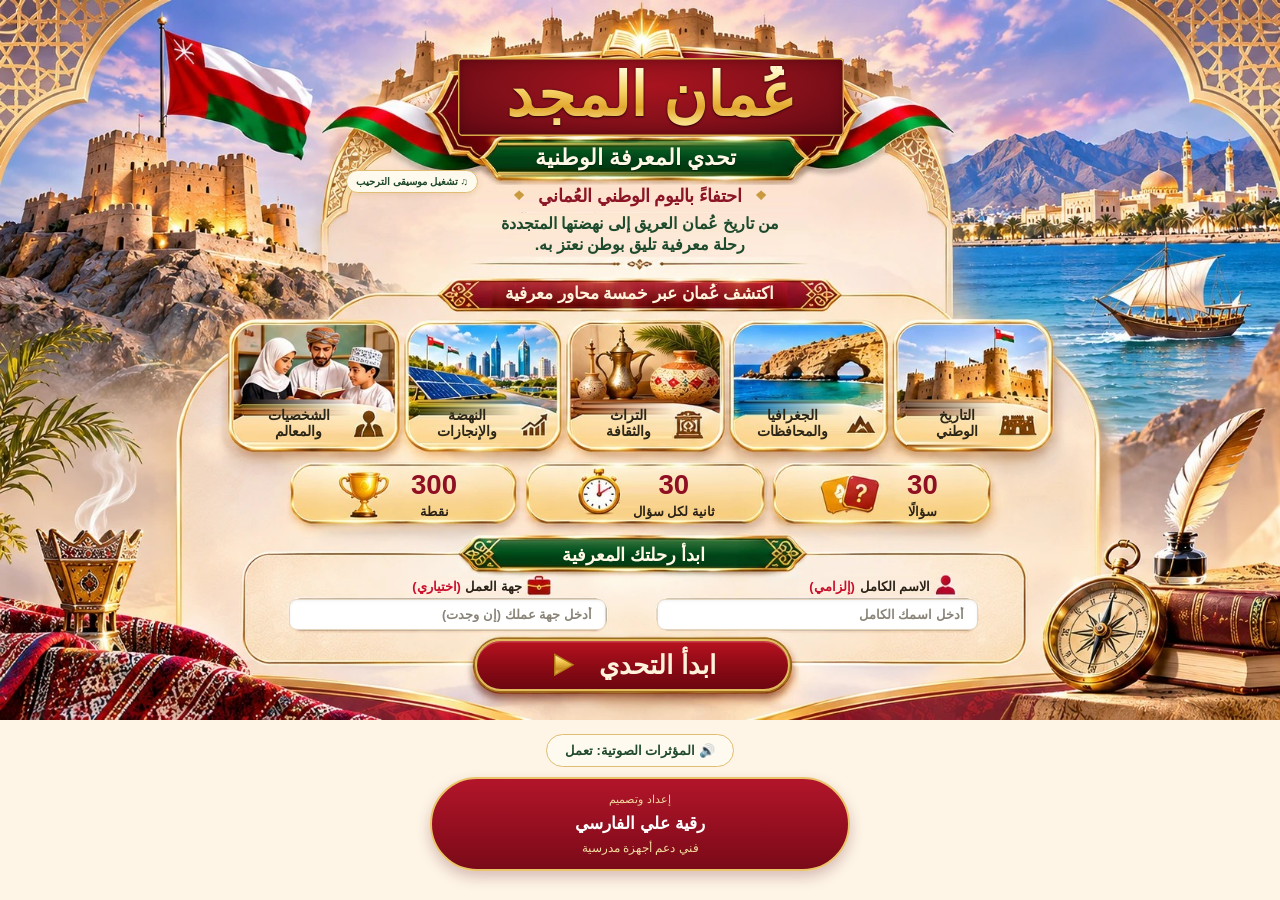
==== commit 410dbe20: "تنفيذ الواجهة الجديدة لمسابقة عُمان المجد" ====
--- a/static/index.html
+++ b/static/index.html
@@ -1,4 +1,4 @@
-<!doctype html><html lang="ar" dir="rtl"><head><meta charset="utf-8"><meta name="viewport" content="width=device-width,initial-scale=1"><meta name="theme-color" content="#d9c8f2"><title>عُمان المجد | تحدي المعرفة الوطنية</title><link rel="stylesheet" href="/static/style.css?v=4"><link rel="stylesheet" href="/static/oman-theme.css?v=11"></head><body>
+<!doctype html><html lang="ar" dir="rtl"><head><meta charset="utf-8"><meta name="viewport" content="width=device-width,initial-scale=1"><meta name="theme-color" content="#d9c8f2"><title>عُمان المجد | تحدي المعرفة الوطنية</title><link rel="stylesheet" href="/static/style.css?v=4"><link rel="stylesheet" href="/static/oman-theme.css?v=12"></head><body>
 <svg width="0" height="0" style="position:absolute" aria-hidden="true" focusable="false"><defs>
 <linearGradient id="omG" x1="0" y1="0" x2="0" y2="1"><stop offset="0" stop-color="#fff1b8"/><stop offset=".35" stop-color="#f3c94f"/><stop offset=".7" stop-color="#c88a1e"/><stop offset="1" stop-color="#f0c75a"/></linearGradient>
 <linearGradient id="omGh" x1="0" x2="1"><stop offset="0" stop-color="#b47a17"/><stop offset=".3" stop-color="#f7dc84"/><stop offset=".55" stop-color="#d49b2c"/><stop offset=".8" stop-color="#f7dc84"/><stop offset="1" stop-color="#a86f12"/></linearGradient>
@@ -12,48 +12,39 @@
 </defs></svg>
 
 <div class="om-stage">
-<div class="om-decor" aria-hidden="true">
-<img class="om-d om-d--tl" src="/static/decor/w-tl.jpg" alt=""><img class="om-d om-d--tr" src="/static/decor/w-tr.jpg" alt="">
-<img class="om-d om-d--left" src="/static/decor/w-left.jpg" alt=""><img class="om-d om-d--right" src="/static/decor/w-right.jpg" alt="">
-<img class="om-d om-d--bl" src="/static/decor/w-bl.jpg" alt=""><img class="om-d om-d--bm" src="/static/decor/w-bm.jpg" alt=""><img class="om-d om-d--br" src="/static/decor/w-br.jpg" alt="">
-</div>
+<div class="om-decor" aria-hidden="true"><div class="om-d om-d--left"></div><div class="om-d om-d--right"></div><div class="om-d om-d--top"></div><div class="om-d om-d--mid"></div><div class="om-d om-d--low"></div></div>
 <header class="top om-header">
 <span id="state" class="om-sr" aria-live="polite">بمناسبة اليوم الوطني العُماني</span>
 </header>
 <main class="container">
 <section id="welcome" class="panel hero">
-<div class="om-crest om-crest--welcome">
-<svg class="om-crest__flag om-crest__flag--l" viewBox="-16 0 176 100" aria-hidden="true"><use href="#omFlagRibbon"/></svg>
-<svg class="om-crest__flag om-crest__flag--r" viewBox="-16 0 176 100" aria-hidden="true"><use href="#omFlagRibbon"/></svg>
-<div class="om-crest__plate"><svg viewBox="0 0 500 128" preserveAspectRatio="none" aria-hidden="true"><use href="#omPlate"/></svg><h1 class="om-crest__title">عُمان المجد</h1></div>
-<p class="om-crest__ribbon"><span>تحدي المعرفة الوطنية</span></p>
+<div class="om-crest6">
+<div class="om-plate"><h1 class="om-title">عُمان المجد</h1></div>
+<p class="om-ribbon">تحدي المعرفة الوطنية</p>
 </div>
 <div id="omMusicSlot" class="om-music"></div>
-<p class="om-eyebrow"><i aria-hidden="true">◆</i>احتفاءً باليوم الوطني العُماني<i aria-hidden="true">◆</i></p>
+<p class="om-eyebrow"><i aria-hidden="true">❖</i>احتفاءً باليوم الوطني العُماني<i aria-hidden="true">❖</i></p>
 <p class="om-lead">من تاريخ عُمان العريق إلى نهضتها المتجددة<br>رحلة معرفية تليق بوطن نعتز به.</p>
-<h2 class="om-axes-title"><i aria-hidden="true">❖</i>اكتشف عُمان عبر خمسة محاور معرفية<i aria-hidden="true">❖</i></h2>
+<h2 class="om-axes-title"><span>اكتشف عُمان عبر خمسة محاور معرفية</span></h2>
 <ul class="om-axes">
-<li><img src="/static/axes/axis-history-fort.jpg" alt="" width="178" height="84"><span>التاريخ الوطني</span></li>
-<li><img src="/static/axes/axis-geography-coast.jpg" alt="" width="178" height="84"><span>الجغرافيا والمحافظات</span></li>
-<li><img src="/static/axes/axis-heritage-pottery.jpg" alt="" width="178" height="84"><span>التراث والثقافة</span></li>
-<li><img src="/static/axes/axis-development-modern.jpg" alt="" width="178" height="84"><span>النهضة والإنجازات</span></li>
-<li><img src="/static/axes/axis-figures-landmarks.jpg" alt="" width="178" height="84"><span>الشخصيات والمعالم</span></li>
+<li class="om-card om-card--history"><span>التاريخ<br>الوطني</span></li>
+<li class="om-card om-card--geography"><span>الجغرافيا<br>والمحافظات</span></li>
+<li class="om-card om-card--heritage"><span>التراث<br>والثقافة</span></li>
+<li class="om-card om-card--development"><span>النهضة<br>والإنجازات</span></li>
+<li class="om-card om-card--figures"><span>الشخصيات<br>والمعالم</span></li>
 </ul>
 <div class="stats om-stats">
-<div><span class="om-stat__t"><b>30</b><span>سؤالًا</span></span><svg viewBox="0 0 54 48" aria-hidden="true"><rect x="3" y="8" width="24" height="32" rx="4" transform="rotate(-14 15 24)" fill="#f2a32a" stroke="#b46a10" stroke-width="1.4"/><rect x="25" y="6" width="24" height="32" rx="4" transform="rotate(12 37 22)" fill="#d91e2e" stroke="#9a0e1c" stroke-width="1.4"/><text x="13" y="31" font-size="18" font-weight="900" fill="#fff" transform="rotate(-14 15 24)">?</text><text x="33" y="29" font-size="18" font-weight="900" fill="#fff" transform="rotate(12 37 22)">?</text></svg></div>
-<div><span class="om-stat__t"><b>30</b><span>ثانية لكل سؤال</span></span><svg viewBox="0 0 48 48" aria-hidden="true"><circle cx="24" cy="27" r="18" fill="#fffaf0" stroke="#e0a526" stroke-width="4.5"/><rect x="19" y="2" width="10" height="5" rx="2" fill="#e0a526"/><path d="M24 7v4M38 12l3-3M10 12l-3-3" stroke="#e0a526" stroke-width="3" stroke-linecap="round"/><path d="M24 27V14" stroke="#c8102e" stroke-width="2.6" stroke-linecap="round"/><path d="M24 27l8 4" stroke="#2a2a2a" stroke-width="2.4" stroke-linecap="round"/><circle cx="24" cy="27" r="2.4" fill="#2a2a2a"/></svg></div>
-<div><span class="om-stat__t"><b>300</b><span>نقطة</span></span><svg viewBox="0 0 48 48" aria-hidden="true"><path d="M13 5h22v13c0 9-5 14-11 14S13 27 13 18Z" fill="url(#omG)" stroke="#b47a17" stroke-width="1.5"/><path d="M13 9H5c0 9 4 12 9 13M35 9h8c0 9-4 12-9 13" stroke="#d9a12c" stroke-width="3" fill="none"/><path d="M21 32h6v6h-6Z" fill="#d9a12c"/><path d="M12 38h24v7H12Z" fill="url(#omGh)" stroke="#a86f12" stroke-width="1.2"/><path d="M24 10l1.7 3.5 3.8.5-2.8 2.6.7 3.8-3.4-1.8-3.4 1.8.7-3.8-2.8-2.6 3.8-.5Z" fill="#c8102e"/></svg></div>
+<div class="om-stat om-stat--questions"><b>30</b><span>سؤالًا</span></div>
+<div class="om-stat om-stat--seconds"><b>30</b><span>ثانية لكل سؤال</span></div>
+<div class="om-stat om-stat--points"><b>300</b><span>نقطة</span></div>
 </div>
-<p class="om-deadline"><svg viewBox="0 0 24 24" aria-hidden="true"><rect x="2" y="4" width="20" height="18" rx="3" fill="#c8102e"/><rect x="2" y="4" width="20" height="5" rx="2" fill="#9a0e1c"/><path d="M7 2v5M17 2v5" stroke="#9a0e1c" stroke-width="2.4" stroke-linecap="round"/><g fill="#fff"><rect x="5" y="11" width="3" height="3"/><rect x="10.5" y="11" width="3" height="3"/><rect x="16" y="11" width="3" height="3"/><rect x="5" y="16" width="3" height="3"/><rect x="10.5" y="16" width="3" height="3"/><rect x="16" y="16" width="3" height="3"/></g></svg><span>آخر موعد للمشاركة:&nbsp; 30 نوفمبر 2026، الساعة 11:59 مساءً بتوقيت سلطنة عُمان</span></p>
-<div class="om-formcard" aria-hidden="true"></div>
 <h2 class="form-heading om-form-heading"><span>ابدأ رحلتك المعرفية</span></h2>
 <form id="startForm" class="form om-form">
-<label class="om-field om-field--name"><span class="om-label"><svg viewBox="0 0 24 24" aria-hidden="true"><circle cx="12" cy="7" r="4.6" fill="#7d0d1d"/><path d="M3 22c0-5.5 4-8.5 9-8.5s9 3 9 8.5Z" fill="#7d0d1d"/></svg>الاسم الكامل <em>(إلزامي)</em></span><input name="name" minlength="2" maxlength="100" required placeholder="أدخل اسمك الكامل" autocomplete="name"></label>
-<label class="om-field om-field--org"><span class="om-label"><svg viewBox="0 0 24 24" aria-hidden="true"><rect x="2" y="7" width="20" height="14" rx="2.5" fill="#7d0d1d"/><path d="M8 7V5a2 2 0 0 1 2-2h4a2 2 0 0 1 2 2v2" fill="none" stroke="#7d0d1d" stroke-width="2"/><path d="M2 13h20" stroke="#f3c94f" stroke-width="1.6"/></svg>جهة العمل <em>(اختياري)</em></span><input name="org" maxlength="120" placeholder="أدخل جهة عملك (إن وجدت)" autocomplete="organization"></label>
+<label class="om-field om-field--name"><span class="om-label"><svg viewBox="0 0 24 24" aria-hidden="true"><circle cx="12" cy="7" r="4.6" fill="#b3121f"/><path d="M3 22c0-5.5 4-8.5 9-8.5s9 3 9 8.5Z" fill="#b3121f"/></svg>الاسم الكامل <em>(إلزامي)</em></span><input name="name" minlength="2" maxlength="100" required placeholder="أدخل اسمك الكامل" autocomplete="name"></label>
+<label class="om-field om-field--org"><span class="om-label"><svg viewBox="0 0 24 24" aria-hidden="true"><rect x="2" y="7" width="20" height="14" rx="2.5" fill="#b3121f"/><path d="M8 7V5a2 2 0 0 1 2-2h4a2 2 0 0 1 2 2v2" fill="none" stroke="#b3121f" stroke-width="2"/><path d="M2 13h20" stroke="#f3c94f" stroke-width="1.6"/></svg>جهة العمل <em>(اختياري)</em></span><input name="org" maxlength="120" placeholder="أدخل جهة عملك (إن وجدت)" autocomplete="organization"></label>
 <button class="primary om-start" type="submit"><span>ابدأ التحدي</span><svg viewBox="0 0 24 24" aria-hidden="true"><path d="M5 3l16 9-16 9Z" fill="url(#omG)" stroke="#b47a17" stroke-width="1.2"/></svg></button>
 </form>
 </section>
-
 <section id="quiz" class="panel quiz-panel om-screen hidden"><div class="quiz-head"><span id="counter"></span><span id="axis" class="pill"></span></div><div class="progress"><div id="bar"></div></div><div class="timer-wrap"><span>الوقت المتبقي</span><strong id="timer">30</strong><span>ثانية</span></div><h2 id="question"></h2><div id="options" class="options"></div><button id="next" class="primary" disabled>تأكيد الإجابة والمتابعة ←</button><p class="hint">لا تظهر الإجابة الصحيحة أثناء المنافسة.</p></section>
 <section id="done" class="panel om-screen hidden center"><div class="trophy" aria-hidden="true"><svg viewBox="0 0 48 48"><path d="M13 5h22v13c0 9-5 14-11 14S13 27 13 18Z" fill="url(#omG)" stroke="#b47a17" stroke-width="1.5"/><path d="M13 9H5c0 9 4 12 9 13M35 9h8c0 9-4 12-9 13" stroke="#d9a12c" stroke-width="3" fill="none"/><path d="M21 32h6v6h-6Z" fill="#d9a12c"/><path d="M12 38h24v7H12Z" fill="url(#omGh)" stroke="#a86f12" stroke-width="1.2"/></svg></div><p class="result-kicker">رحلة معرفية نفخر بها</p><h2>أحسنت المشاركة!</h2><p>شكرًا لمساهمتك في تحدي المعرفة الوطنية</p><div class="score"><strong id="score"></strong><span>من 300 نقطة</span></div><p id="correct"></p><div class="actions"><button id="certificate" class="primary">عرض شهادة المشاركة</button><button id="rank" class="secondary">ترتيب الفائزين</button></div><div id="rankings" class="hidden"></div></section>
 
@@ -86,4 +77,4 @@
 <script src="/static/app.js?v=print4"></script>
 <script src="/static/welcome-music.js?v=2"></script>
 <script src="/static/oman-theme.js?v=10"></script>
-</body></html>
+</body></html>
--- a/static/oman-theme.css
+++ b/static/oman-theme.css
@@ -1,9 +1,9 @@
 /* =====================================================================
-   عُمان المجد — الواجهة والشهادة (نسخة 10، تنفيذ المرجعين المعتمدين)
+   عُمان المجد — الواجهة والشهادة (نسخة 12: الواجهة وفق المرجع الأخير، الشهادة دون تغيير)
    ملف واحد يحل محل كل الطبقات السابقة؛ قواعد الشهادة القديمة حُذفت من style.css.
    * الواجهة: كل عنصر موضوع بإحداثيات المرجع (1672×941) عبر الوحدة --px.
    * الشهادة: لوحة A4 أفقية بإحداثيات المرجع (1536×1024) عبر الوحدة --cx.
-   * الصور في static/decor مقتطعة من المرجعين وتحوي زخارف ومشاهد فقط،
+   * زخارف الواجهة في static/welcome وزخارف الشهادة في static/decor، مقتطعة من المرجعين
      بلا نصوص أو أزرار أو حقول. كل النصوص والحقول والأزرار عناصر HTML.
    ===================================================================== */
 :root{--om-red:#8b1020;--om-red-2:#c3121f;--om-green:#1f4a2b;--om-green-2:#0f6b35;--om-gold:#e0bd72;--om-ink:#2a2117;
@@ -14,28 +14,28 @@
 .om-sr{position:absolute!important;width:1px!important;height:1px!important;overflow:hidden!important;clip:rect(0 0 0 0)!important;white-space:nowrap!important;margin:0!important;padding:0!important}
 button,input{font-family:var(--om-font)}
 
-/* ---------- المسرح (الواجهة) ---------- */
+/* ---------- المسرح (الواجهة) — نسخة 12: المرجع الأخير 1672×941 ----------
+   الزخارف في static/welcome مقتطعة من المرجع بعد إزالة كل نصوصه وأزراره وحقوله؛
+   النصوص والحقول والأزرار فوقها عناصر HTML حقيقية. */
 .om-stage{position:relative;isolation:isolate;overflow:hidden;width:min(100%,calc(100vh * 1672 / 941));aspect-ratio:1672/941;margin:0 auto;container-type:inline-size;
   --px:calc(100cqw / 1672);
-  background:linear-gradient(180deg,#c5c8fb 0%,#d9d3f4 7%,#f3e2e8 15%,#feede5 21%,#fef5e6 26%,#fef5e6 100%)}
+  background:linear-gradient(180deg,#cdc8ef 0%,#f1dfe6 16%,#faf1e4 30%,#fbf3e6 100%)}
 .om-decor{position:absolute;inset:0;z-index:2;pointer-events:none}
-.om-d{position:absolute;display:block;max-width:none}
-.om-d--tl{left:0;top:0;width:calc(var(--px)*250);height:calc(var(--px)*110);-webkit-mask-image:linear-gradient(to right,#000 70%,transparent);mask-image:linear-gradient(to right,#000 70%,transparent)}
-.om-d--tr{right:0;top:0;width:calc(var(--px)*217);height:calc(var(--px)*110);-webkit-mask-image:linear-gradient(to left,#000 70%,transparent);mask-image:linear-gradient(to left,#000 70%,transparent)}
-.om-d--left{left:0;top:calc(var(--px)*95);width:calc(var(--px)*305);height:calc(var(--px)*785);-webkit-mask-image:linear-gradient(to right,#000 86%,transparent);mask-image:linear-gradient(to right,#000 86%,transparent)}
-.om-d--right{right:0;top:calc(var(--px)*95);width:calc(var(--px)*307);height:calc(var(--px)*785);-webkit-mask-image:linear-gradient(to left,#000 86%,transparent);mask-image:linear-gradient(to left,#000 86%,transparent)}
-.om-d--bl{left:0;bottom:0;width:calc(var(--px)*632);height:calc(var(--px)*141)}
-.om-d--bm{left:calc(var(--px)*632);bottom:0;width:calc(var(--px)*410);height:calc(var(--px)*63)}
-.om-d--br{right:0;bottom:0;width:calc(var(--px)*630);height:calc(var(--px)*141)}
-
-/* ---------- الترويسة ---------- */
-.om-stage .om-header{position:absolute;z-index:3;left:0;right:0;top:0;height:calc(var(--px)*130);display:block;max-width:none;margin:0;padding:0;background:none;border:0;border-radius:0;box-shadow:none;backdrop-filter:none;pointer-events:none}
-.om-header>*{pointer-events:auto}
-.om-stage .om-music{position:absolute;z-index:3;left:calc(var(--px)*312);top:calc(var(--px)*150);display:flex}
-.om-stage .om-music #welcomeMusicToggle{padding:0 calc(var(--px)*12);height:calc(var(--px)*32);font-size:calc(var(--px)*13.5)}
-#welcomeMusicToggle{display:inline-flex;align-items:center;margin:0;padding:0 calc(var(--px)*16);height:calc(var(--px)*34);border:1.5px solid var(--om-gold);border-radius:999px;background:rgba(255,251,240,.95);color:var(--om-green);font-size:calc(var(--px)*14);font-weight:800;box-shadow:0 calc(var(--px)*2) calc(var(--px)*8) rgba(150,100,30,.15)}
+.om-d{position:absolute;background-repeat:no-repeat;background-size:100% 100%}
+.om-d--left{left:0;top:0;width:calc(var(--px)*300);height:calc(var(--px)*941);background-image:url('/static/welcome/side-left-fort-flag.jpg')}
+.om-d--right{right:0;top:0;width:calc(var(--px)*300);height:calc(var(--px)*941);background-image:url('/static/welcome/side-right-sea-mosque.jpg')}
+.om-d--top{left:calc(var(--px)*300);top:0;width:calc(var(--px)*1072);height:calc(var(--px)*240);background-image:url('/static/welcome/band-top-crest.jpg')}
+.om-d--mid{left:calc(var(--px)*300);top:calc(var(--px)*240);width:calc(var(--px)*1072);height:calc(var(--px)*360);background-image:url('/static/welcome/band-middle-panel.jpg')}
+.om-d--low{left:calc(var(--px)*300);top:calc(var(--px)*600);width:calc(var(--px)*1072);height:calc(var(--px)*341);background-image:url('/static/welcome/band-bottom-form.jpg')}
+body:has(#welcome.hidden) .om-d--top,body:has(#welcome.hidden) .om-d--mid,body:has(#welcome.hidden) .om-d--low{display:none}
+
+/* ---------- عنصر الحالة: مخفي بصريًا ويبقى لـ app.js ---------- */
+.om-stage .om-header{position:absolute;width:0;height:0;margin:0;padding:0;border:0;overflow:hidden}
+.om-stage .om-music{position:absolute;z-index:3;left:calc(var(--px)*452);top:calc(var(--px)*222);display:flex}
+#welcomeMusicToggle{display:inline-flex;align-items:center;margin:0;padding:0 calc(var(--px)*12);height:calc(var(--px)*30);border:1.5px solid var(--om-gold);border-radius:999px;background:rgba(255,251,240,.96);color:var(--om-green);font-size:calc(var(--px)*13);font-weight:800;box-shadow:0 calc(var(--px)*2) calc(var(--px)*8) rgba(150,100,30,.15)}
 #welcomeMusicToggle[aria-pressed="true"]{background:#0f6b35;color:#fff}
 #welcomeMusicHint{display:none!important}
+
 
 /* ---------- الشعار المركزي (مشترك بين الواجهة والشهادة) ---------- */
 .om-crest{position:absolute;z-index:3;container-type:inline-size}
@@ -53,56 +53,56 @@
   background:linear-gradient(180deg,#1f8044,#0e5a2c 60%,#0b4a24);clip-path:polygon(0 50%,6% 0,94% 0,100% 50%,94% 100%,6% 100%)}
 .om-crest__khanjar{position:absolute;z-index:2;left:70.5%;top:-4%;width:16.5%;height:102%;transform:rotate(20deg);filter:drop-shadow(0 4px 4px rgba(60,30,0,.4))}
 
-/* ---------- شاشة الترحيب: مواضع المرجع ---------- */
+/* ---------- شاشة الترحيب: مواضع المرجع الأخير (وحدة --px = بكسل في المرجع) ---------- */
 #welcome.panel{position:static;padding:0;margin:0;background:none;border:0;border-radius:0;box-shadow:none}
 .om-stage .container{position:static;width:auto;max-width:none;margin:0;padding:0}
-.om-crest--welcome{left:calc(var(--px)*373);top:calc(var(--px)*8);width:calc(var(--px)*926);height:calc(var(--px)*184)}
-.om-crest--welcome .om-crest__plate{left:18.4%;top:1.6%;width:63.8%;height:64.7%}
-.om-crest--welcome .om-crest__title{font-size:9.3cqw}
-.om-crest--welcome .om-crest__ribbon{left:22.4%;top:60.3%;width:58.7%;height:38.6%}
-.om-crest--welcome .om-crest__ribbon span{font-size:4.1cqw}
-.om-crest--welcome .om-crest__flag--l{width:22%;height:46%;top:22%}
-.om-crest--welcome .om-crest__flag--r{width:19%;height:50%;top:18%}
-.om-eyebrow{position:absolute;z-index:3;left:0;right:0;top:calc(var(--px)*202);margin:0;display:flex;align-items:center;justify-content:center;gap:calc(var(--px)*26);color:#8b1020;font-size:calc(var(--px)*22);font-weight:900;line-height:calc(var(--px)*32)}
-.om-eyebrow i{font-style:normal;color:#e3a62c;font-size:calc(var(--px)*15)}
-.om-lead{position:absolute;z-index:3;left:0;right:0;top:calc(var(--px)*240);margin:0;text-align:center;color:#13432a;font-size:calc(var(--px)*25);font-weight:700;line-height:calc(var(--px)*33)}
-.om-axes-title{position:absolute;z-index:3;left:0;right:0;top:calc(var(--px)*314);margin:0;display:flex;align-items:center;justify-content:center;gap:calc(var(--px)*12);color:#8b1020;font-size:calc(var(--px)*27);font-weight:900;line-height:calc(var(--px)*42)}
-.om-axes-title i{font-style:normal;color:#e3a62c;font-size:calc(var(--px)*20)}
-.om-axes{position:absolute;z-index:3;left:calc(var(--px)*295);top:calc(var(--px)*365);width:calc(var(--px)*1080);height:calc(var(--px)*139);margin:0;padding:0;list-style:none;display:grid;grid-template-columns:repeat(5,1fr);gap:calc(var(--px)*22)}
-.om-axes li,.om-stats>div{box-sizing:border-box;border:1.5px solid #e3c27e;border-radius:calc(var(--px)*20);background:linear-gradient(180deg,#fffbf2,#fdebd0);box-shadow:0 calc(var(--px)*3) calc(var(--px)*8) rgba(170,120,40,.16)}
-.om-axes li{display:flex;flex-direction:column;align-items:stretch;overflow:hidden;padding:calc(var(--px)*3)}
-.om-axes img{display:block;width:100%;height:calc(var(--px)*92);object-fit:cover;border-radius:calc(var(--px)*17) calc(var(--px)*17) calc(var(--px)*4) calc(var(--px)*4)}
-.om-axes span{flex:1;display:grid;place-items:center;color:#1f4a2b;font-size:calc(var(--px)*18);font-weight:800;line-height:1.2;white-space:nowrap}
-.om-stage .om-stats{position:absolute;z-index:3;left:calc(var(--px)*343);top:calc(var(--px)*515);width:calc(var(--px)*983);height:calc(var(--px)*83);margin:0;display:grid;grid-template-columns:repeat(3,1fr);gap:calc(var(--px)*13)}
-.om-stage .om-stats>div{display:flex;align-items:center;justify-content:center;gap:calc(var(--px)*26);padding:0;border-radius:calc(var(--px)*22)}
-.om-stat__t{display:grid;justify-items:center;line-height:1.1}
-.om-stage .om-stats b{display:block;color:#8b1020;font-size:calc(var(--px)*42);font-weight:900}
-.om-stage .om-stats .om-stat__t span{display:block;margin:0;color:#2a2117;font-size:calc(var(--px)*18);font-weight:700}
-.om-stage .om-stats svg{width:calc(var(--px)*54);height:calc(var(--px)*48)}
-.om-deadline{position:absolute;z-index:3;left:calc(var(--px)*413);top:calc(var(--px)*612);width:calc(var(--px)*844);height:calc(var(--px)*45);box-sizing:border-box;margin:0;display:flex;align-items:center;justify-content:center;gap:calc(var(--px)*16);
-  border:1.5px solid #e0bd72;border-radius:999px;background:linear-gradient(180deg,#fff7e2,#fbe6b8);color:#2a2117;font-size:calc(var(--px)*20.5);font-weight:800;white-space:nowrap}
-.om-deadline svg{width:calc(var(--px)*27);height:calc(var(--px)*27);flex:none}
-.om-formcard{position:absolute;z-index:1;left:calc(var(--px)*306);top:calc(var(--px)*690);width:calc(var(--px)*1057);height:calc(var(--px)*198);box-sizing:border-box;border:1.5px solid #e2bf78;border-bottom:0;border-radius:calc(var(--px)*30) calc(var(--px)*30) 0 0;background:#fef7ea}
-.om-stage .om-form-heading{position:absolute;z-index:3;left:calc(var(--px)*682);top:calc(var(--px)*671);width:calc(var(--px)*306);height:calc(var(--px)*39);margin:0;display:grid;place-items:center;box-sizing:border-box;
-  border:2px solid #e9c46a;border-radius:999px;background:linear-gradient(180deg,#1f7a40,#0d4d27);color:#fff;font-size:calc(var(--px)*22);font-weight:800;box-shadow:0 calc(var(--px)*3) calc(var(--px)*8) rgba(10,60,30,.25)}
+.om-crest6{position:absolute;z-index:3;left:calc(var(--px)*470);top:0;width:calc(var(--px)*730);height:calc(var(--px)*240);container-type:inline-size}
+.om-plate{position:absolute;left:17.53%;top:31.67%;width:69.04%;height:42.5%;display:grid;place-items:center;border-radius:.8cqw;
+  background:radial-gradient(ellipse at 50% 35%,#a8141f 0%,#83101a 55%,#5e0812 100%);box-shadow:inset 0 0 0 .25cqw #d9a948,inset 0 0 2cqw rgba(40,0,5,.45)}
+.om-crest6 .om-title{margin:0;padding-bottom:.6cqw;font-family:var(--om-font);font-size:10.7cqw;font-weight:900;line-height:1;letter-spacing:0;white-space:nowrap;
+  color:#f3c94f;background:linear-gradient(180deg,#fff6c8 8%,#f7d468 38%,#e2a72e 66%,#fbe08a 92%);-webkit-background-clip:text;background-clip:text;-webkit-text-fill-color:transparent;
+  filter:drop-shadow(0 .3cqw 0 #4a050f) drop-shadow(0 0 .15cqw #3a040b)}
+.om-ribbon{position:absolute;left:20.55%;top:76.67%;width:57.53%;height:18.33%;margin:0;display:grid;place-items:center;color:#fff8e6;font-size:3.9cqw;font-weight:800;line-height:1;white-space:nowrap;text-shadow:0 .15cqw .25cqw rgba(0,0,0,.45)}
+.om-eyebrow{position:absolute;z-index:3;left:0;right:0;top:calc(var(--px)*242);margin:0;display:flex;align-items:center;justify-content:center;gap:calc(var(--px)*16);color:#8b1525;font-size:calc(var(--px)*23);font-weight:800;line-height:calc(var(--px)*30)}
+.om-eyebrow i{font-style:normal;color:#c99a3d;font-size:calc(var(--px)*17)}
+.om-lead{position:absolute;z-index:3;left:0;right:0;top:calc(var(--px)*278);margin:0;text-align:center;color:#1d4a2c;font-size:calc(var(--px)*21.5);font-weight:700;line-height:calc(var(--px)*28)}
+.om-axes-title{position:absolute;z-index:3;left:calc(var(--px)*576);top:calc(var(--px)*365);width:calc(var(--px)*519);height:calc(var(--px)*40);margin:0;display:grid;place-items:center;color:#fff3dc;font-size:calc(var(--px)*22);font-weight:800;line-height:1;background-repeat:no-repeat;background-size:100% 100%}
+.om-axes{margin:0;padding:0;list-style:none}
+.om-card{position:absolute;z-index:3;top:calc(var(--px)*416);height:calc(var(--px)*176);margin:0;background-repeat:no-repeat;background-size:100% 100%}
+.om-card--history{left:calc(var(--px)*1166);width:calc(var(--px)*210)}
+.om-card--geography{left:calc(var(--px)*952);width:calc(var(--px)*209)}
+.om-card--heritage{left:calc(var(--px)*738);width:calc(var(--px)*209)}
+.om-card--development{left:calc(var(--px)*527);width:calc(var(--px)*207)}
+.om-card--figures{left:calc(var(--px)*302);width:calc(var(--px)*221)}
+.om-card span{position:absolute;left:9%;width:62%;top:60%;height:35%;display:grid;place-items:center;text-align:center;color:#2b2618;font-size:calc(var(--px)*18.5);font-weight:800;line-height:1.15}
+.om-stage .om-stats{margin:0}
+.om-stage .om-stat{position:absolute;z-index:3;top:calc(var(--px)*605);height:calc(var(--px)*80);margin:0;padding:0;border:0;background:none no-repeat;background-size:100% 100%;box-shadow:none}
+.om-stage .om-stat--questions{left:calc(var(--px)*1008);width:calc(var(--px)*287);--c:68.6%}
+.om-stage .om-stat--seconds{left:calc(var(--px)*686);width:calc(var(--px)*311);--c:62.4%}
+.om-stage .om-stat--points{left:calc(var(--px)*380);width:calc(var(--px)*294);--c:63.6%}
+.om-stat b,.om-stat span{position:absolute;left:calc(var(--c) - 24%);width:48%;text-align:center;line-height:1}
+.om-stage .om-stat b{top:12%;color:#8f1022;font-size:calc(var(--px)*36);font-weight:900}
+.om-stage .om-stat span{top:63%;color:#2a2117;font-size:calc(var(--px)*16.5);font-weight:800;white-space:nowrap}
+.om-stage .om-form-heading{position:absolute;z-index:3;left:calc(var(--px)*604);top:calc(var(--px)*701);width:calc(var(--px)*448);height:calc(var(--px)*47);margin:0;display:grid;place-items:center;padding:0;border:0;background:none no-repeat;background-size:100% 100%;box-shadow:none;color:#fff8e6;font-size:calc(var(--px)*24);font-weight:800}
 .om-stage .om-form{display:block;margin:0;padding:0;border:0;background:none;box-shadow:none}
-.om-field{position:absolute;z-index:3;top:calc(var(--px)*714);display:block;margin:0}
-.om-field--name{left:calc(var(--px)*865);width:calc(var(--px)*440)}
-.om-field--org{left:calc(var(--px)*364);width:calc(var(--px)*437)}
-.om-label{display:flex;align-items:center;gap:calc(var(--px)*8);height:calc(var(--px)*28);color:#1f3a22;font-size:calc(var(--px)*19);font-weight:800}
-.om-label svg{width:calc(var(--px)*22);height:calc(var(--px)*22);flex:none}
-.om-label em{font-style:normal;font-size:calc(var(--px)*16);font-weight:800}
-.om-field--name em{color:#c8102e}
-.om-field--org em{color:#1d7a3a}
-.om-stage .om-field input{display:block;box-sizing:border-box;width:100%;height:calc(var(--px)*41);margin-top:calc(var(--px)*8);padding:0 calc(var(--px)*18);border:1.5px solid #e2d3b5;border-radius:calc(var(--px)*11);background:#fff;color:#2a2117;font-size:calc(var(--px)*17);outline:none}
-.om-stage .om-field input::placeholder{color:#8c8679}
+.om-field{display:block;margin:0}
+.om-label{position:absolute;z-index:3;top:calc(var(--px)*752);height:calc(var(--px)*28);display:flex;align-items:center;justify-content:flex-start;gap:calc(var(--px)*6);color:#2a2117;font-size:calc(var(--px)*17);font-weight:800;white-space:nowrap}
+.om-field--name .om-label{left:calc(var(--px)*1000);width:calc(var(--px)*215)}
+.om-field--org .om-label{left:calc(var(--px)*480);width:calc(var(--px)*202)}
+.om-label svg{display:none}
+.om-label em{font-style:normal;font-weight:800;color:#c8102e}
+.om-stage .om-field input{position:absolute;z-index:3;top:calc(var(--px)*783);height:calc(var(--px)*40);box-sizing:border-box;margin:0;padding:0 calc(var(--px)*18);border:1px solid #e4d6bd;border-radius:calc(var(--px)*10);background:#fff;color:#2a2117;font-size:calc(var(--px)*16.5);outline:none;box-shadow:inset 0 1px 3px rgba(0,0,0,.06)}
+.om-field--name input{left:calc(var(--px)*858);width:calc(var(--px)*420)}
+.om-field--org input{left:calc(var(--px)*378);width:calc(var(--px)*414)}
+.om-stage .om-field input::placeholder{color:#8a8478}
 .om-stage .om-field input:focus{border-color:#c99a3d;box-shadow:0 0 0 3px rgba(201,154,61,.25)}
-.om-stage .om-start{position:absolute;z-index:3;left:calc(var(--px)*632);top:calc(var(--px)*806);width:calc(var(--px)*408);height:calc(var(--px)*66);margin:0;padding:0;display:flex;align-items:center;justify-content:center;gap:calc(var(--px)*26);
-  border:calc(var(--px)*3) solid #e9c46a;border-radius:999px;background:linear-gradient(180deg,#d0202b,#a20a16 50%,#7a0510);color:#fff6dc;font-size:calc(var(--px)*35);font-weight:900;
-  box-shadow:0 0 0 calc(var(--px)*2) #9a6c1c,0 calc(var(--px)*7) calc(var(--px)*16) rgba(120,10,20,.38),inset 0 calc(var(--px)*2) 0 rgba(255,255,255,.25)}
-.om-stage .om-start:hover{filter:brightness(1.07)}
-.om-start svg{width:calc(var(--px)*34);height:calc(var(--px)*34)}
+.om-stage .om-start{position:absolute;z-index:3;left:calc(var(--px)*620);top:calc(var(--px)*835);width:calc(var(--px)*412);height:calc(var(--px)*68);margin:0;padding:0;display:flex;align-items:center;justify-content:center;gap:calc(var(--px)*30);
+  border:calc(var(--px)*3) solid #e2b95c;border-radius:999px;background:linear-gradient(180deg,#b8121f,#8a0a15 55%,#6c0610);color:#fff3dc;font-size:calc(var(--px)*34);font-weight:900;
+  box-shadow:0 0 0 calc(var(--px)*2) #9a6c1c,0 calc(var(--px)*6) calc(var(--px)*14) rgba(110,10,20,.38),inset 0 calc(var(--px)*2) 0 rgba(255,255,255,.2)}
+.om-stage .om-start:hover{filter:brightness(1.08)}
+.om-start svg{width:calc(var(--px)*36);height:calc(var(--px)*36)}
 .message:not(:empty){position:fixed;z-index:50;left:50%;bottom:18px;transform:translateX(-50%);max-width:min(92vw,560px);margin:0;padding:12px 22px;border:1.5px solid #e0bd72;border-radius:14px;background:#fffaf0;box-shadow:0 8px 24px rgba(0,0,0,.18)}
+
 
 /* ---------- شاشة الأسئلة والنتيجة (داخل الإطار نفسه) ---------- */
 .om-stage .om-screen{position:relative;z-index:3;box-sizing:border-box;width:calc(var(--px)*1000);max-width:calc(100% - 24px);margin:calc(var(--px)*140) auto calc(var(--px)*170);padding:calc(var(--px)*30) calc(var(--px)*40);
@@ -186,45 +186,51 @@
 .om-footer .creator-credit .credit-label,.om-footer .creator-credit .credit-role{color:#f3dca0}
 .om-footer .creator-credit strong{color:#fff;font-size:17px}
 
-/* ---------- الهاتف والشاشات العمودية: تدفق رأسي بنفس العناصر والألوان ---------- */
+/* ---------- الهاتف والشاشات العمودية: إعادة توزيع رأسية بنفس القطع الزخرفية ---------- */
 @media screen and (max-width:899px),screen and (max-aspect-ratio:1/1){
-  .om-stage{width:100%;aspect-ratio:auto;--px:1px;padding:0 12px 70px;box-sizing:border-box;background:linear-gradient(180deg,#c5c8fb 0,#e6dcf0 120px,#feede5 260px,#fef5e6 340px)}
-  .om-d--tl,.om-d--tr{width:96px;height:42px}
-  .om-d--left,.om-d--right{top:0;width:50%;height:300px;object-fit:cover;-webkit-mask-image:linear-gradient(#000 55%,transparent);mask-image:linear-gradient(#000 55%,transparent)}
-  .om-d--left{object-position:center 12%}
-  .om-d--right{object-position:center 52%}
-  .om-d--bl,.om-d--br{width:50%;height:auto}
-  .om-d--bm{display:none}
-  #welcomeMusicToggle{height:32px;padding:0 12px;font-size:12px}
-  #welcome.panel{padding-top:184px;text-align:center}
-  .om-crest--welcome{position:relative;left:auto;top:auto;width:min(100%,520px);height:auto;aspect-ratio:926/184;margin:0 auto}
+  .om-stage{width:100%;aspect-ratio:auto;--px:1px;padding:0 12px 60px;box-sizing:border-box;background:linear-gradient(180deg,#cdc8ef 0,#f1dfe6 160px,#faf1e4 300px,#fbf3e6 400px)}
+  .om-d--top,.om-d--mid,.om-d--low{display:none}
+  .om-d--left,.om-d--right{top:0;width:50%;height:250px;background-size:cover;-webkit-mask-image:linear-gradient(#000 60%,transparent);mask-image:linear-gradient(#000 60%,transparent)}
+  .om-d--left{background-position:center 22%}
+  .om-d--right{background-position:center 30%}
+  #welcome.panel{padding-top:150px;text-align:center}
+  .om-crest6{position:relative;left:auto;top:auto;width:min(100%,520px);height:auto;aspect-ratio:730/240;margin:0 auto;background:url('/static/welcome/m-crest.jpg') center/100% 100% no-repeat;border-radius:10px}
   .om-stage .om-music{position:relative;left:auto;top:auto;z-index:3;justify-content:center;margin:12px 0 0}
-  .om-eyebrow,.om-lead,.om-axes-title,.om-axes,.om-stage .om-stats,.om-deadline,.om-stage .om-form-heading,.om-field,.om-stage .om-start{position:relative;left:auto;right:auto;top:auto;width:auto;height:auto}
-  .om-eyebrow{margin:14px 0 4px;font-size:15px;gap:12px}
-  .om-lead{font-size:16px;line-height:1.6}
-  .om-axes-title{margin:12px 0 10px;font-size:17px;line-height:1.5}
-  .om-axes{grid-template-columns:repeat(6,1fr);gap:8px}
-  .om-axes li{grid-column:span 2;padding:3px;border-radius:14px}
-  .om-axes img{height:auto;aspect-ratio:178/84;border-radius:11px 11px 3px 3px}
-  .om-axes span{padding:8px 2px}
-  .om-axes li:nth-child(4){grid-column:2/4}.om-axes li:nth-child(5){grid-column:4/6}
-  .om-axes span{font-size:13px;white-space:normal}
-  .om-stage .om-stats{margin:12px 0;gap:8px}
-  .om-stage .om-stats>div{flex-direction:column-reverse;gap:4px;padding:10px 4px;border-radius:14px}
-  .om-stage .om-stats b{font-size:28px}
-  .om-stage .om-stats .om-stat__t span{font-size:12px}
-  .om-stage .om-stats svg{width:38px;height:34px}
-  .om-deadline{white-space:normal;padding:10px 14px;border-radius:18px;font-size:14px;line-height:1.6;text-align:center}
-  .om-formcard{display:none}
-  .om-stage .om-form-heading{display:table;margin:18px auto -20px;padding:7px 30px;font-size:17px;z-index:4}
-  .om-stage .om-form{position:relative;z-index:3;display:grid;gap:12px;padding:32px 14px 16px;border:1.5px solid #e2bf78;border-radius:22px;background:#fef7ea;text-align:right}
-  .om-label{height:auto;font-size:15px}.om-label em{font-size:13px}
-  .om-stage .om-field input{height:46px;font-size:16px}
+  #welcomeMusicToggle{height:32px;padding:0 14px;font-size:13px}
+  .om-eyebrow,.om-lead,.om-axes-title,.om-card,.om-stage .om-stat,.om-stage .om-form-heading,.om-label,.om-stage .om-field input,.om-stage .om-start{position:relative;left:auto;right:auto;top:auto;width:auto;height:auto}
+  .om-eyebrow{margin:14px 0 4px;font-size:16px;gap:10px;line-height:1.5}
+  .om-eyebrow i{font-size:13px}
+  .om-lead{margin:0;font-size:15.5px;line-height:1.7}
+  .om-axes-title{display:grid;width:min(100%,420px);aspect-ratio:524/44;margin:16px auto 12px;font-size:14px;background-image:url('/static/welcome/m-axes-banner.jpg')}
+  .om-axes{display:grid;grid-template-columns:repeat(2,1fr);gap:10px}
+  .om-card{aspect-ratio:209/176;border-radius:18px;overflow:hidden}
+  .om-card:nth-child(5){grid-column:1/-1;justify-self:center;width:calc(50% - 5px);aspect-ratio:221/176}
+  .om-card--history{background-image:url('/static/welcome/card-history.jpg')}
+  .om-card--geography{background-image:url('/static/welcome/card-geography.jpg')}
+  .om-card--heritage{background-image:url('/static/welcome/card-heritage.jpg')}
+  .om-card--development{background-image:url('/static/welcome/card-development.jpg')}
+  .om-card--figures{background-image:url('/static/welcome/card-figures.jpg')}
+  .om-card span{font-size:14.5px}
+  .om-stage .om-stats{display:grid;grid-template-columns:1fr;gap:10px;margin:14px auto;max-width:400px}
+  .om-stage .om-stat{aspect-ratio:3.6/1;border-radius:16px;overflow:hidden}
+  .om-stage .om-stat--questions{background-image:url('/static/welcome/stat-questions.jpg')}
+  .om-stage .om-stat--seconds{background-image:url('/static/welcome/stat-seconds.jpg')}
+  .om-stage .om-stat--points{background-image:url('/static/welcome/stat-points.jpg')}
+  .om-stage .om-stat b{font-size:30px}
+  .om-stage .om-stat span{font-size:14px}
+  .om-stage .om-form-heading{display:grid;width:min(100%,400px);aspect-ratio:452/51;margin:18px auto -14px;font-size:17px;z-index:4;background-image:url('/static/welcome/m-form-banner.jpg')}
+  .om-stage .om-form{position:relative;z-index:3;display:grid;gap:12px;padding:30px 14px 16px;border:1.5px solid #e2bf78;border-radius:20px;background:rgba(255,250,240,.96);text-align:right}
+  .om-field{display:grid;gap:6px}
+  .om-field .om-label{left:auto;width:auto;display:flex;font-size:15px;height:auto}
+  .om-label svg{display:block;width:20px;height:20px;flex:none}
+  .om-stage .om-field input{width:100%;height:46px;font-size:16px}
   .om-stage .om-start{width:100%;height:58px;font-size:26px;margin-top:4px}
+  .om-start svg{width:28px;height:28px}
   .om-stage .om-screen{width:100%;max-width:none;margin:120px 0 40px;padding:20px 16px}
   #quiz .options{grid-template-columns:1fr}
   #cert.certificate{width:100%;max-width:none;margin:16px 0}
 }
+
 
 /* ---------- الطباعة: الشهادة وحدها على صفحة A4 أفقية واحدة ---------- */
 @media print{
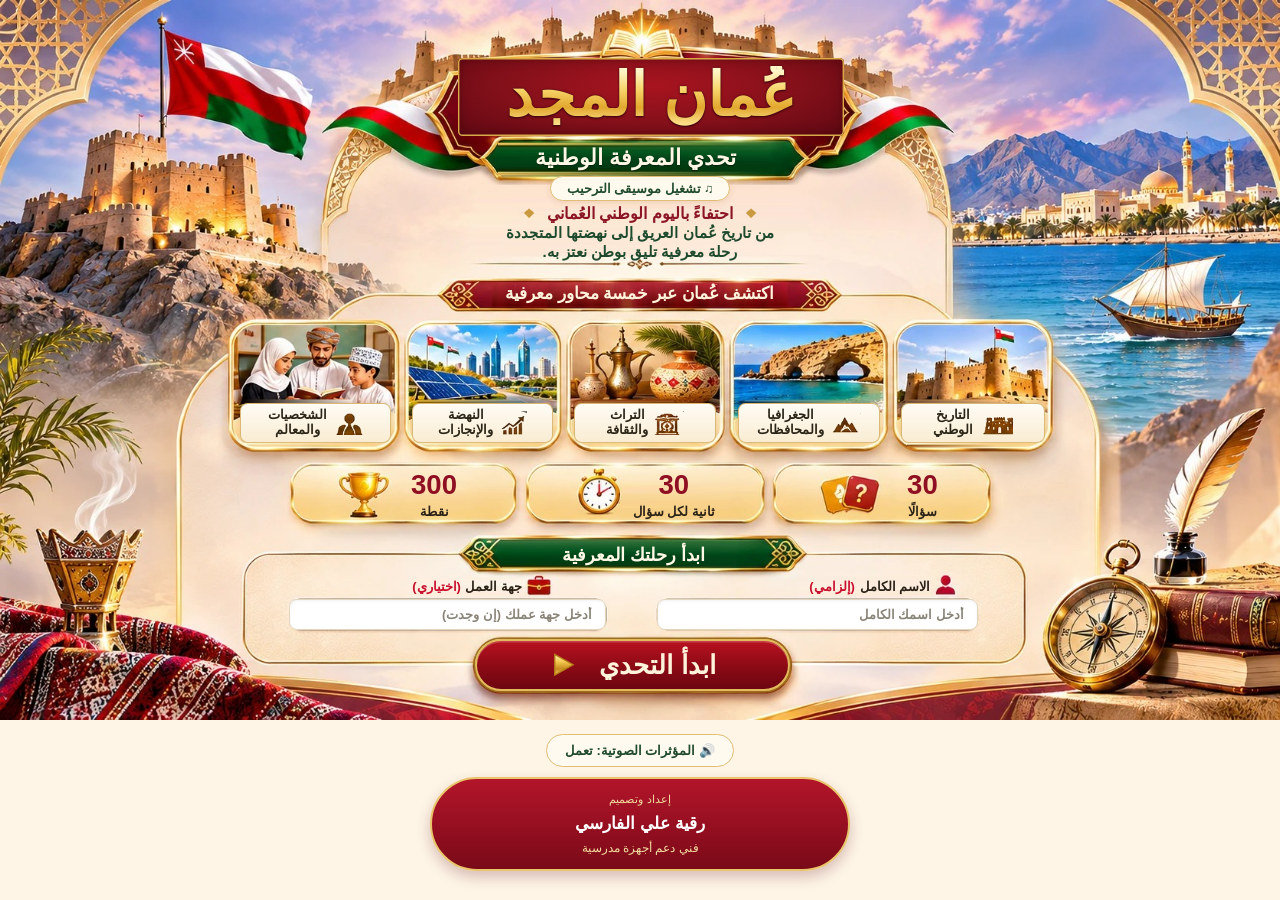
==== commit 44bddc0e: "تحسين بطاقات المحاور وزر الموسيقى" ====
--- a/static/index.html
+++ b/static/index.html
@@ -1,4 +1,4 @@
-<!doctype html><html lang="ar" dir="rtl"><head><meta charset="utf-8"><meta name="viewport" content="width=device-width,initial-scale=1"><meta name="theme-color" content="#d9c8f2"><title>عُمان المجد | تحدي المعرفة الوطنية</title><link rel="stylesheet" href="/static/style.css?v=4"><link rel="stylesheet" href="/static/oman-theme.css?v=12"></head><body>
+<!doctype html><html lang="ar" dir="rtl"><head><meta charset="utf-8"><meta name="viewport" content="width=device-width,initial-scale=1"><meta name="theme-color" content="#d9c8f2"><title>عُمان المجد | تحدي المعرفة الوطنية</title><link rel="stylesheet" href="/static/style.css?v=4"><link rel="stylesheet" href="/static/oman-theme.css?v=13"></head><body>
 <svg width="0" height="0" style="position:absolute" aria-hidden="true" focusable="false"><defs>
 <linearGradient id="omG" x1="0" y1="0" x2="0" y2="1"><stop offset="0" stop-color="#fff1b8"/><stop offset=".35" stop-color="#f3c94f"/><stop offset=".7" stop-color="#c88a1e"/><stop offset="1" stop-color="#f0c75a"/></linearGradient>
 <linearGradient id="omGh" x1="0" x2="1"><stop offset="0" stop-color="#b47a17"/><stop offset=".3" stop-color="#f7dc84"/><stop offset=".55" stop-color="#d49b2c"/><stop offset=".8" stop-color="#f7dc84"/><stop offset="1" stop-color="#a86f12"/></linearGradient>
@@ -27,11 +27,11 @@
 <p class="om-lead">من تاريخ عُمان العريق إلى نهضتها المتجددة<br>رحلة معرفية تليق بوطن نعتز به.</p>
 <h2 class="om-axes-title"><span>اكتشف عُمان عبر خمسة محاور معرفية</span></h2>
 <ul class="om-axes">
-<li class="om-card om-card--history"><span>التاريخ<br>الوطني</span></li>
-<li class="om-card om-card--geography"><span>الجغرافيا<br>والمحافظات</span></li>
-<li class="om-card om-card--heritage"><span>التراث<br>والثقافة</span></li>
-<li class="om-card om-card--development"><span>النهضة<br>والإنجازات</span></li>
-<li class="om-card om-card--figures"><span>الشخصيات<br>والمعالم</span></li>
+<li class="om-card om-card--history"><span class="om-card__strip"><img class="om-card__icon" src="/static/welcome/icon-history.png" alt="" width="50" height="42"><span class="om-card__name">التاريخ<br>الوطني</span></span></li>
+<li class="om-card om-card--geography"><span class="om-card__strip"><img class="om-card__icon" src="/static/welcome/icon-geography.png" alt="" width="50" height="42"><span class="om-card__name">الجغرافيا<br>والمحافظات</span></span></li>
+<li class="om-card om-card--heritage"><span class="om-card__strip"><img class="om-card__icon" src="/static/welcome/icon-heritage.png" alt="" width="50" height="42"><span class="om-card__name">التراث<br>والثقافة</span></span></li>
+<li class="om-card om-card--development"><span class="om-card__strip"><img class="om-card__icon" src="/static/welcome/icon-development.png" alt="" width="50" height="42"><span class="om-card__name">النهضة<br>والإنجازات</span></span></li>
+<li class="om-card om-card--figures"><span class="om-card__strip"><img class="om-card__icon" src="/static/welcome/icon-figures.png" alt="" width="50" height="42"><span class="om-card__name">الشخصيات<br>والمعالم</span></span></li>
 </ul>
 <div class="stats om-stats">
 <div class="om-stat om-stat--questions"><b>30</b><span>سؤالًا</span></div>
--- a/static/oman-theme.css
+++ b/static/oman-theme.css
@@ -31,8 +31,9 @@
 
 /* ---------- عنصر الحالة: مخفي بصريًا ويبقى لـ app.js ---------- */
 .om-stage .om-header{position:absolute;width:0;height:0;margin:0;padding:0;border:0;overflow:hidden}
-.om-stage .om-music{position:absolute;z-index:3;left:calc(var(--px)*452);top:calc(var(--px)*222);display:flex}
-#welcomeMusicToggle{display:inline-flex;align-items:center;margin:0;padding:0 calc(var(--px)*12);height:calc(var(--px)*30);border:1.5px solid var(--om-gold);border-radius:999px;background:rgba(255,251,240,.96);color:var(--om-green);font-size:calc(var(--px)*13);font-weight:800;box-shadow:0 calc(var(--px)*2) calc(var(--px)*8) rgba(150,100,30,.15)}
+.om-stage .om-music{position:absolute;z-index:3;left:0;right:0;top:calc(var(--px)*230);display:flex;justify-content:center;pointer-events:none}
+.om-stage .om-music>*{pointer-events:auto}
+#welcomeMusicToggle{display:inline-flex;align-items:center;gap:calc(var(--px)*6);margin:0;padding:0 calc(var(--px)*20);height:calc(var(--px)*32);border:1.5px solid var(--om-gold);border-radius:999px;background:rgba(255,251,240,.97);color:var(--om-green);font-size:calc(var(--px)*16.5);font-weight:800;box-shadow:0 calc(var(--px)*2) calc(var(--px)*8) rgba(150,100,30,.15)}
 #welcomeMusicToggle[aria-pressed="true"]{background:#0f6b35;color:#fff}
 #welcomeMusicHint{display:none!important}
 
@@ -63,9 +64,9 @@
   color:#f3c94f;background:linear-gradient(180deg,#fff6c8 8%,#f7d468 38%,#e2a72e 66%,#fbe08a 92%);-webkit-background-clip:text;background-clip:text;-webkit-text-fill-color:transparent;
   filter:drop-shadow(0 .3cqw 0 #4a050f) drop-shadow(0 0 .15cqw #3a040b)}
 .om-ribbon{position:absolute;left:20.55%;top:76.67%;width:57.53%;height:18.33%;margin:0;display:grid;place-items:center;color:#fff8e6;font-size:3.9cqw;font-weight:800;line-height:1;white-space:nowrap;text-shadow:0 .15cqw .25cqw rgba(0,0,0,.45)}
-.om-eyebrow{position:absolute;z-index:3;left:0;right:0;top:calc(var(--px)*242);margin:0;display:flex;align-items:center;justify-content:center;gap:calc(var(--px)*16);color:#8b1525;font-size:calc(var(--px)*23);font-weight:800;line-height:calc(var(--px)*30)}
+.om-eyebrow{position:absolute;z-index:3;left:0;right:0;top:calc(var(--px)*267);margin:0;display:flex;align-items:center;justify-content:center;gap:calc(var(--px)*16);color:#8b1525;font-size:calc(var(--px)*21);font-weight:800;line-height:calc(var(--px)*26)}
 .om-eyebrow i{font-style:normal;color:#c99a3d;font-size:calc(var(--px)*17)}
-.om-lead{position:absolute;z-index:3;left:0;right:0;top:calc(var(--px)*278);margin:0;text-align:center;color:#1d4a2c;font-size:calc(var(--px)*21.5);font-weight:700;line-height:calc(var(--px)*28)}
+.om-lead{position:absolute;z-index:3;left:0;right:0;top:calc(var(--px)*293);margin:0;text-align:center;color:#1d4a2c;font-size:calc(var(--px)*19.5);font-weight:700;line-height:calc(var(--px)*24)}
 .om-axes-title{position:absolute;z-index:3;left:calc(var(--px)*576);top:calc(var(--px)*365);width:calc(var(--px)*519);height:calc(var(--px)*40);margin:0;display:grid;place-items:center;color:#fff3dc;font-size:calc(var(--px)*22);font-weight:800;line-height:1;background-repeat:no-repeat;background-size:100% 100%}
 .om-axes{margin:0;padding:0;list-style:none}
 .om-card{position:absolute;z-index:3;top:calc(var(--px)*416);height:calc(var(--px)*176);margin:0;background-repeat:no-repeat;background-size:100% 100%}
@@ -74,7 +75,10 @@
 .om-card--heritage{left:calc(var(--px)*738);width:calc(var(--px)*209)}
 .om-card--development{left:calc(var(--px)*527);width:calc(var(--px)*207)}
 .om-card--figures{left:calc(var(--px)*302);width:calc(var(--px)*221)}
-.om-card span{position:absolute;left:9%;width:62%;top:60%;height:35%;display:grid;place-items:center;text-align:center;color:#2b2618;font-size:calc(var(--px)*18.5);font-weight:800;line-height:1.15}
+.om-card__strip{position:absolute;left:5.5%;right:5.5%;top:62.5%;bottom:7.5%;display:flex;align-items:center;justify-content:center;gap:calc(var(--px)*8);box-sizing:border-box;padding:0 calc(var(--px)*6);
+  background:linear-gradient(180deg,#fffcf5,#f9ecd2);border:1px solid rgba(201,154,61,.65);border-radius:calc(var(--px)*10);box-shadow:inset 0 1px 0 #fff,0 calc(var(--px)*-2) calc(var(--px)*6) rgba(120,80,20,.14)}
+.om-card__icon{flex:none;width:auto;height:calc(var(--px)*32)}
+.om-card__name{display:block;text-align:center;color:#2b2618;font-size:calc(var(--px)*17);font-weight:800;line-height:1.15;white-space:nowrap}
 .om-stage .om-stats{margin:0}
 .om-stage .om-stat{position:absolute;z-index:3;top:calc(var(--px)*605);height:calc(var(--px)*80);margin:0;padding:0;border:0;background:none no-repeat;background-size:100% 100%;box-shadow:none}
 .om-stage .om-stat--questions{left:calc(var(--px)*1008);width:calc(var(--px)*287);--c:68.6%}
@@ -196,7 +200,7 @@
   #welcome.panel{padding-top:150px;text-align:center}
   .om-crest6{position:relative;left:auto;top:auto;width:min(100%,520px);height:auto;aspect-ratio:730/240;margin:0 auto;background:url('/static/welcome/m-crest.jpg') center/100% 100% no-repeat;border-radius:10px}
   .om-stage .om-music{position:relative;left:auto;top:auto;z-index:3;justify-content:center;margin:12px 0 0}
-  #welcomeMusicToggle{height:32px;padding:0 14px;font-size:13px}
+  #welcomeMusicToggle{height:40px;padding:0 20px;font-size:15px}
   .om-eyebrow,.om-lead,.om-axes-title,.om-card,.om-stage .om-stat,.om-stage .om-form-heading,.om-label,.om-stage .om-field input,.om-stage .om-start{position:relative;left:auto;right:auto;top:auto;width:auto;height:auto}
   .om-eyebrow{margin:14px 0 4px;font-size:16px;gap:10px;line-height:1.5}
   .om-eyebrow i{font-size:13px}
@@ -210,7 +214,9 @@
   .om-card--heritage{background-image:url('/static/welcome/card-heritage.jpg')}
   .om-card--development{background-image:url('/static/welcome/card-development.jpg')}
   .om-card--figures{background-image:url('/static/welcome/card-figures.jpg')}
-  .om-card span{font-size:14.5px}
+  .om-card__name{font-size:14px}
+  .om-card__icon{height:28px}
+  .om-card__strip{gap:6px;padding:0 4px;border-radius:10px}
   .om-stage .om-stats{display:grid;grid-template-columns:1fr;gap:10px;margin:14px auto;max-width:400px}
   .om-stage .om-stat{aspect-ratio:3.6/1;border-radius:16px;overflow:hidden}
   .om-stage .om-stat--questions{background-image:url('/static/welcome/stat-questions.jpg')}
